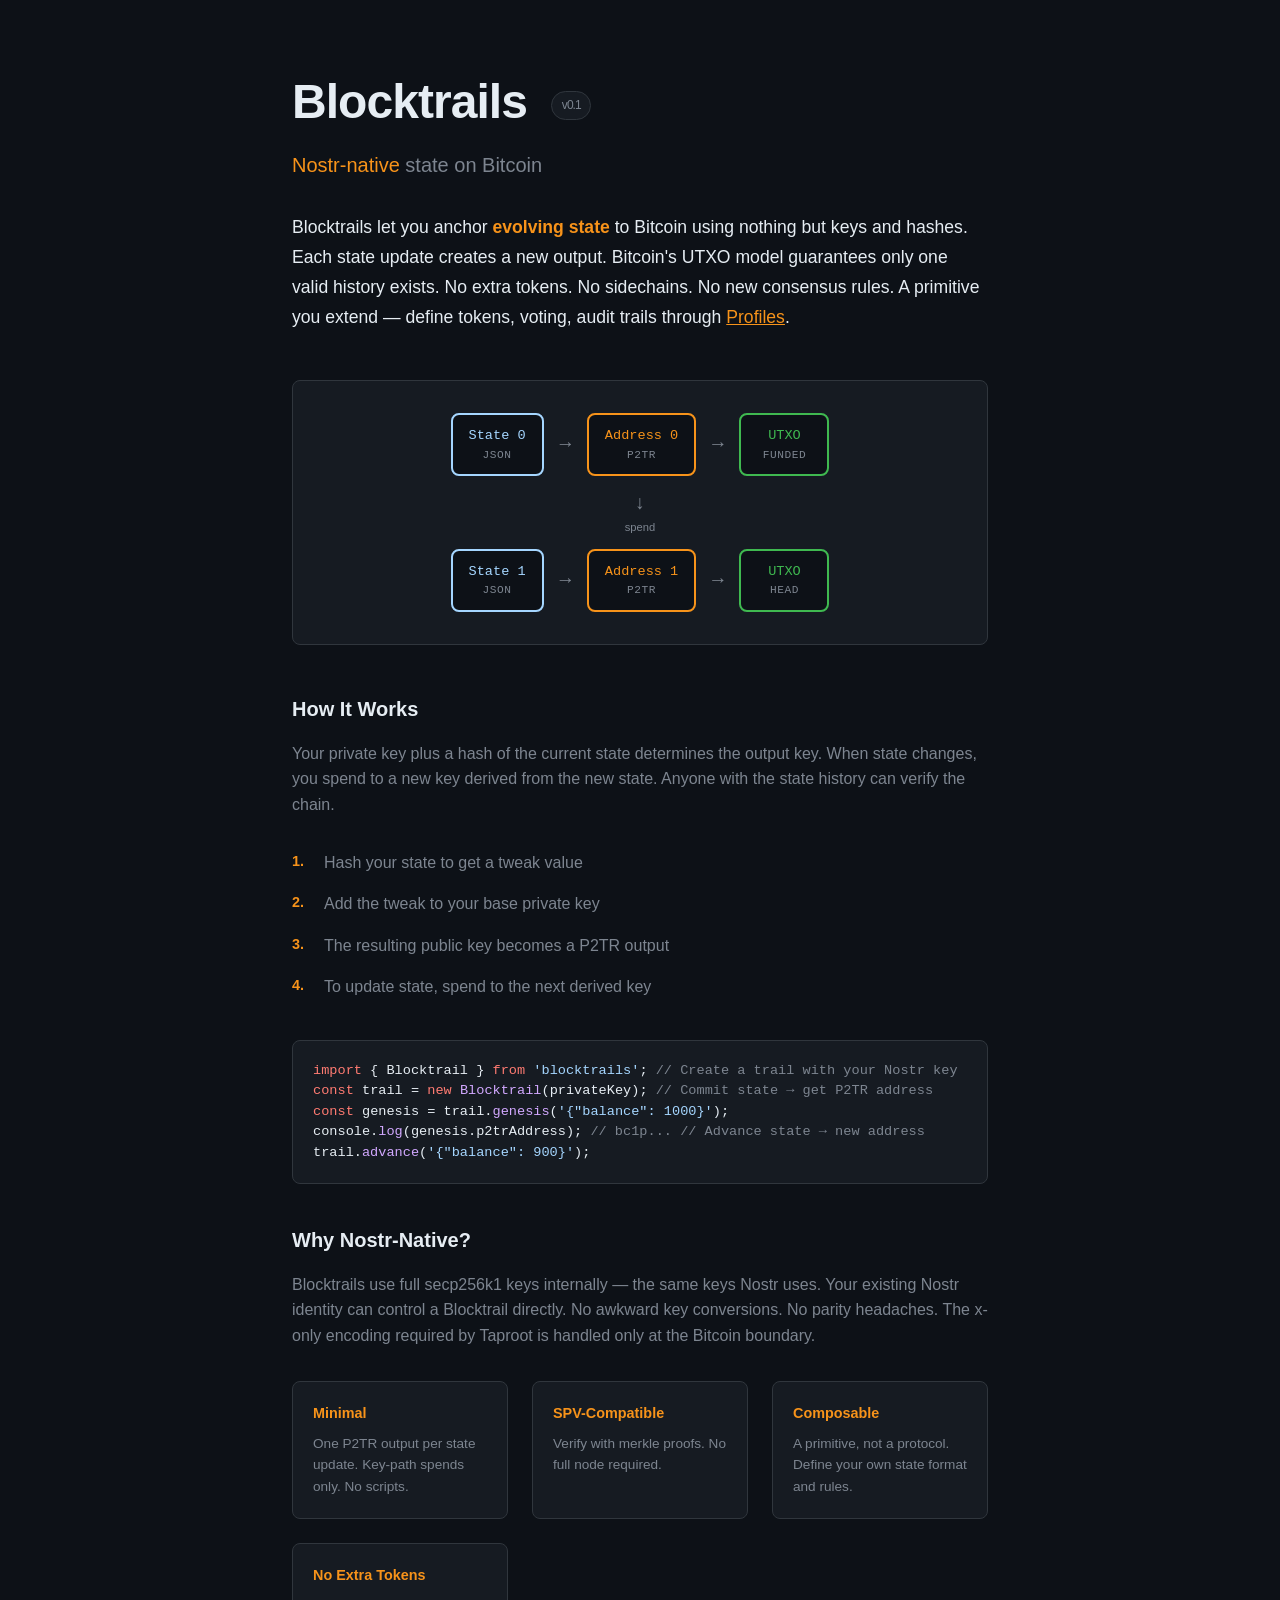
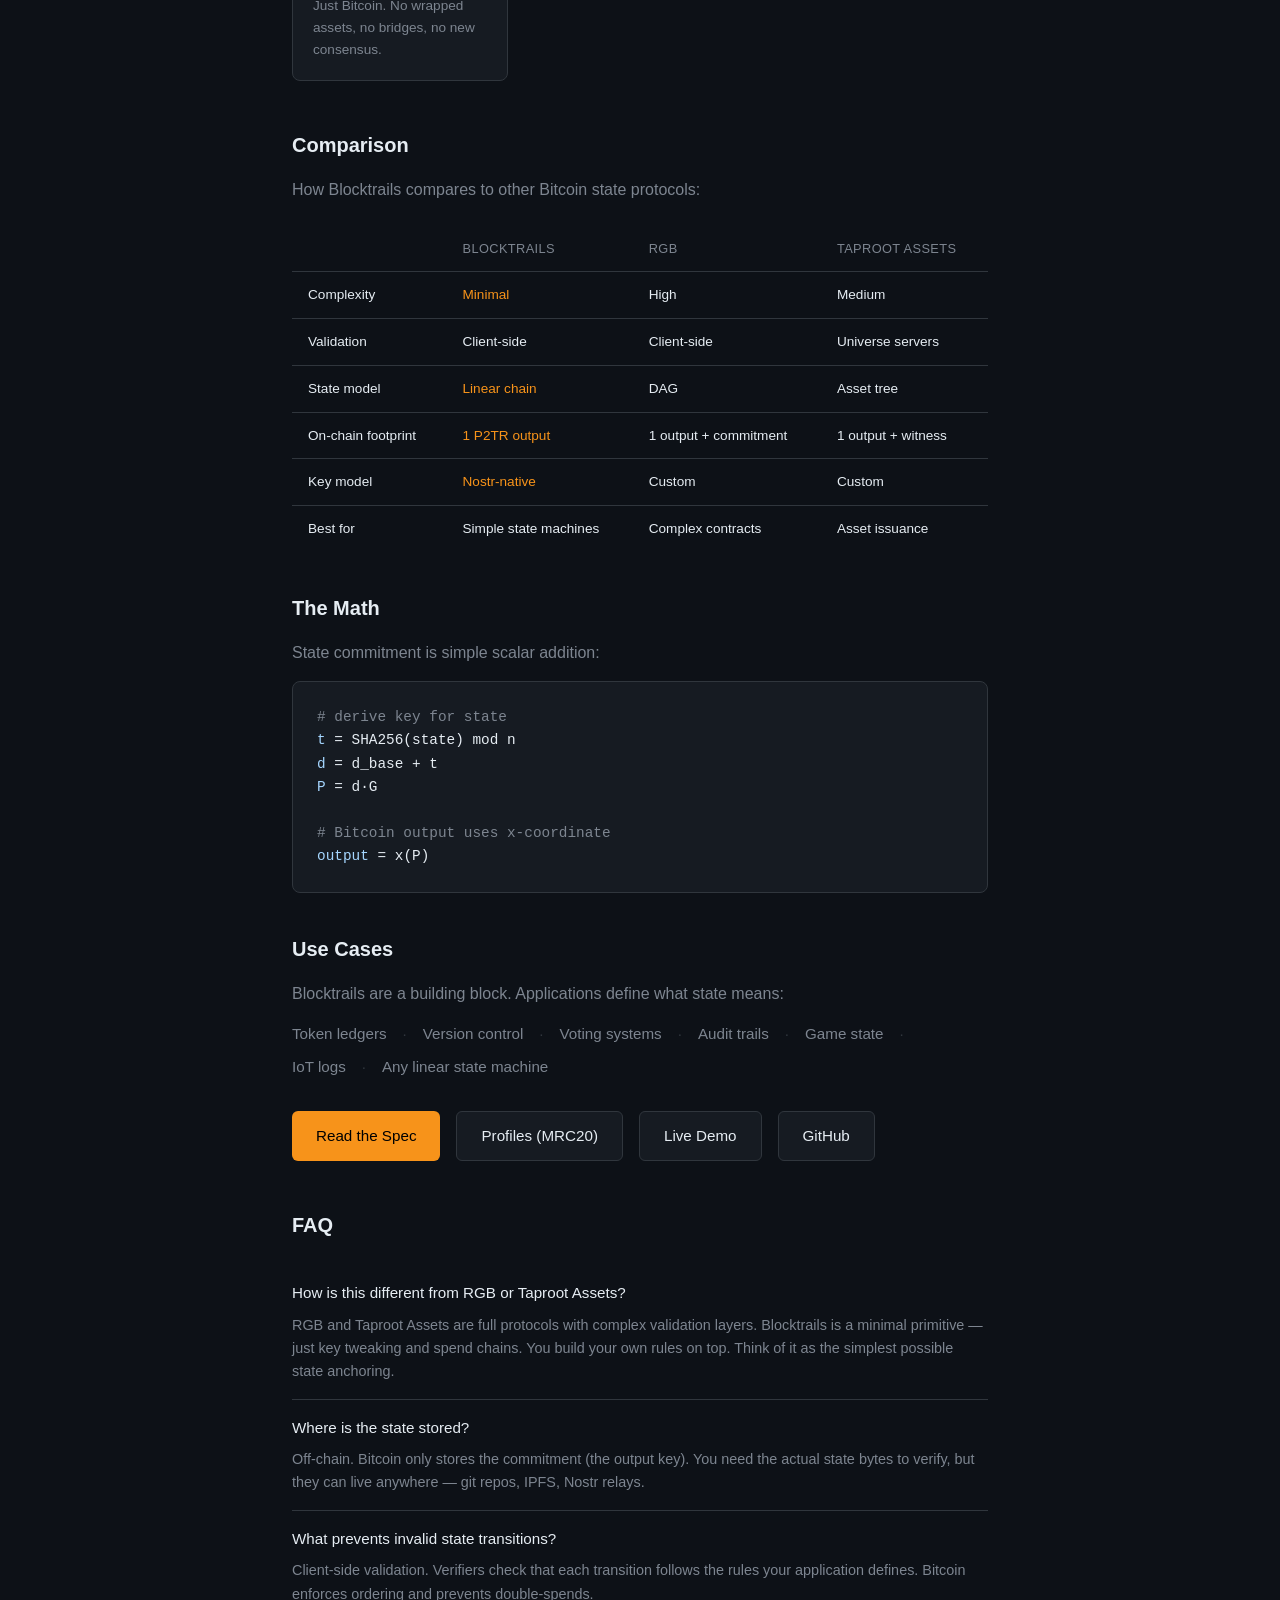
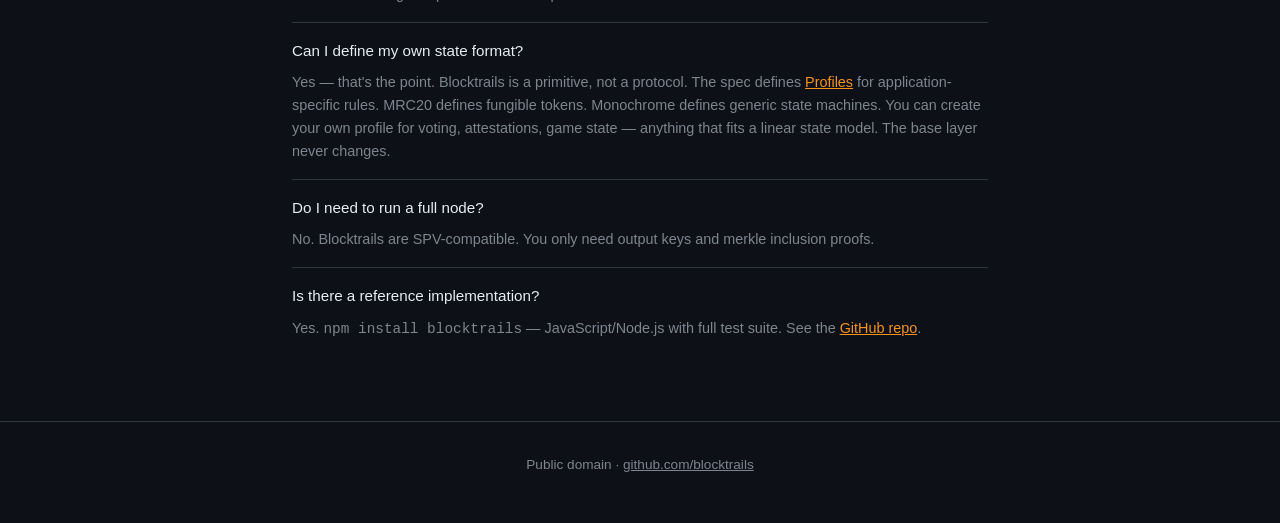
==== index.html @ e7ca2d4a "Add logo image and expand og:title - Add blocktrails.jpeg for social sharing - Expand og:title and t" ====
<!DOCTYPE html>
<html lang="en">
<head>
  <meta charset="UTF-8">
  <meta name="viewport" content="width=device-width, initial-scale=1.0">
  <title>Blocktrails</title>
  <meta name="description" content="Nostr-native output-key commitment chaining on Bitcoin">

  <!-- Open Graph -->
  <meta property="og:title" content="Blocktrails — Nostr-native state anchoring on Bitcoin">
  <meta property="og:description" content="Anchor evolving state to Bitcoin using nothing but keys and hashes. A minimal primitive for tokens, audit trails, and any linear state machine.">
  <meta property="og:type" content="website">
  <meta property="og:url" content="https://blocktrails.org">
  <meta property="og:image" content="https://blocktrails.org/blocktrails.jpeg">

  <!-- Twitter Card -->
  <meta name="twitter:card" content="summary_large_image">
  <meta name="twitter:title" content="Blocktrails — Nostr-native state anchoring on Bitcoin">
  <meta name="twitter:description" content="Nostr-native state anchoring on Bitcoin. A primitive you extend — define tokens, voting, attestations through Profiles.">
  <meta name="twitter:image" content="https://blocktrails.org/blocktrails.jpeg">

  <style>
    :root {
      --bg: #0d1117;
      --fg: #e6edf3;
      --muted: #7d8590;
      --accent: #f7931a;
      --code-bg: #161b22;
      --border: #30363d;
    }
    * { box-sizing: border-box; margin: 0; padding: 0; }
    html, body {
      overflow-x: hidden;
    }
    body {
      font-family: -apple-system, BlinkMacSystemFont, 'Segoe UI', Helvetica, Arial, sans-serif;
      background: var(--bg);
      color: var(--fg);
      line-height: 1.6;
      min-height: 100vh;
      display: flex;
      flex-direction: column;
    }
    main {
      max-width: 760px;
      margin: 0 auto;
      padding: 4rem 2rem;
      flex: 1;
      width: 100%;
    }
    h1 {
      font-size: 3rem;
      font-weight: 600;
      margin-bottom: 0.5rem;
      letter-spacing: -0.02em;
    }
    .tagline {
      font-size: 1.25rem;
      color: var(--muted);
      margin-bottom: 2rem;
    }
    .tagline span {
      color: var(--accent);
    }
    .intro {
      font-size: 1.1rem;
      color: var(--fg);
      margin-bottom: 3rem;
      line-height: 1.7;
    }
    .intro strong {
      color: var(--accent);
    }
    .diagram {
      background: var(--code-bg);
      border: 1px solid var(--border);
      border-radius: 8px;
      padding: 1.5rem;
      font-family: 'SF Mono', Monaco, 'Cascadia Code', monospace;
      font-size: 0.95rem;
      margin-bottom: 3rem;
      overflow-x: auto;
      color: var(--muted);
    }
    .diagram .state { color: #a5d6ff; }
    .diagram .key { color: #f7931a; }
    .diagram .arrow { color: #7d8590; }
    h2 {
      font-size: 1.25rem;
      font-weight: 600;
      margin-bottom: 1rem;
      margin-top: 2.5rem;
      color: var(--fg);
    }
    h2:first-of-type {
      margin-top: 0;
    }
    p {
      color: var(--muted);
      margin-bottom: 1rem;
    }
    p.spaced {
      margin-bottom: 2rem;
    }
    .features {
      display: grid;
      grid-template-columns: repeat(auto-fit, minmax(200px, 1fr));
      gap: 1.5rem;
      margin-bottom: 3rem;
      margin-top: 1.5rem;
    }
    .feature {
      background: var(--code-bg);
      border: 1px solid var(--border);
      border-radius: 8px;
      padding: 1.25rem;
    }
    .feature h3 {
      font-size: 0.9rem;
      font-weight: 600;
      margin-bottom: 0.5rem;
      color: var(--accent);
    }
    .feature p {
      font-size: 0.85rem;
      color: var(--muted);
      margin-bottom: 0;
    }
    .cta {
      display: flex;
      gap: 1rem;
      flex-wrap: wrap;
      margin-bottom: 3rem;
      margin-top: 2rem;
    }
    .cta a {
      display: inline-flex;
      align-items: center;
      gap: 0.5rem;
      padding: 0.75rem 1.5rem;
      border-radius: 6px;
      font-weight: 500;
      text-decoration: none;
      font-size: 0.95rem;
      transition: opacity 0.15s;
    }
    .cta a:hover { opacity: 0.85; }
    .cta .primary {
      background: var(--accent);
      color: #000;
    }
    .cta .secondary {
      background: var(--code-bg);
      border: 1px solid var(--border);
      color: var(--fg);
    }
    .equation {
      background: var(--code-bg);
      border: 1px solid var(--border);
      border-radius: 8px;
      padding: 1.5rem;
      font-family: 'SF Mono', Monaco, monospace;
      font-size: 0.9rem;
      margin-bottom: 1.5rem;
      margin-top: 1rem;
    }
    .equation .comment { color: var(--muted); }
    .equation .var { color: #a5d6ff; }
    .equation .op { color: var(--fg); }
    .how-list {
      list-style: none;
      margin: 1.5rem 0 2rem 0;
    }
    .how-list li {
      color: var(--muted);
      padding: 0.5rem 0;
      padding-left: 2rem;
      position: relative;
    }
    .how-list li::before {
      content: attr(data-step);
      position: absolute;
      left: 0;
      color: var(--accent);
      font-weight: 600;
      font-size: 0.9rem;
    }
    .usecases {
      display: flex;
      flex-wrap: wrap;
      gap: 0.5rem 1rem;
      margin: 1rem 0 2rem 0;
    }
    .usecases span {
      color: var(--muted);
      font-size: 0.95rem;
    }
    .usecases span::after {
      content: "·";
      margin-left: 1rem;
      color: var(--border);
    }
    .usecases span:last-child::after {
      content: "";
    }
    .faq {
      margin-top: 1.5rem;
    }
    .faq-item {
      border-bottom: 1px solid var(--border);
      padding: 1rem 0;
    }
    .faq-item:last-child {
      border-bottom: none;
    }
    .faq-item h3 {
      font-size: 0.95rem;
      font-weight: 500;
      color: var(--fg);
      margin-bottom: 0.5rem;
    }
    .faq-item p {
      font-size: 0.9rem;
      margin-bottom: 0;
    }
    .version-badge {
      display: inline-block;
      background: var(--code-bg);
      border: 1px solid var(--border);
      color: var(--muted);
      font-size: 0.75rem;
      padding: 0.25rem 0.6rem;
      border-radius: 999px;
      margin-left: 0.75rem;
      vertical-align: middle;
      font-weight: 500;
    }
    .code-block {
      background: var(--code-bg);
      border: 1px solid var(--border);
      border-radius: 8px;
      padding: 1.25rem;
      font-family: 'SF Mono', Monaco, 'Cascadia Code', monospace;
      font-size: 0.85rem;
      margin: 1.5rem 0 2rem 0;
      overflow-x: auto;
      line-height: 1.5;
    }
    .code-block .kw { color: #ff7b72; }
    .code-block .fn { color: #d2a8ff; }
    .code-block .str { color: #a5d6ff; }
    .code-block .cmt { color: var(--muted); }
    .code-block .var { color: var(--fg); }
    .visual-diagram {
      background: var(--code-bg);
      border: 1px solid var(--border);
      border-radius: 8px;
      padding: 2rem 1.5rem;
      margin-bottom: 3rem;
      overflow-x: auto;
    }
    .diagram-row {
      display: flex;
      align-items: center;
      justify-content: center;
      gap: 0.5rem;
      flex-wrap: wrap;
      margin-bottom: 0.75rem;
    }
    .diagram-row:last-child { margin-bottom: 0; }
    .d-box {
      background: var(--bg);
      border: 2px solid var(--border);
      border-radius: 8px;
      padding: 0.6rem 1rem;
      font-family: monospace;
      font-size: 0.85rem;
      text-align: center;
      min-width: 90px;
    }
    .d-box.state { border-color: #a5d6ff; color: #a5d6ff; }
    .d-box.key { border-color: var(--accent); color: var(--accent); }
    .d-box.utxo { border-color: #3fb950; color: #3fb950; }
    .d-arrow {
      color: var(--muted);
      font-size: 1.2rem;
      padding: 0 0.25rem;
    }
    .d-label {
      font-size: 0.7rem;
      color: var(--muted);
      text-transform: uppercase;
      letter-spacing: 0.05em;
    }
    .comparison {
      margin: 1.5rem 0 2rem 0;
    }
    .comparison table {
      width: 100%;
      border-collapse: collapse;
      font-size: 0.85rem;
    }
    .comparison th, .comparison td {
      padding: 0.75rem 1rem;
      text-align: left;
      border-bottom: 1px solid var(--border);
    }
    .comparison th {
      color: var(--muted);
      font-weight: 500;
      font-size: 0.8rem;
      text-transform: uppercase;
      letter-spacing: 0.03em;
    }
    .comparison td { color: var(--fg); }
    .comparison tr:last-child td { border-bottom: none; }
    .comparison .highlight { color: var(--accent); font-weight: 500; }
    footer {
      text-align: center;
      padding: 2rem;
      color: var(--muted);
      font-size: 0.85rem;
      border-top: 1px solid var(--border);
    }
    footer a { color: var(--muted); }

    /* Mobile responsive */
    @media (max-width: 600px) {
      main {
        padding: 2rem 1rem;
      }
      h1 {
        font-size: 2rem;
      }
      .version-badge {
        display: block;
        margin: 0.5rem 0 0 0;
        width: fit-content;
      }
      .tagline {
        font-size: 1.1rem;
      }
      .intro {
        font-size: 1rem;
      }
      .visual-diagram {
        padding: 1.25rem 1rem;
      }
      .diagram-row {
        gap: 0.35rem;
        flex-wrap: nowrap;
        justify-content: flex-start;
      }
      .diagram-row:nth-child(2) {
        justify-content: center;
      }
      .visual-diagram {
        overflow-x: auto;
        padding: 1.25rem 1rem;
      }
      .d-box {
        min-width: 65px;
        padding: 0.4rem 0.5rem;
        font-size: 0.7rem;
        flex-shrink: 0;
      }
      .d-arrow {
        font-size: 1rem;
        padding: 0 0.15rem;
      }
      .d-label {
        font-size: 0.6rem;
      }
      .code-block {
        padding: 1rem;
        font-size: 0.75rem;
      }
      .features {
        grid-template-columns: 1fr;
        gap: 1rem;
      }
      .comparison {
        overflow-x: auto;
        margin: 1.5rem 0 2rem 0;
      }
      .comparison table {
        font-size: 0.75rem;
        min-width: 420px;
      }
      .comparison th, .comparison td {
        padding: 0.6rem 0.5rem;
      }
      .cta {
        flex-direction: column;
      }
      .cta a {
        justify-content: center;
        width: 100%;
      }
      .equation {
        font-size: 0.8rem;
        padding: 1rem;
      }
      .how-list li {
        font-size: 0.9rem;
      }
      .faq-item h3 {
        font-size: 0.9rem;
      }
      .faq-item p {
        font-size: 0.85rem;
      }
    }
  </style>
</head>
<body>
  <main>
    <h1>Blocktrails <span class="version-badge">v0.1</span></h1>
    <p class="tagline"><span>Nostr-native</span> state on Bitcoin</p>

    <p class="intro">
      Blocktrails let you anchor <strong>evolving state</strong> to Bitcoin using nothing but keys and hashes.
      Each state update creates a new output. Bitcoin's UTXO model guarantees only one valid history exists.
      No extra tokens. No sidechains. No new consensus rules.
      A primitive you extend — define tokens, voting, audit trails through <a href="https://blocktrails.org/spec/profiles.html" style="color: var(--accent);">Profiles</a>.
    </p>

    <div class="visual-diagram">
      <div class="diagram-row">
        <div class="d-box state">State 0<div class="d-label">JSON</div></div>
        <span class="d-arrow">→</span>
        <div class="d-box key">Address 0<div class="d-label">P2TR</div></div>
        <span class="d-arrow">→</span>
        <div class="d-box utxo">UTXO<div class="d-label">funded</div></div>
      </div>
      <div class="diagram-row" style="flex-direction: column; gap: 0;">
        <span class="d-arrow">↓</span>
        <span style="color: var(--muted); font-size: 0.7rem;">spend</span>
      </div>
      <div class="diagram-row">
        <div class="d-box state">State 1<div class="d-label">JSON</div></div>
        <span class="d-arrow">→</span>
        <div class="d-box key">Address 1<div class="d-label">P2TR</div></div>
        <span class="d-arrow">→</span>
        <div class="d-box utxo">UTXO<div class="d-label">head</div></div>
      </div>
    </div>

    <h2>How It Works</h2>
    <p>
      Your private key plus a hash of the current state determines the output key.
      When state changes, you spend to a new key derived from the new state.
      Anyone with the state history can verify the chain.
    </p>
    <ol class="how-list">
      <li data-step="1.">Hash your state to get a tweak value</li>
      <li data-step="2.">Add the tweak to your base private key</li>
      <li data-step="3.">The resulting public key becomes a P2TR output</li>
      <li data-step="4.">To update state, spend to the next derived key</li>
    </ol>

    <div class="code-block">
<span class="kw">import</span> { <span class="var">Blocktrail</span> } <span class="kw">from</span> <span class="str">'blocktrails'</span>;

<span class="cmt">// Create a trail with your Nostr key</span>
<span class="kw">const</span> <span class="var">trail</span> = <span class="kw">new</span> <span class="fn">Blocktrail</span>(privateKey);

<span class="cmt">// Commit state → get P2TR address</span>
<span class="kw">const</span> <span class="var">genesis</span> = trail.<span class="fn">genesis</span>(<span class="str">'{"balance": 1000}'</span>);
console.<span class="fn">log</span>(genesis.p2trAddress); <span class="cmt">// bc1p...</span>

<span class="cmt">// Advance state → new address</span>
trail.<span class="fn">advance</span>(<span class="str">'{"balance": 900}'</span>);
    </div>

    <h2>Why Nostr-Native?</h2>
    <p class="spaced">
      Blocktrails use full secp256k1 keys internally — the same keys Nostr uses.
      Your existing Nostr identity can control a Blocktrail directly.
      No awkward key conversions. No parity headaches.
      The x-only encoding required by Taproot is handled only at the Bitcoin boundary.
    </p>

    <div class="features">
      <div class="feature">
        <h3>Minimal</h3>
        <p>One P2TR output per state update. Key-path spends only. No scripts.</p>
      </div>
      <div class="feature">
        <h3>SPV-Compatible</h3>
        <p>Verify with merkle proofs. No full node required.</p>
      </div>
      <div class="feature">
        <h3>Composable</h3>
        <p>A primitive, not a protocol. Define your own state format and rules.</p>
      </div>
      <div class="feature">
        <h3>No Extra Tokens</h3>
        <p>Just Bitcoin. No wrapped assets, no bridges, no new consensus.</p>
      </div>
    </div>

    <h2>Comparison</h2>
    <p>How Blocktrails compares to other Bitcoin state protocols:</p>
    <div class="comparison">
      <table>
        <tr>
          <th></th>
          <th>Blocktrails</th>
          <th>RGB</th>
          <th>Taproot Assets</th>
        </tr>
        <tr>
          <td>Complexity</td>
          <td class="highlight">Minimal</td>
          <td>High</td>
          <td>Medium</td>
        </tr>
        <tr>
          <td>Validation</td>
          <td>Client-side</td>
          <td>Client-side</td>
          <td>Universe servers</td>
        </tr>
        <tr>
          <td>State model</td>
          <td class="highlight">Linear chain</td>
          <td>DAG</td>
          <td>Asset tree</td>
        </tr>
        <tr>
          <td>On-chain footprint</td>
          <td class="highlight">1 P2TR output</td>
          <td>1 output + commitment</td>
          <td>1 output + witness</td>
        </tr>
        <tr>
          <td>Key model</td>
          <td class="highlight">Nostr-native</td>
          <td>Custom</td>
          <td>Custom</td>
        </tr>
        <tr>
          <td>Best for</td>
          <td>Simple state machines</td>
          <td>Complex contracts</td>
          <td>Asset issuance</td>
        </tr>
      </table>
    </div>

    <h2>The Math</h2>
    <p>State commitment is simple scalar addition:</p>
    <div class="equation">
      <span class="comment"># derive key for state</span><br>
      <span class="var">t</span> <span class="op">= SHA256(state) mod n</span><br>
      <span class="var">d</span> <span class="op">= d_base + t</span><br>
      <span class="var">P</span> <span class="op">= d·G</span><br><br>
      <span class="comment"># Bitcoin output uses x-coordinate</span><br>
      <span class="var">output</span> <span class="op">= x(P)</span>
    </div>

    <h2>Use Cases</h2>
    <p>Blocktrails are a building block. Applications define what state means:</p>
    <div class="usecases">
      <span>Token ledgers</span>
      <span>Version control</span>
      <span>Voting systems</span>
      <span>Audit trails</span>
      <span>Game state</span>
      <span>IoT logs</span>
      <span>Any linear state machine</span>
    </div>

    <div class="cta">
      <a href="https://blocktrails.org/spec/" class="primary">Read the Spec</a>
      <a href="https://blocktrails.org/spec/profiles.html" class="secondary">Profiles (MRC20)</a>
      <a href="https://blocktrails.org/demo/" class="secondary">Live Demo</a>
      <a href="https://github.com/blocktrails" class="secondary">GitHub</a>
    </div>

    <h2>FAQ</h2>
    <div class="faq">
      <div class="faq-item">
        <h3>How is this different from RGB or Taproot Assets?</h3>
        <p>RGB and Taproot Assets are full protocols with complex validation layers. Blocktrails is a minimal primitive — just key tweaking and spend chains. You build your own rules on top. Think of it as the simplest possible state anchoring.</p>
      </div>
      <div class="faq-item">
        <h3>Where is the state stored?</h3>
        <p>Off-chain. Bitcoin only stores the commitment (the output key). You need the actual state bytes to verify, but they can live anywhere — git repos, IPFS, Nostr relays.</p>
      </div>
      <div class="faq-item">
        <h3>What prevents invalid state transitions?</h3>
        <p>Client-side validation. Verifiers check that each transition follows the rules your application defines. Bitcoin enforces ordering and prevents double-spends.</p>
      </div>
      <div class="faq-item">
        <h3>Can I define my own state format?</h3>
        <p>Yes — that's the point. Blocktrails is a primitive, not a protocol. The spec defines <a href="https://blocktrails.org/spec/profiles.html" style="color: var(--accent);">Profiles</a> for application-specific rules. MRC20 defines fungible tokens. Monochrome defines generic state machines. You can create your own profile for voting, attestations, game state — anything that fits a linear state model. The base layer never changes.</p>
      </div>
      <div class="faq-item">
        <h3>Do I need to run a full node?</h3>
        <p>No. Blocktrails are SPV-compatible. You only need output keys and merkle inclusion proofs.</p>
      </div>
      <div class="faq-item">
        <h3>Is there a reference implementation?</h3>
        <p>Yes. <code>npm install blocktrails</code> — JavaScript/Node.js with full test suite. See the <a href="https://github.com/blocktrails/blocktrails" style="color: var(--accent);">GitHub repo</a>.</p>
      </div>
    </div>

  </main>

  <footer>
    <p>Public domain · <a href="https://github.com/blocktrails">github.com/blocktrails</a></p>
  </footer>
</body>
</html>
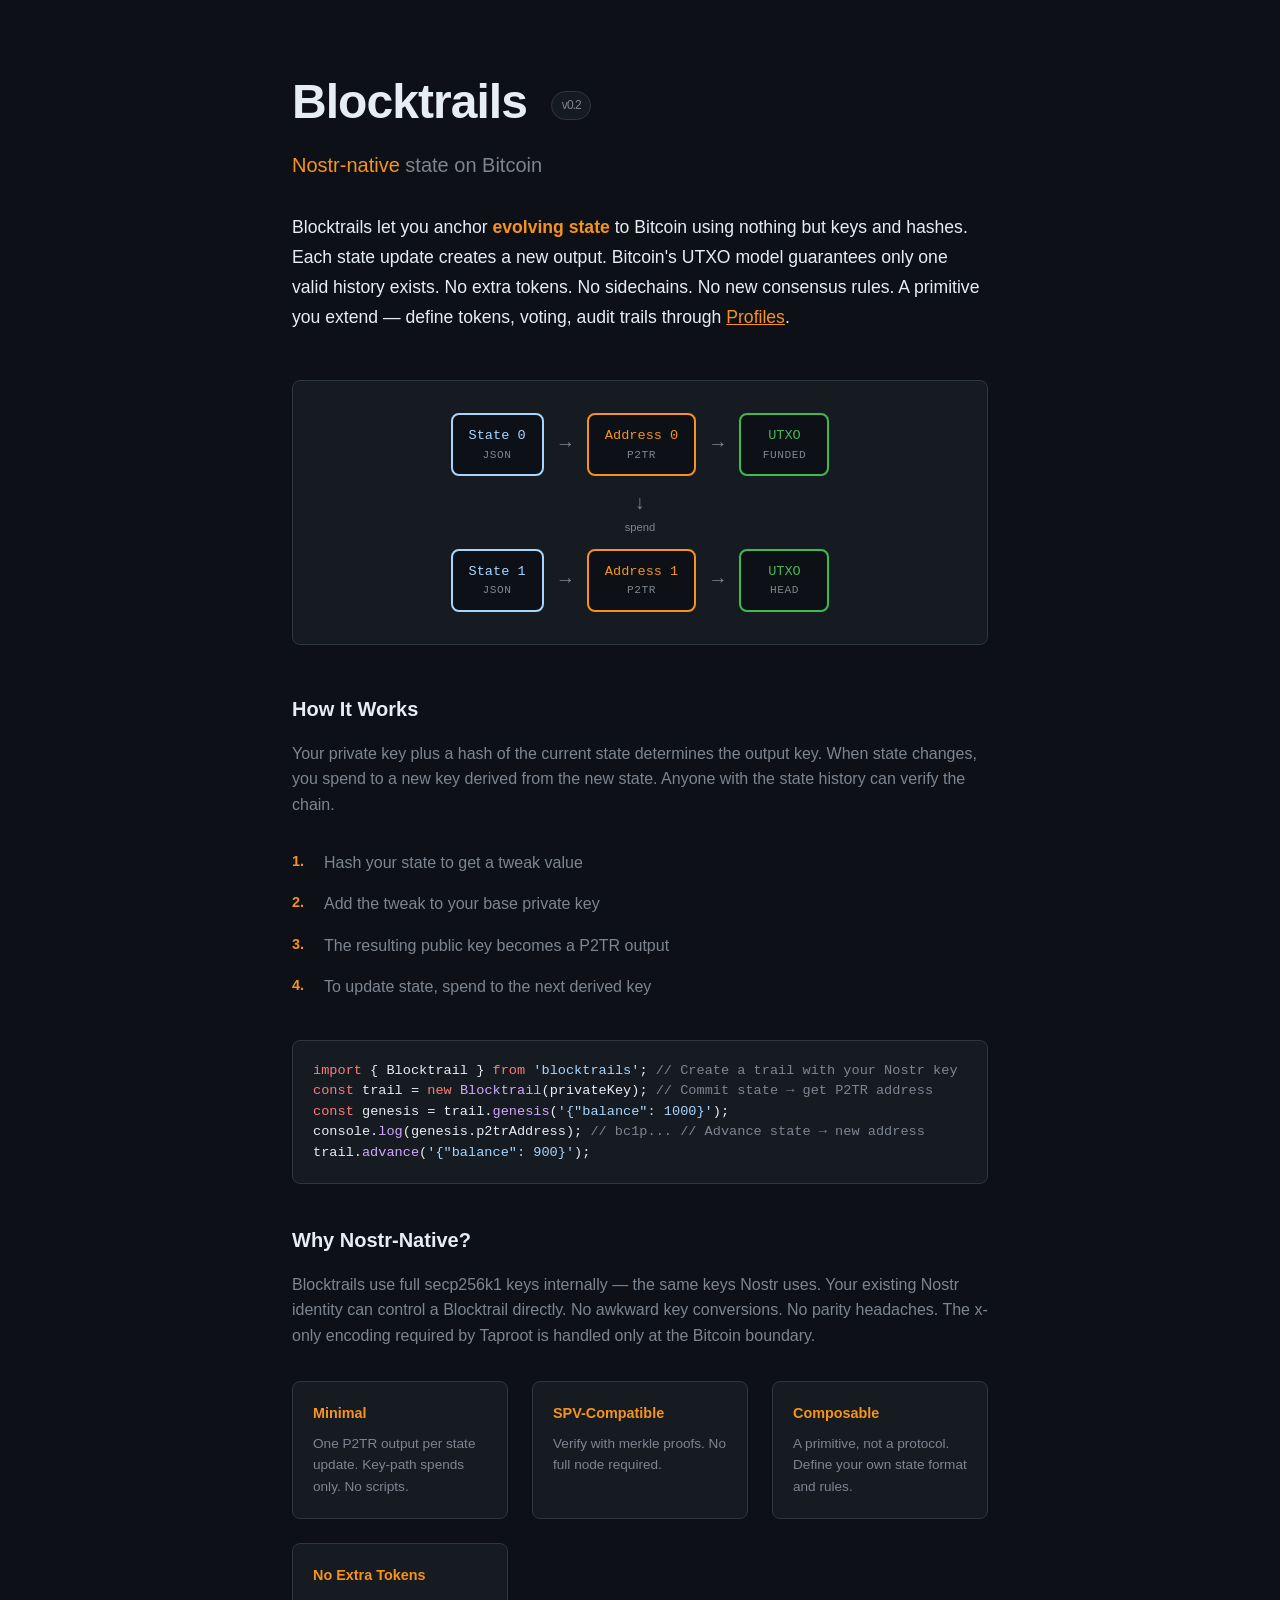
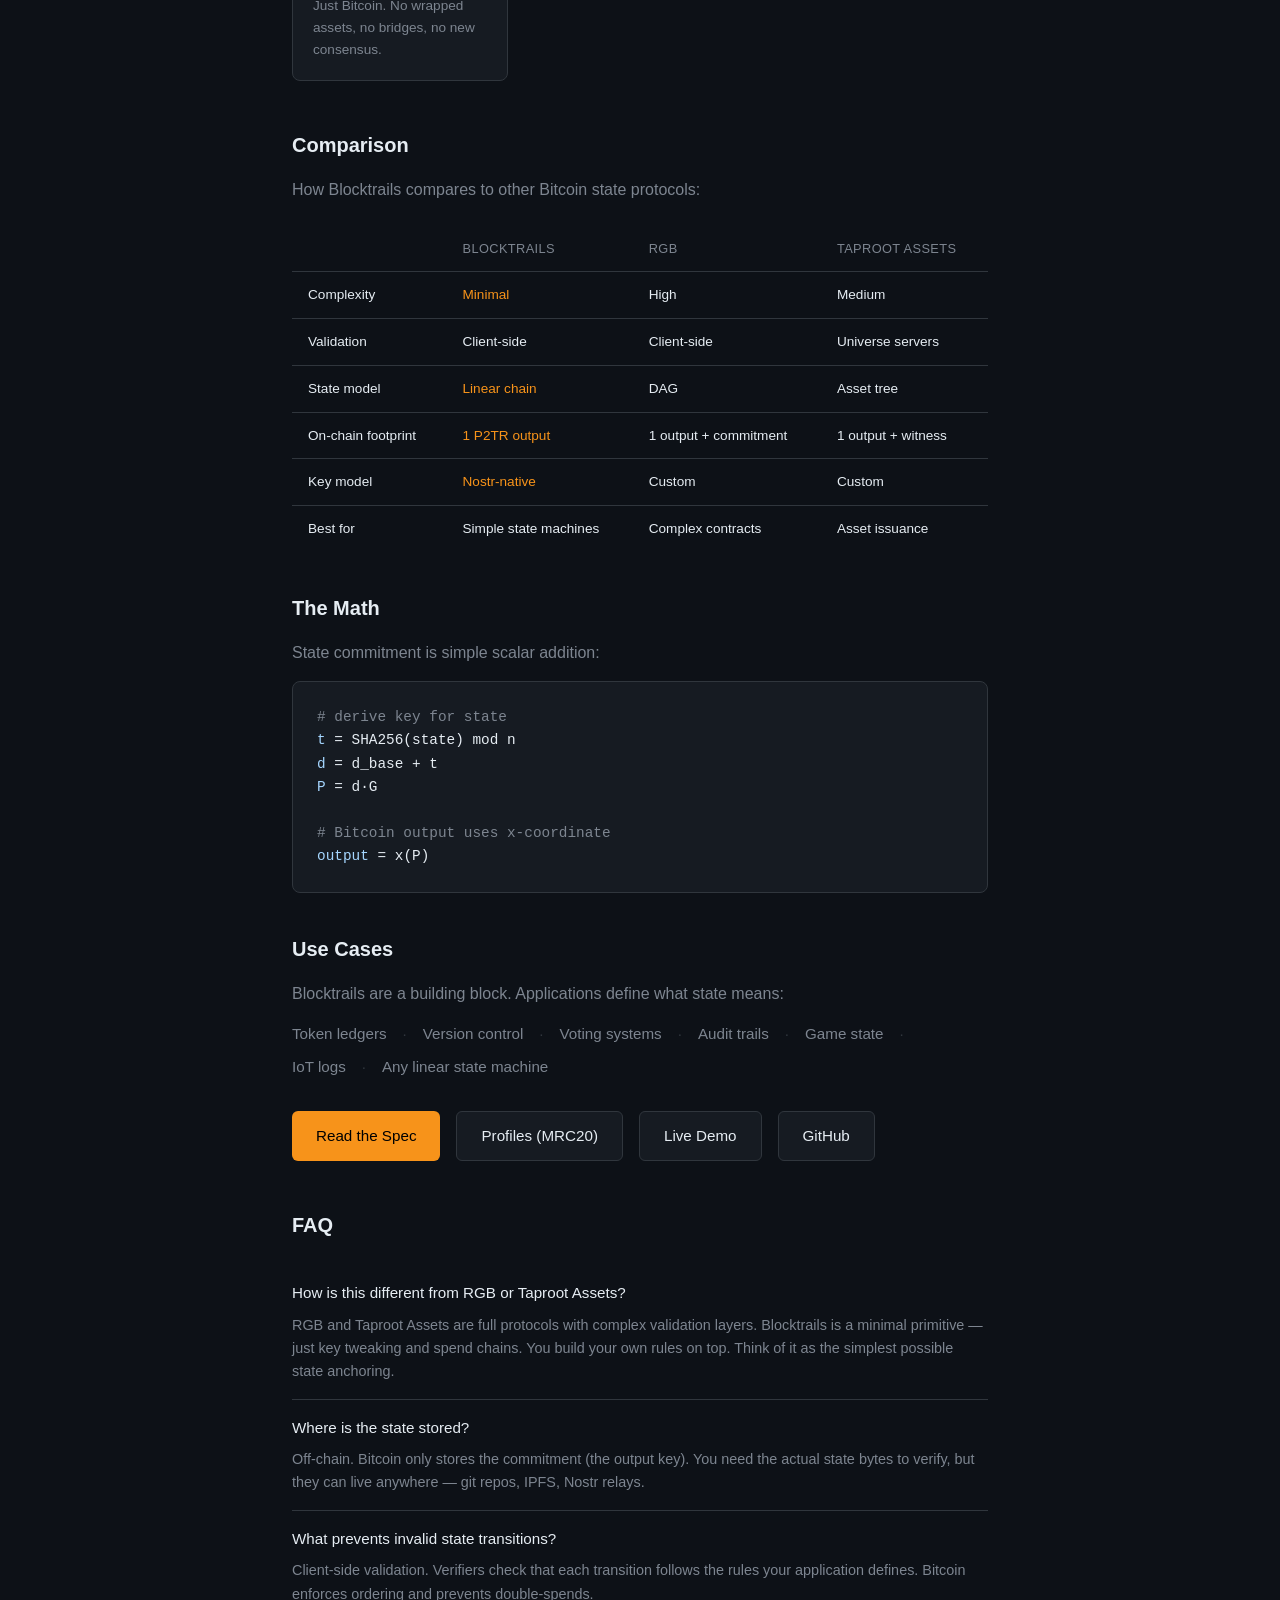
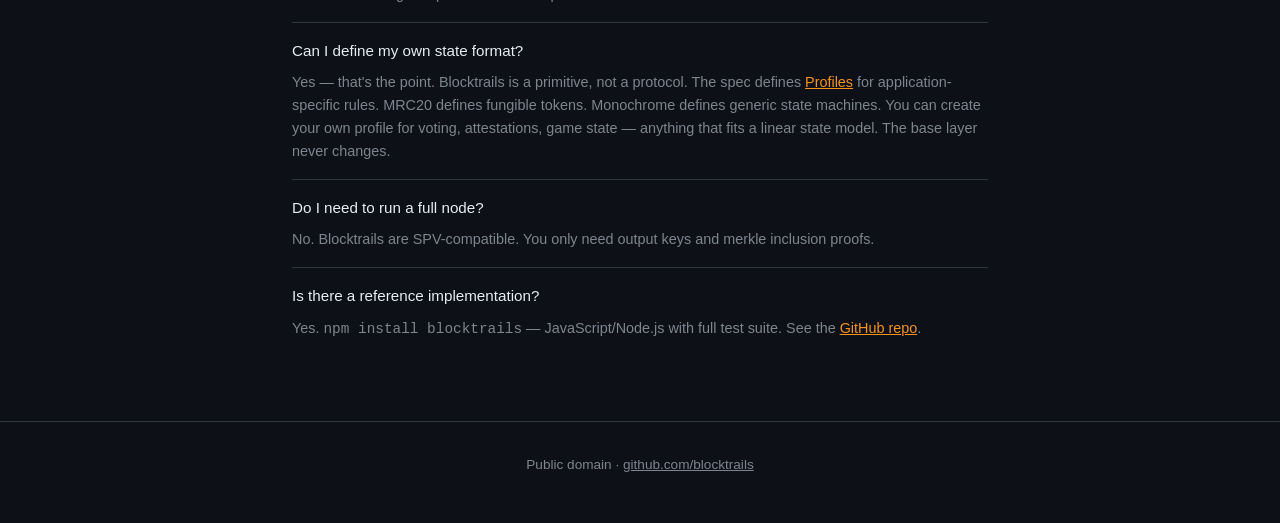
==== commit d34d9634: "Update version badge to v0.2" ====
--- a/index.html
+++ b/index.html
@@ -415,7 +415,7 @@
 </head>
 <body>
   <main>
-    <h1>Blocktrails <span class="version-badge">v0.1</span></h1>
+    <h1>Blocktrails <span class="version-badge">v0.2</span></h1>
     <p class="tagline"><span>Nostr-native</span> state on Bitcoin</p>
 
     <p class="intro">
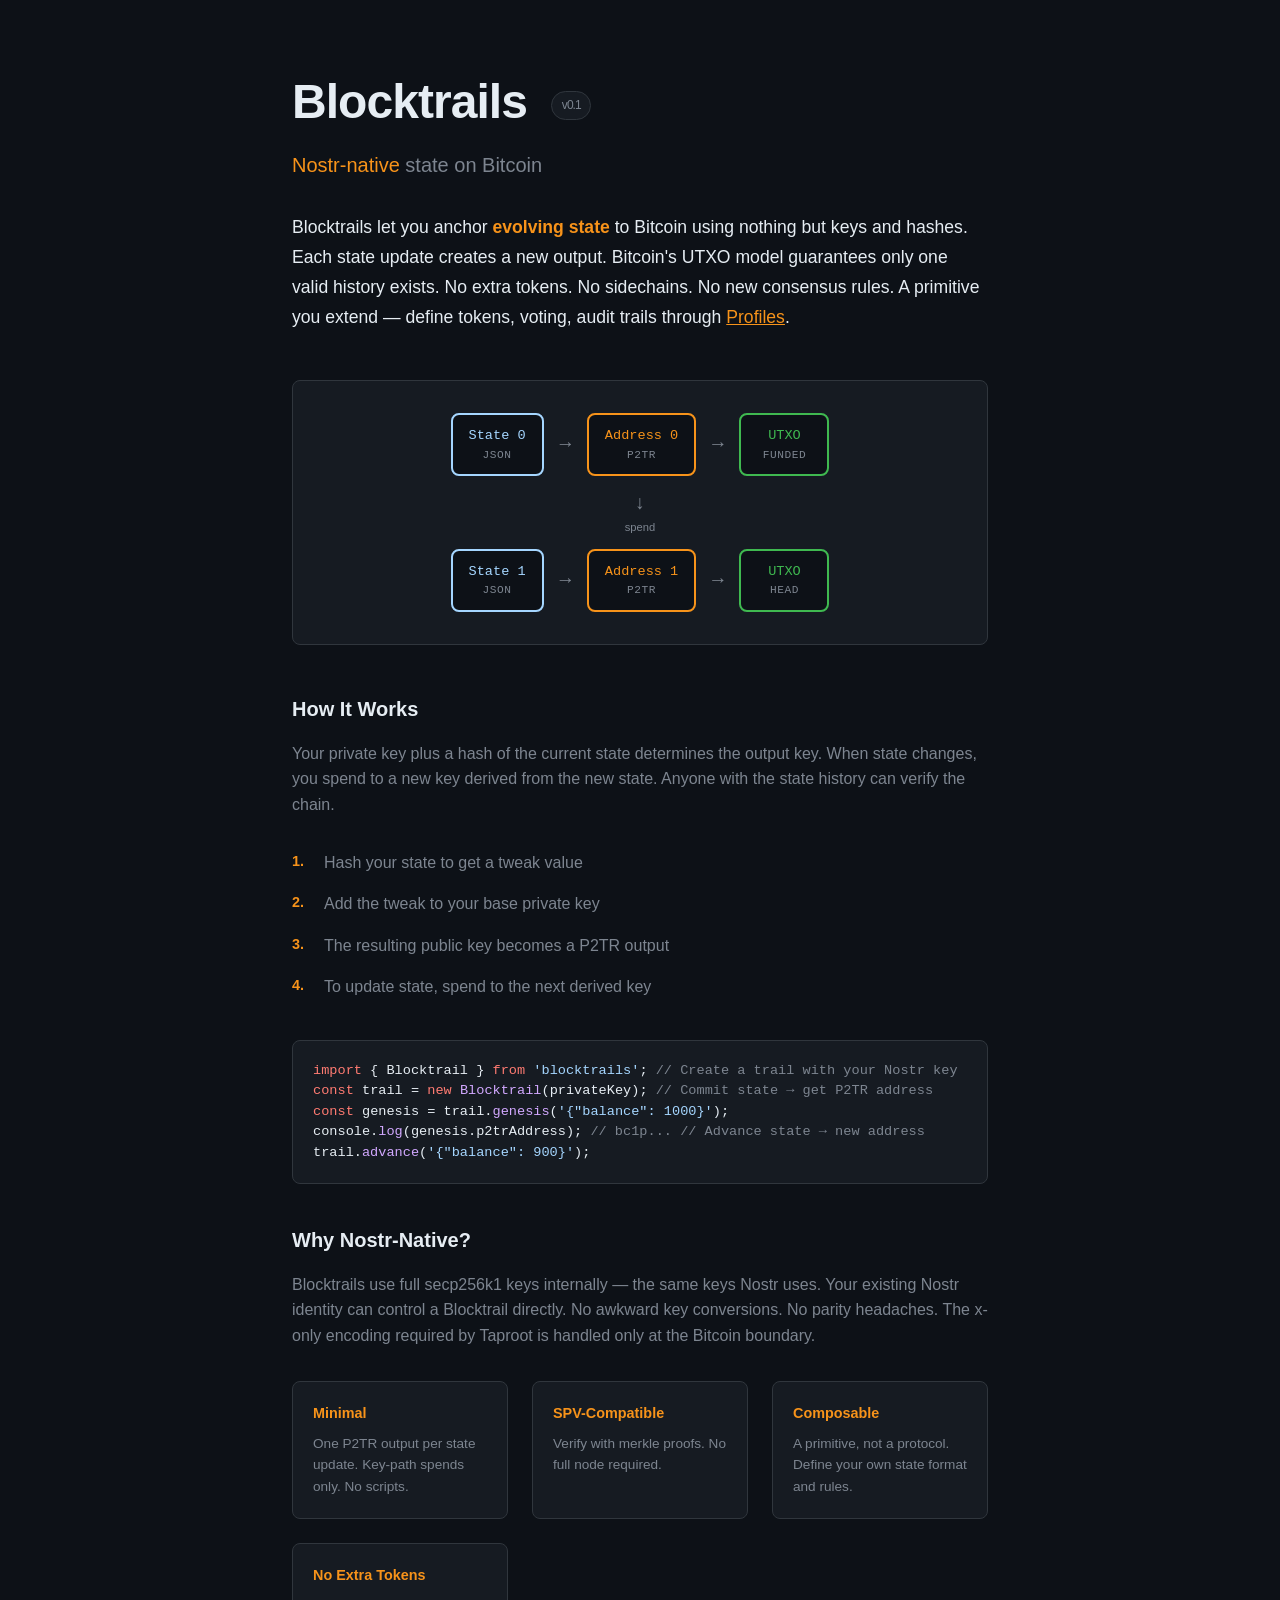
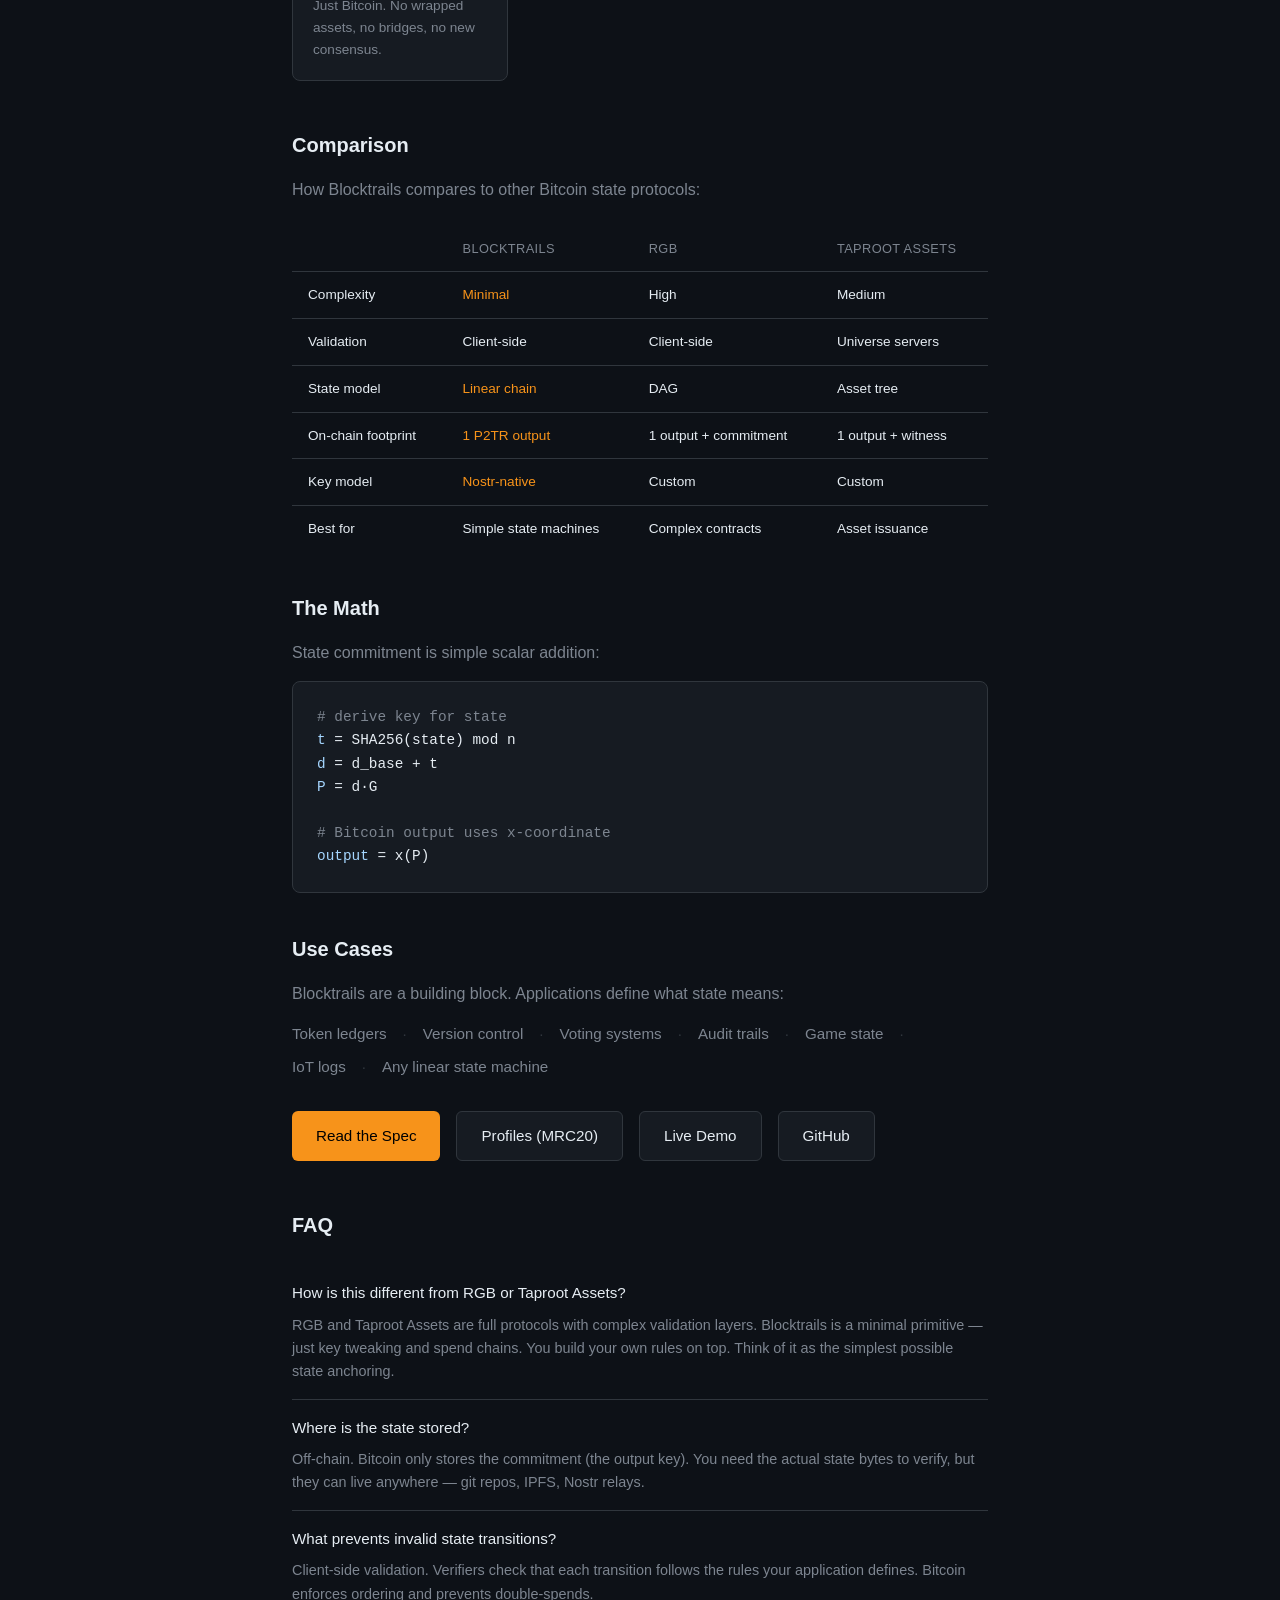
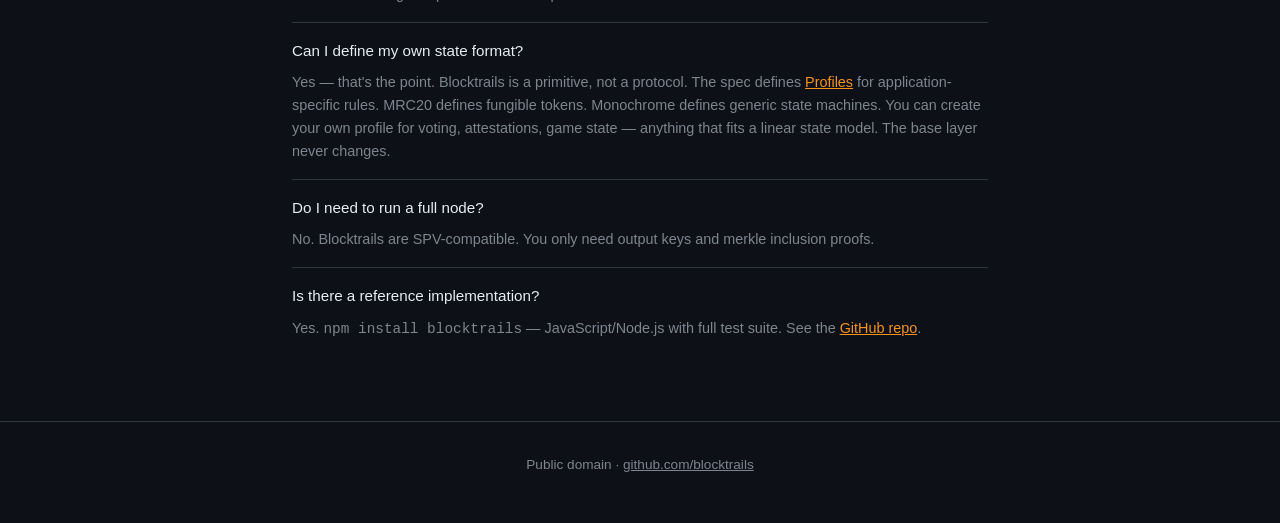
==== commit 8f3e2995: "Keep version at v0.1 until npm release" ====
--- a/index.html
+++ b/index.html
@@ -415,7 +415,7 @@
 </head>
 <body>
   <main>
-    <h1>Blocktrails <span class="version-badge">v0.2</span></h1>
+    <h1>Blocktrails <span class="version-badge">v0.1</span></h1>
     <p class="tagline"><span>Nostr-native</span> state on Bitcoin</p>
 
     <p class="intro">
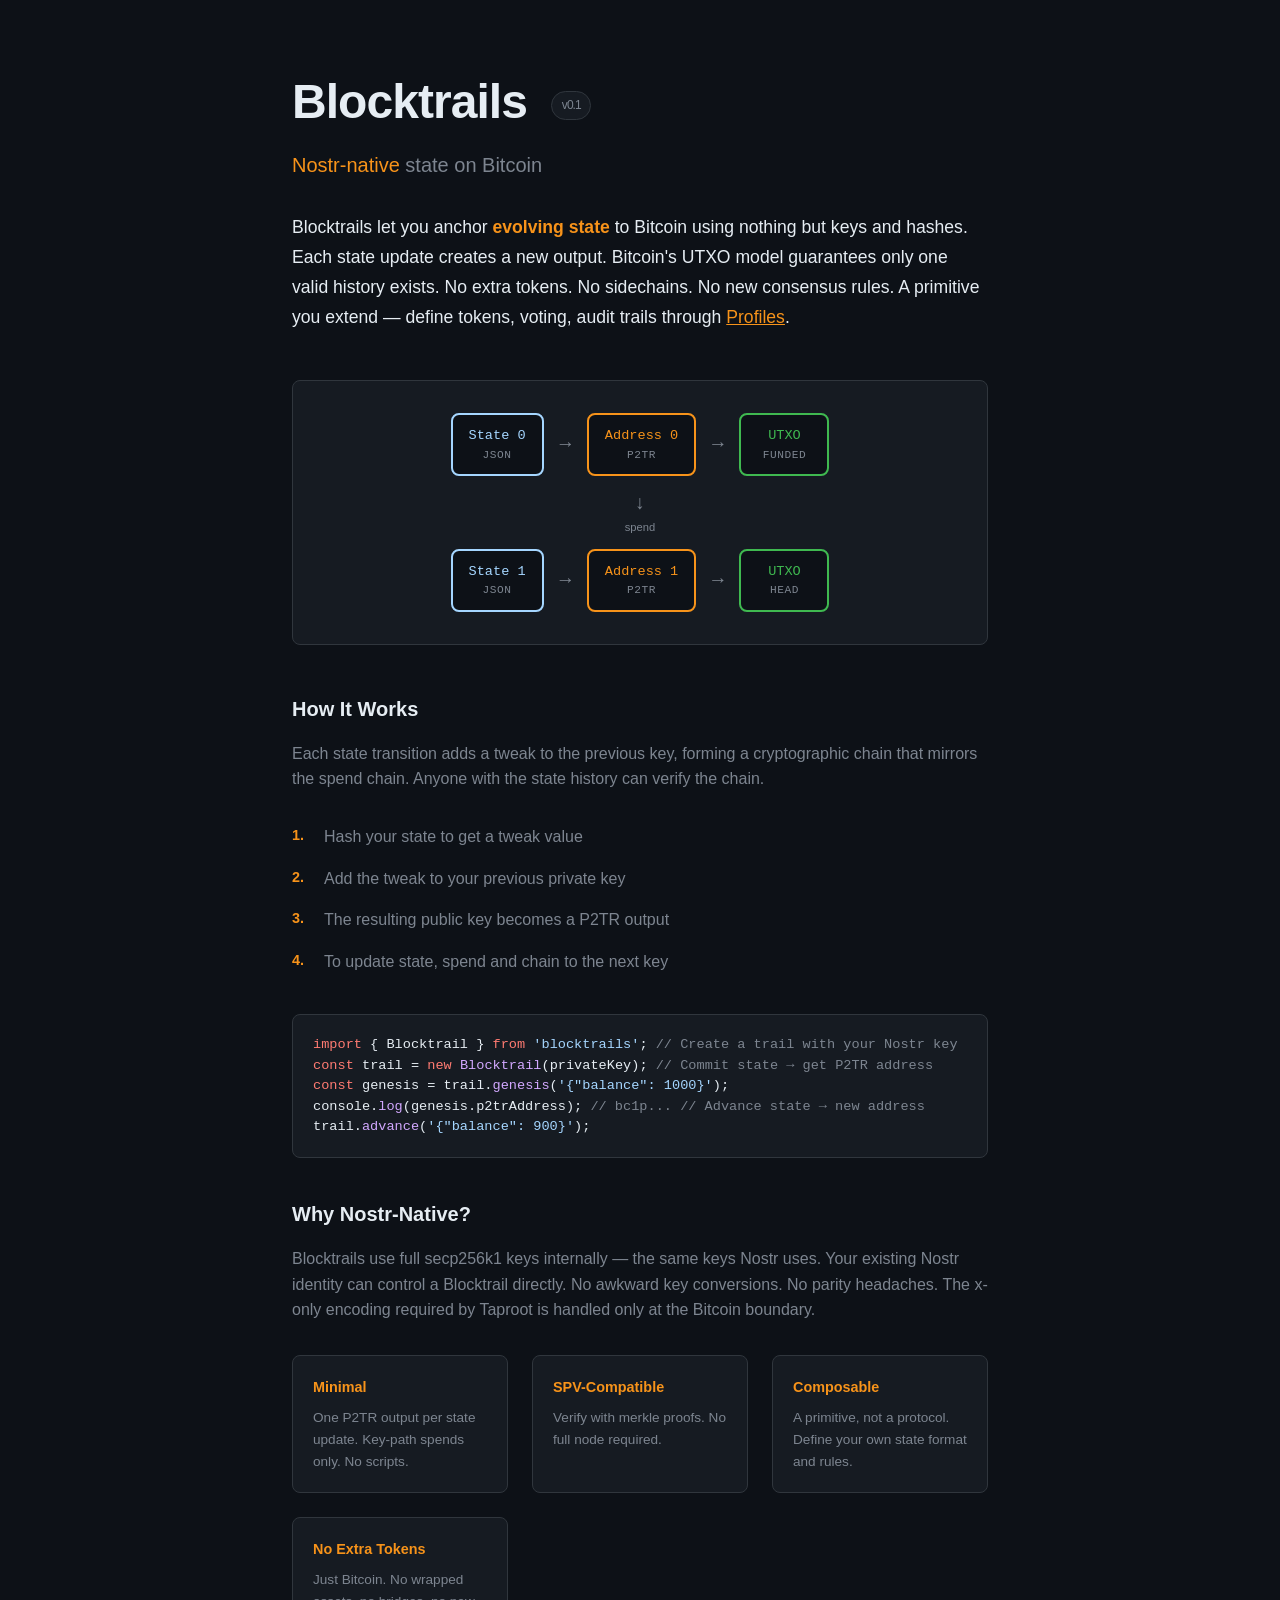
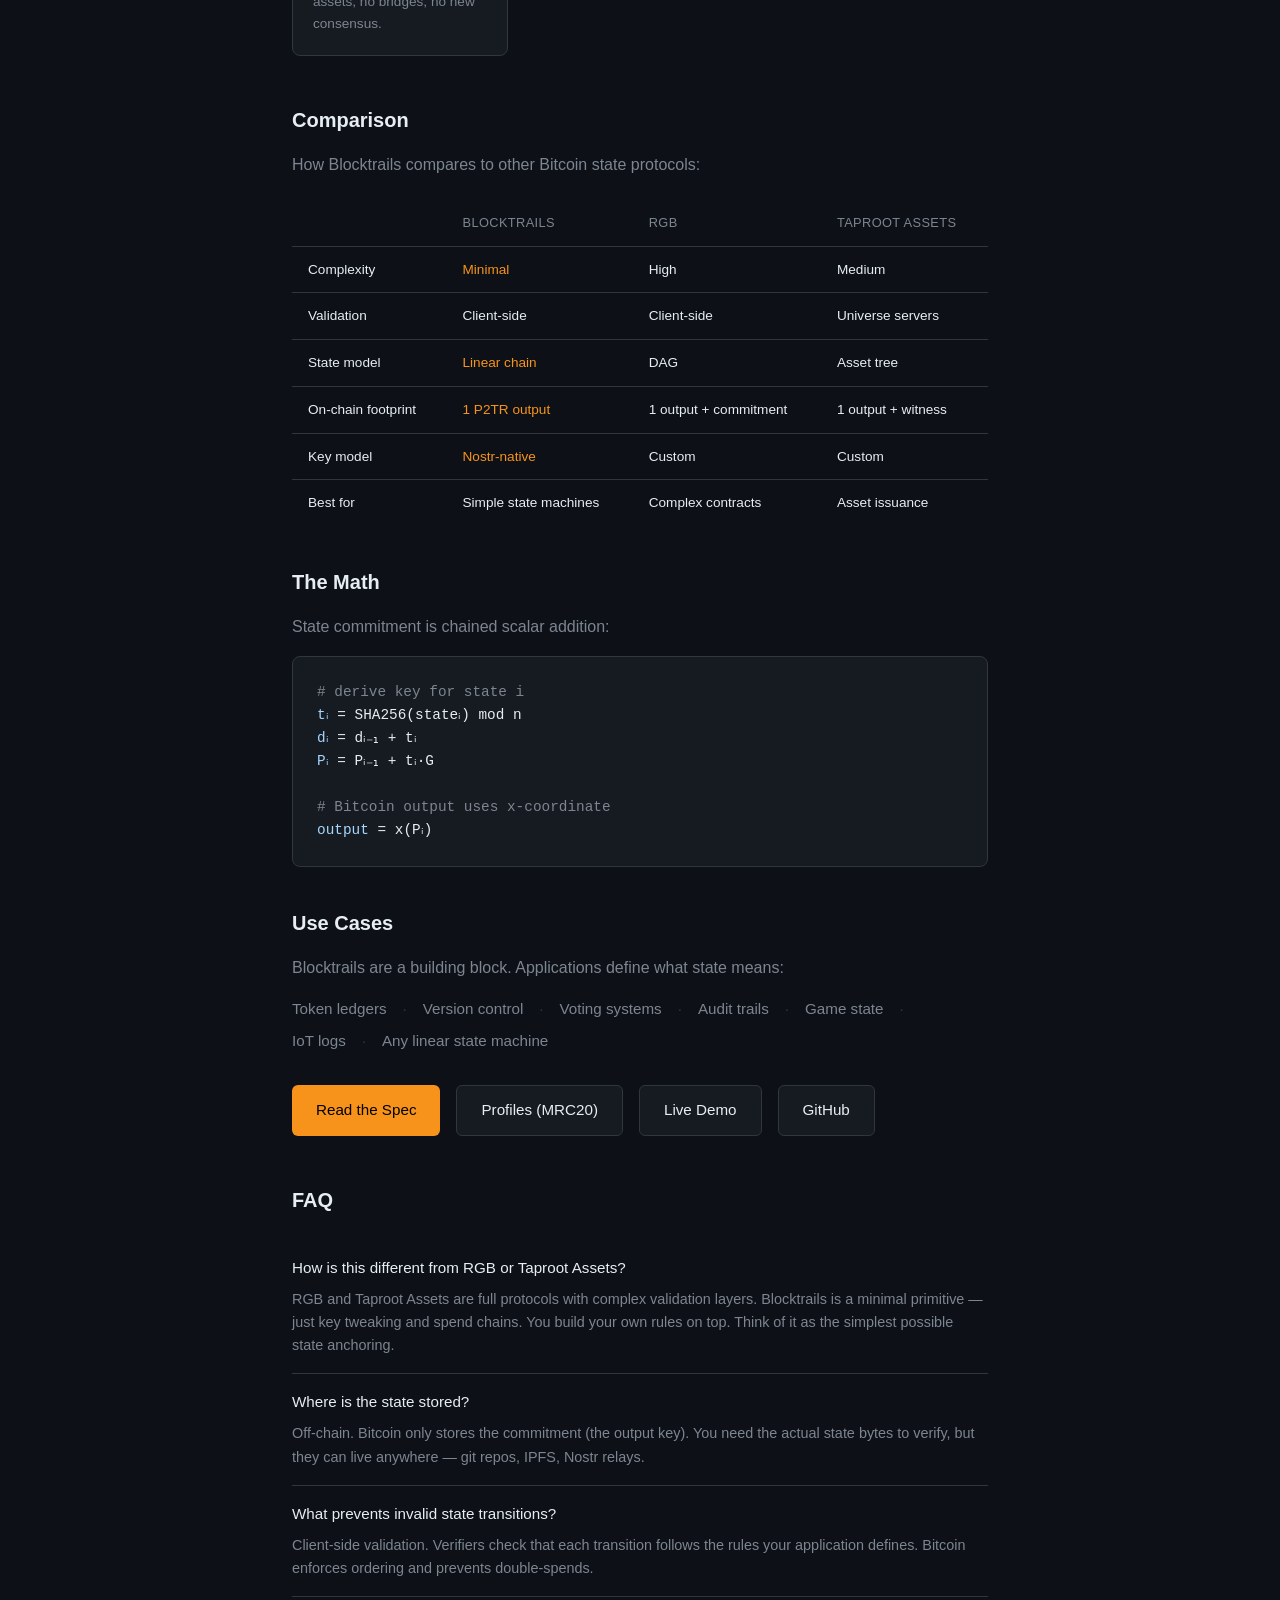
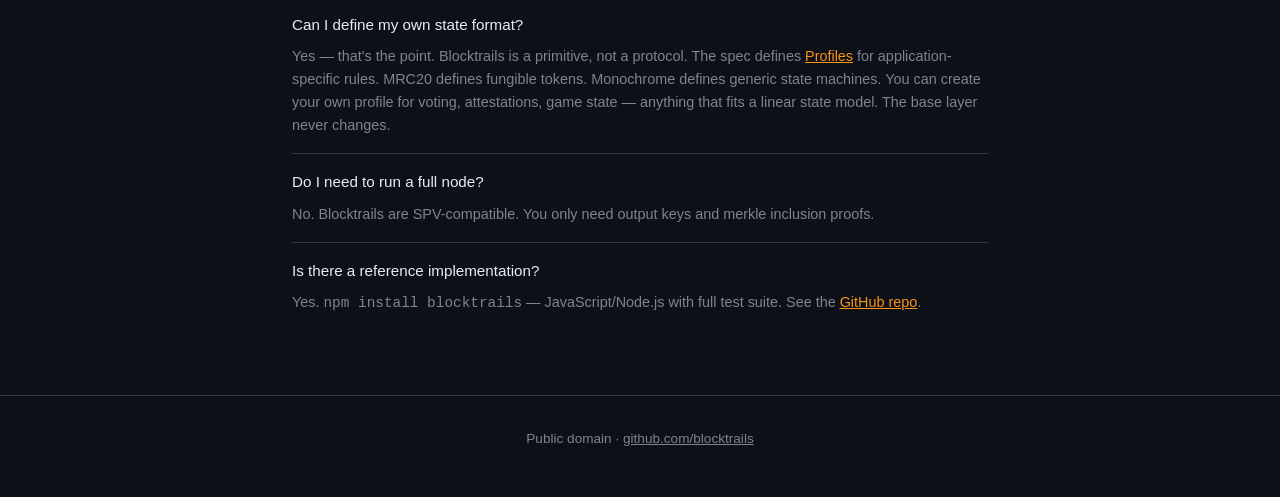
==== commit 9282fd8d: "Align landing page with chained derivation model - Update "How it works" to describe chaining from p" ====
--- a/index.html
+++ b/index.html
@@ -448,15 +448,14 @@
 
     <h2>How It Works</h2>
     <p>
-      Your private key plus a hash of the current state determines the output key.
-      When state changes, you spend to a new key derived from the new state.
+      Each state transition adds a tweak to the previous key, forming a cryptographic chain that mirrors the spend chain.
       Anyone with the state history can verify the chain.
     </p>
     <ol class="how-list">
       <li data-step="1.">Hash your state to get a tweak value</li>
-      <li data-step="2.">Add the tweak to your base private key</li>
+      <li data-step="2.">Add the tweak to your previous private key</li>
       <li data-step="3.">The resulting public key becomes a P2TR output</li>
-      <li data-step="4.">To update state, spend to the next derived key</li>
+      <li data-step="4.">To update state, spend and chain to the next key</li>
     </ol>
 
     <div class="code-block">
@@ -550,14 +549,14 @@
     </div>
 
     <h2>The Math</h2>
-    <p>State commitment is simple scalar addition:</p>
+    <p>State commitment is chained scalar addition:</p>
     <div class="equation">
-      <span class="comment"># derive key for state</span><br>
-      <span class="var">t</span> <span class="op">= SHA256(state) mod n</span><br>
-      <span class="var">d</span> <span class="op">= d_base + t</span><br>
-      <span class="var">P</span> <span class="op">= d·G</span><br><br>
+      <span class="comment"># derive key for state i</span><br>
+      <span class="var">tᵢ</span> <span class="op">= SHA256(stateᵢ) mod n</span><br>
+      <span class="var">dᵢ</span> <span class="op">= dᵢ₋₁ + tᵢ</span><br>
+      <span class="var">Pᵢ</span> <span class="op">= Pᵢ₋₁ + tᵢ·G</span><br><br>
       <span class="comment"># Bitcoin output uses x-coordinate</span><br>
-      <span class="var">output</span> <span class="op">= x(P)</span>
+      <span class="var">output</span> <span class="op">= x(Pᵢ)</span>
     </div>
 
     <h2>Use Cases</h2>
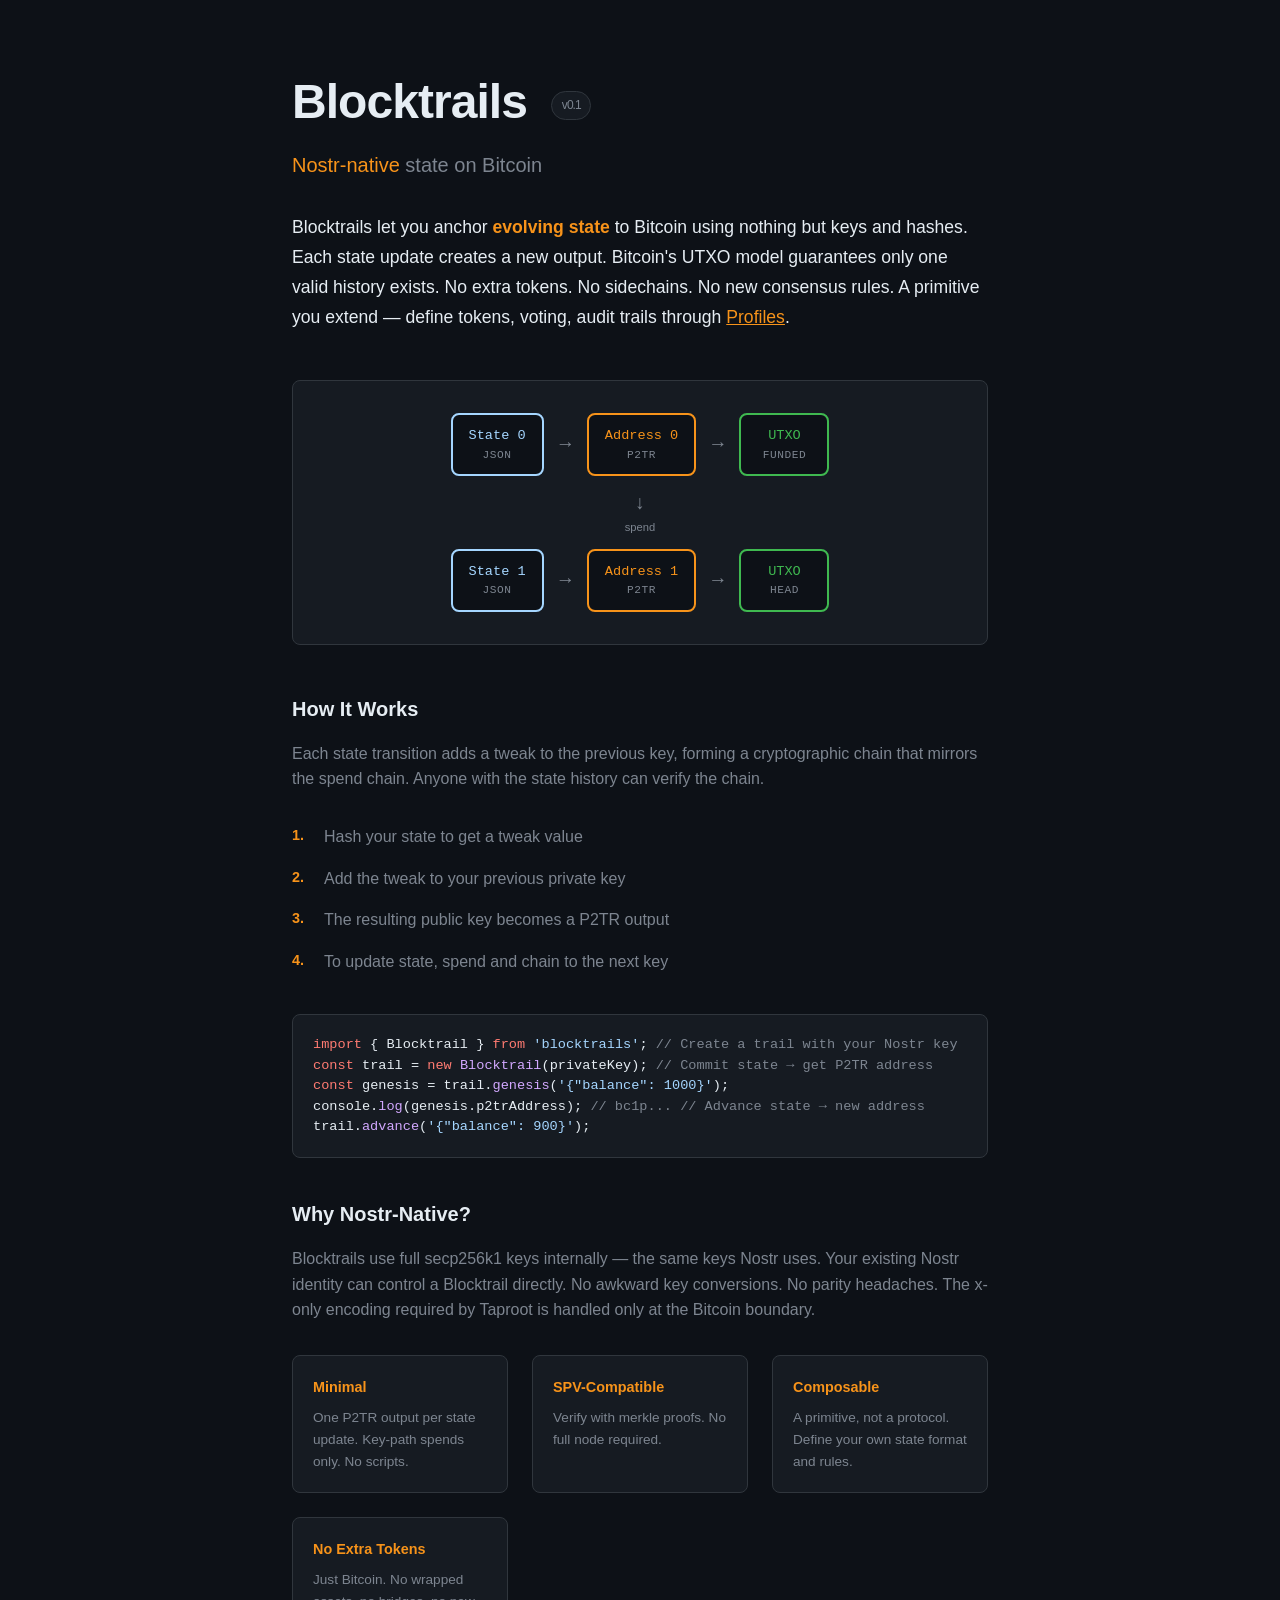
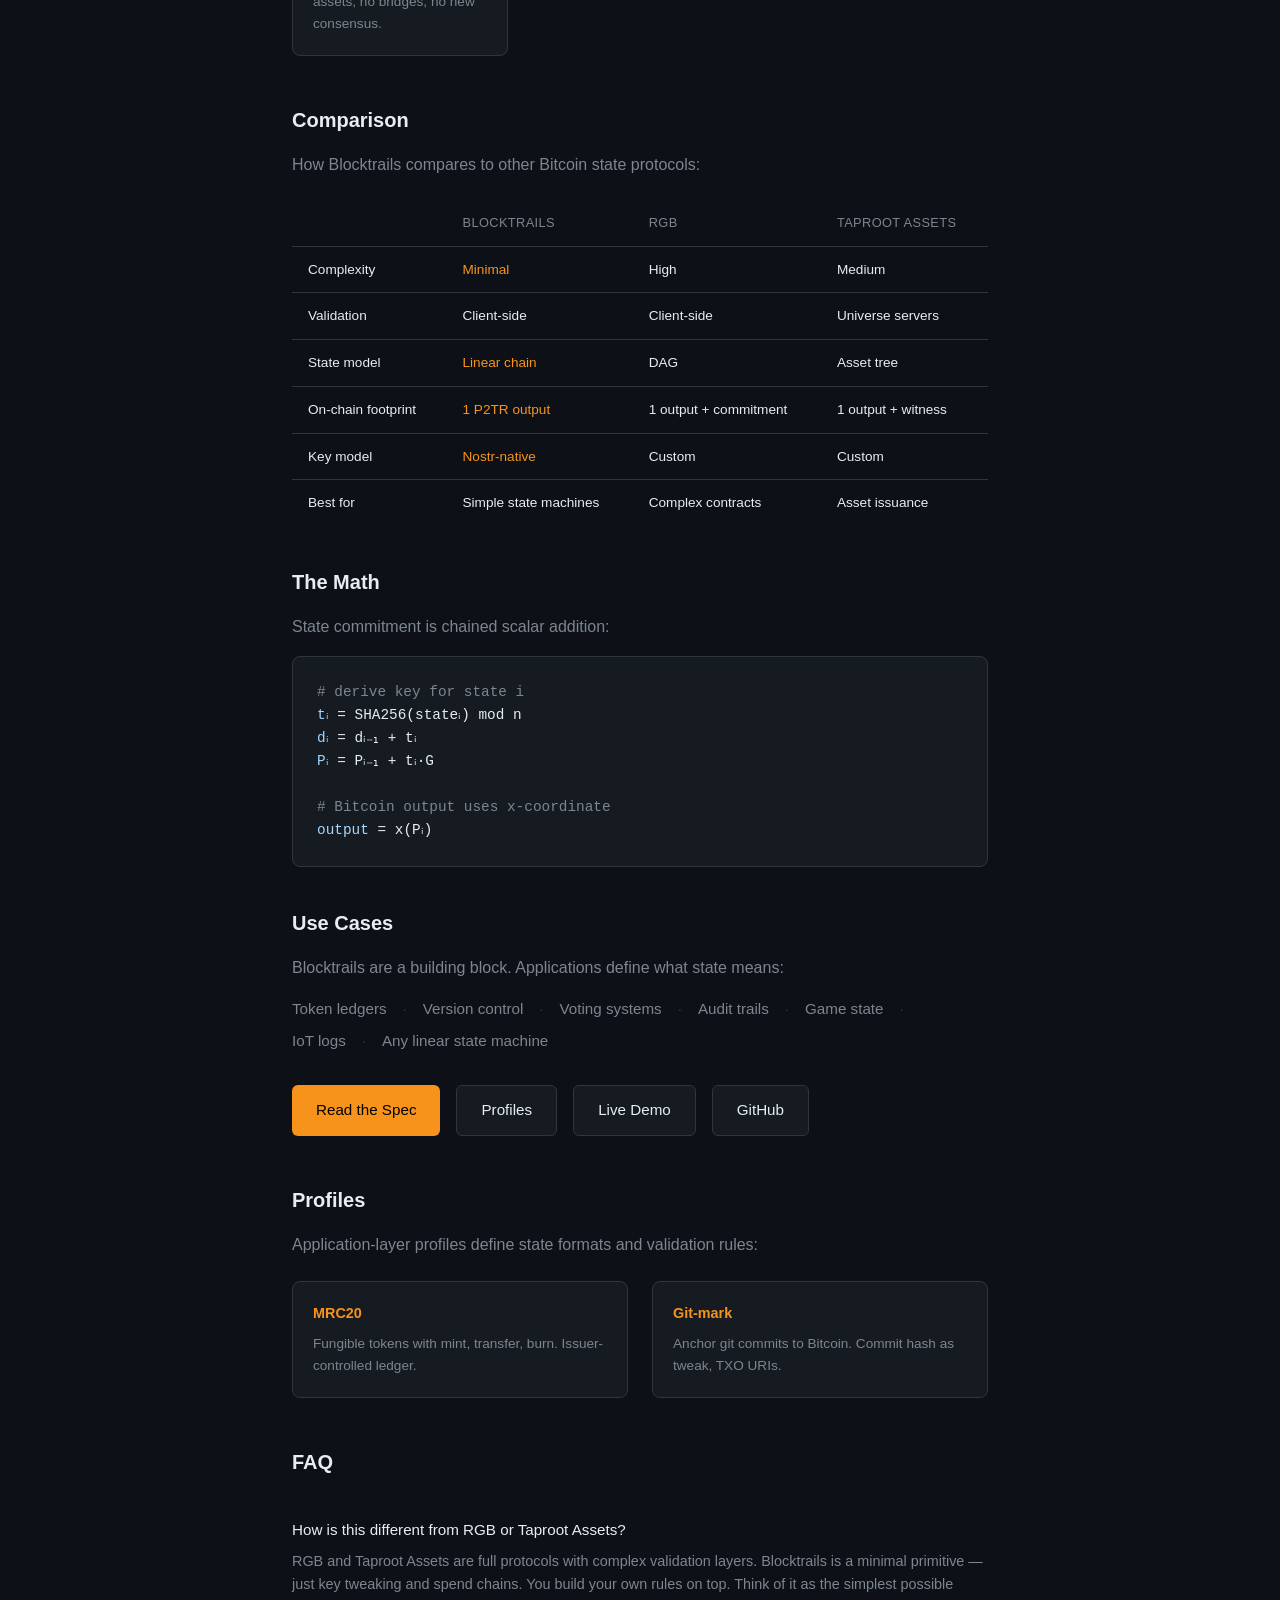
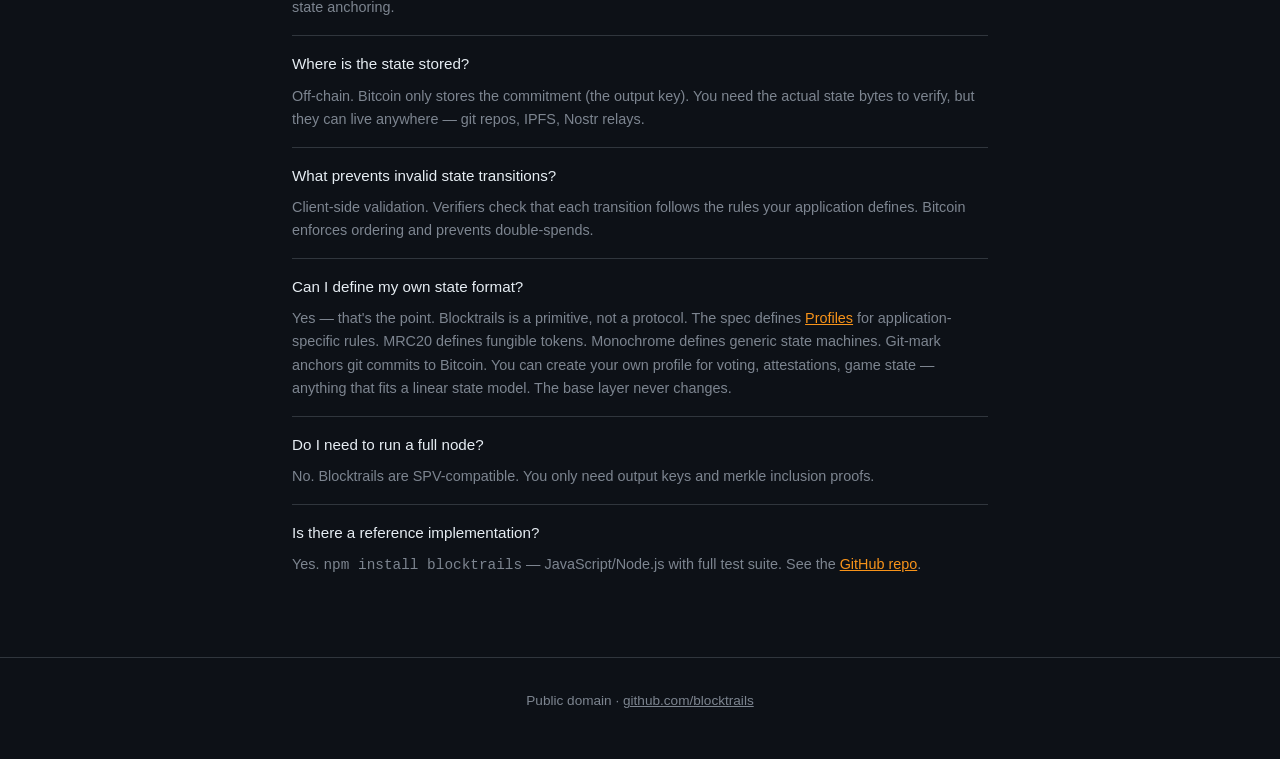
==== commit a2619ddc: "Add git-mark profile, update profiles section" ====
--- a/index.html
+++ b/index.html
@@ -573,9 +573,22 @@
 
     <div class="cta">
       <a href="https://blocktrails.org/spec/" class="primary">Read the Spec</a>
-      <a href="https://blocktrails.org/spec/profiles.html" class="secondary">Profiles (MRC20)</a>
+      <a href="https://blocktrails.org/spec/profiles.html" class="secondary">Profiles</a>
       <a href="https://blocktrails.org/demo/" class="secondary">Live Demo</a>
       <a href="https://github.com/blocktrails" class="secondary">GitHub</a>
+    </div>
+
+    <h2>Profiles</h2>
+    <p>Application-layer profiles define state formats and validation rules:</p>
+    <div class="features">
+      <div class="feature">
+        <h3><a href="https://blocktrails.github.io/monochrome/" style="color: var(--accent); text-decoration: none;">MRC20</a></h3>
+        <p>Fungible tokens with mint, transfer, burn. Issuer-controlled ledger.</p>
+      </div>
+      <div class="feature">
+        <h3><a href="https://blocktrails.github.io/git-mark/" style="color: var(--accent); text-decoration: none;">Git-mark</a></h3>
+        <p>Anchor git commits to Bitcoin. Commit hash as tweak, TXO URIs.</p>
+      </div>
     </div>
 
     <h2>FAQ</h2>
@@ -594,7 +607,7 @@
       </div>
       <div class="faq-item">
         <h3>Can I define my own state format?</h3>
-        <p>Yes — that's the point. Blocktrails is a primitive, not a protocol. The spec defines <a href="https://blocktrails.org/spec/profiles.html" style="color: var(--accent);">Profiles</a> for application-specific rules. MRC20 defines fungible tokens. Monochrome defines generic state machines. You can create your own profile for voting, attestations, game state — anything that fits a linear state model. The base layer never changes.</p>
+        <p>Yes — that's the point. Blocktrails is a primitive, not a protocol. The spec defines <a href="https://blocktrails.org/spec/profiles.html" style="color: var(--accent);">Profiles</a> for application-specific rules. MRC20 defines fungible tokens. Monochrome defines generic state machines. Git-mark anchors git commits to Bitcoin. You can create your own profile for voting, attestations, game state — anything that fits a linear state model. The base layer never changes.</p>
       </div>
       <div class="faq-item">
         <h3>Do I need to run a full node?</h3>
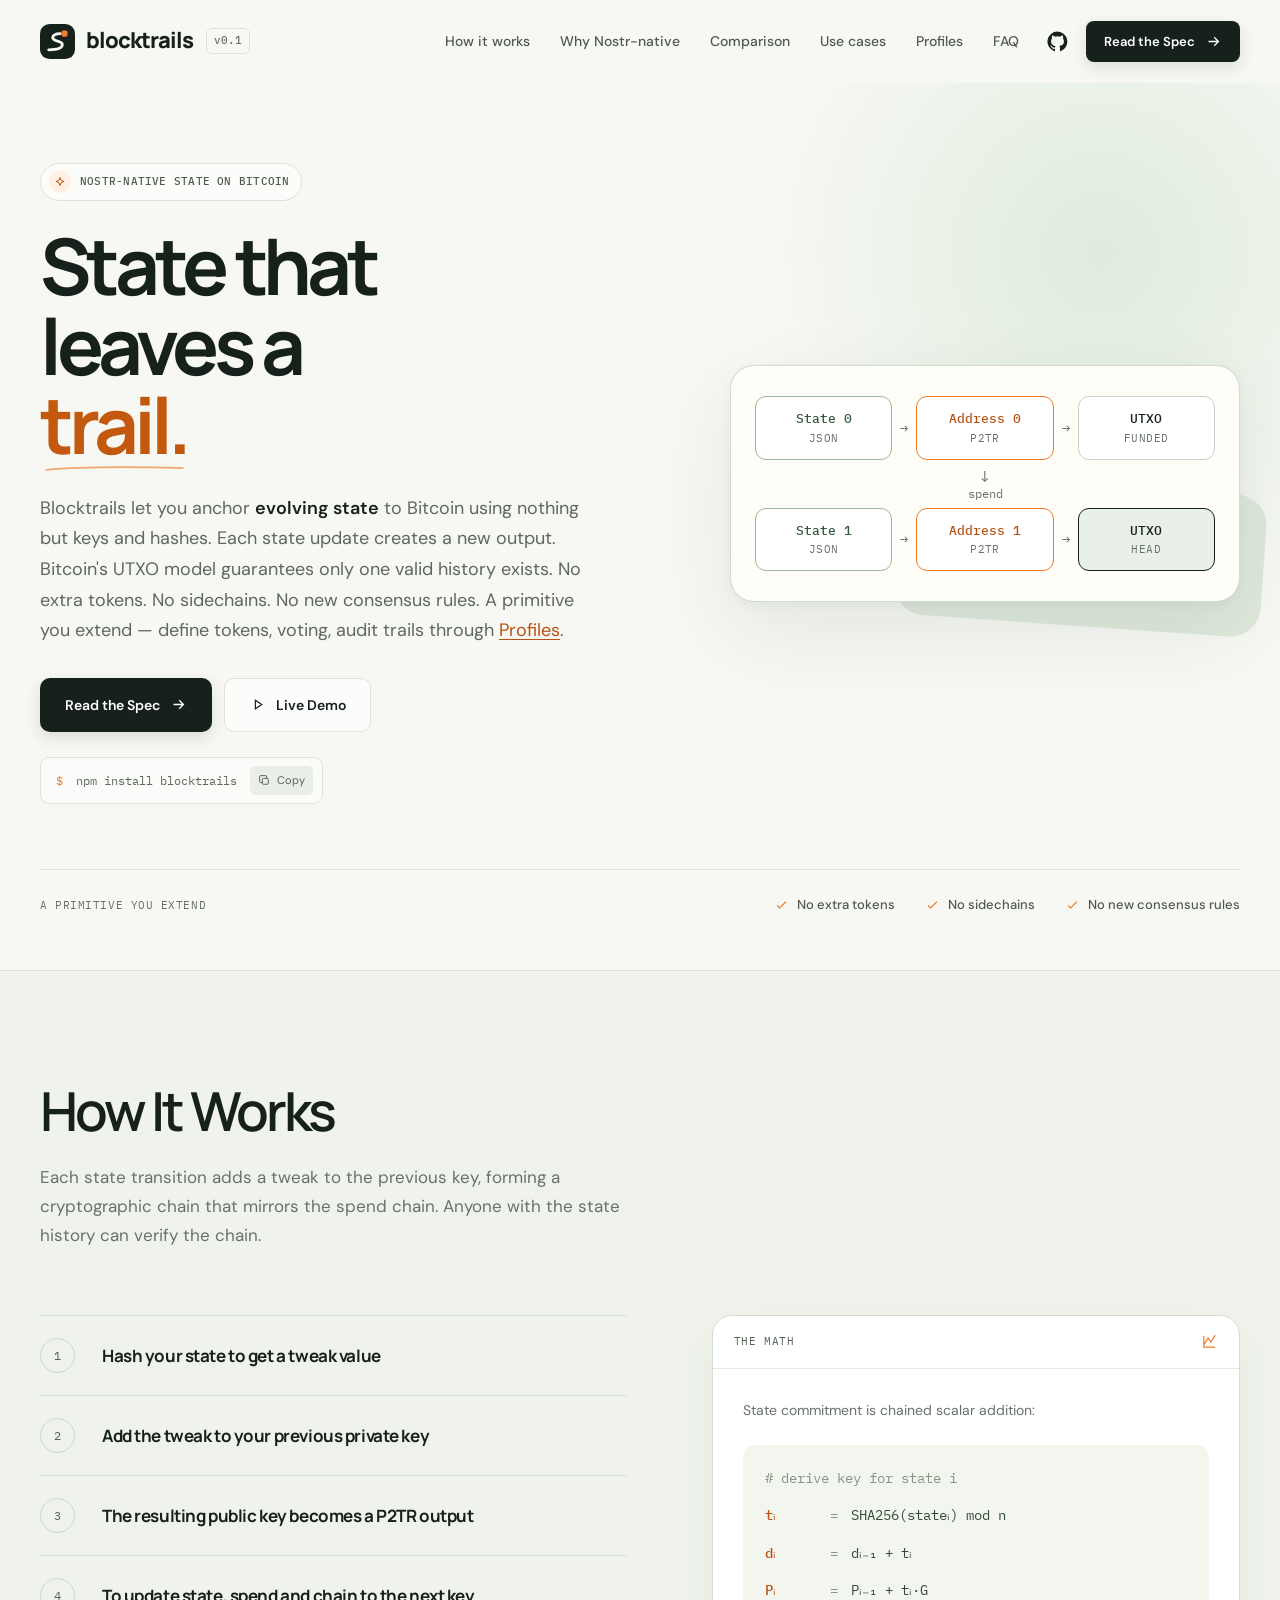
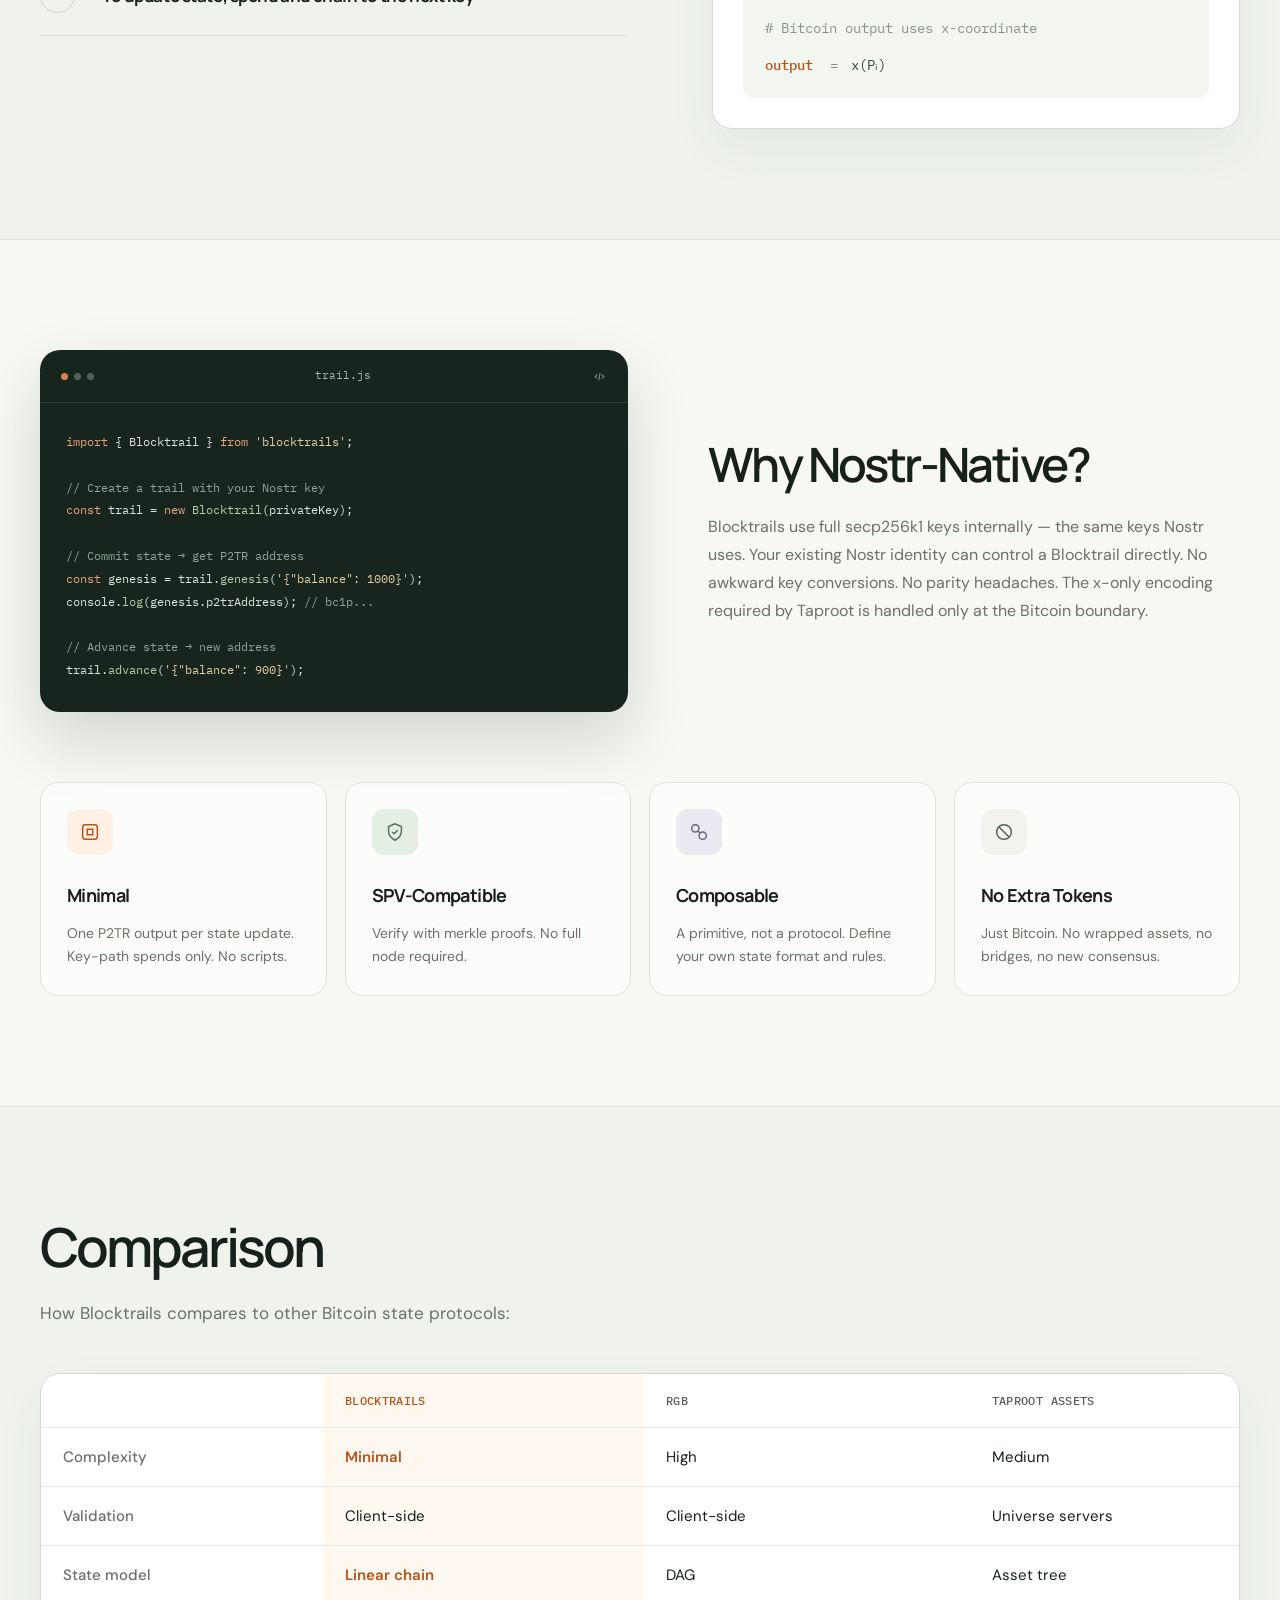
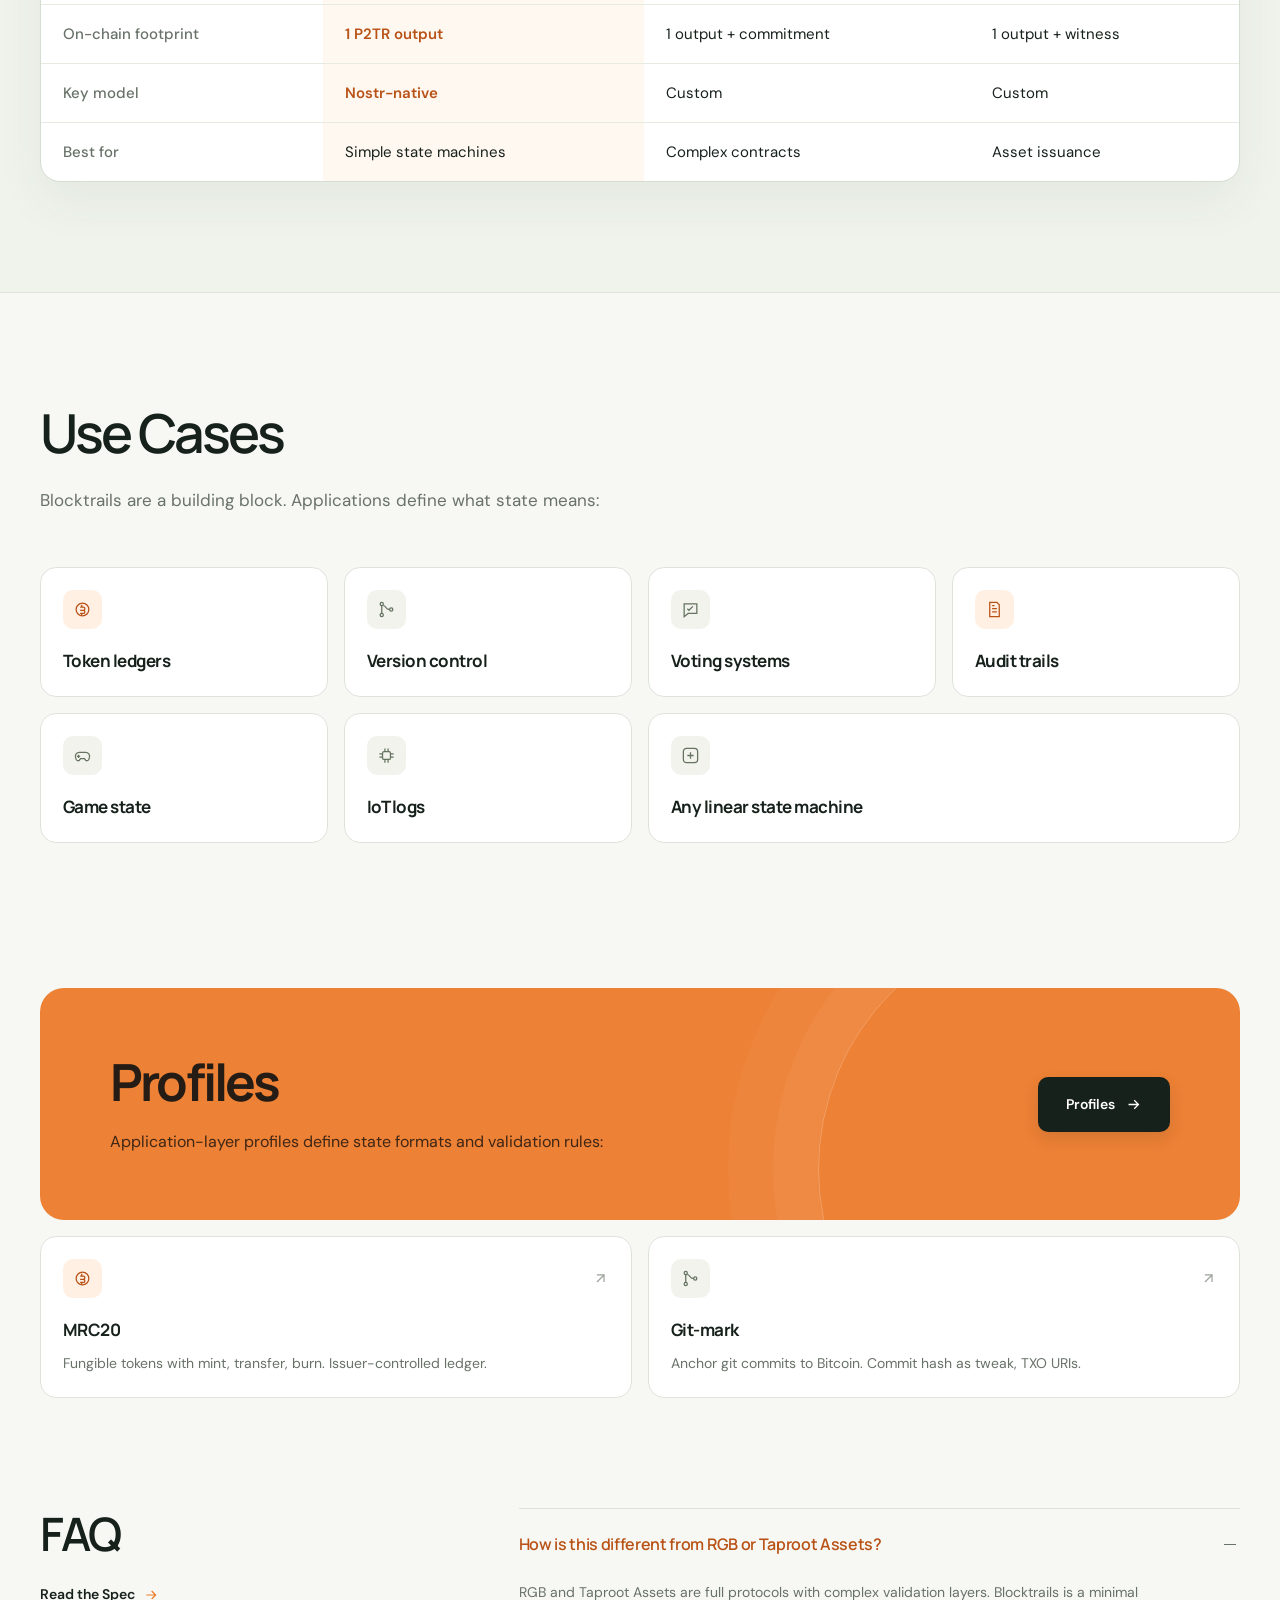
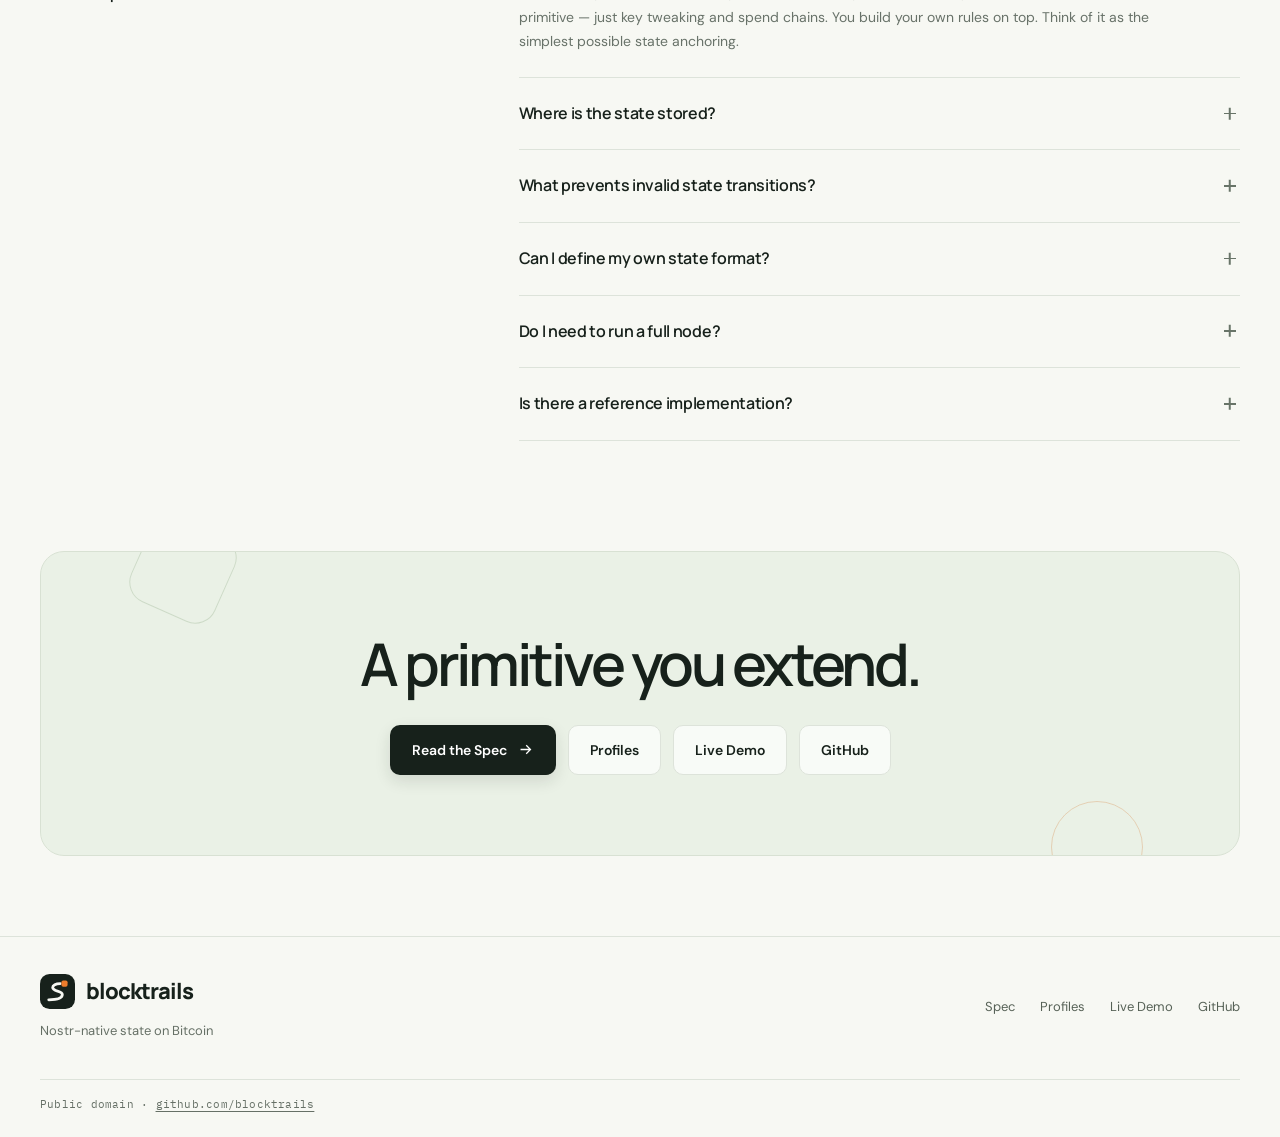
==== commit bc39c695: "Revamp landing page: new design, original content, share image Restyle the page with the new design " ====
--- a/index.html
+++ b/index.html
@@ -3,463 +3,744 @@
 <head>
   <meta charset="UTF-8">
   <meta name="viewport" content="width=device-width, initial-scale=1.0">
-  <title>Blocktrails</title>
+  <title>Blocktrails — Nostr-native state on Bitcoin</title>
   <meta name="description" content="Nostr-native output-key commitment chaining on Bitcoin">
-
-  <!-- Open Graph -->
+  <meta name="theme-color" content="#f7f8f3">
+  <link rel="canonical" href="https://blocktrails.org/">
+  <link rel="icon" href="favicon.svg" type="image/svg+xml">
+
   <meta property="og:title" content="Blocktrails — Nostr-native state anchoring on Bitcoin">
   <meta property="og:description" content="Anchor evolving state to Bitcoin using nothing but keys and hashes. A minimal primitive for tokens, audit trails, and any linear state machine.">
   <meta property="og:type" content="website">
-  <meta property="og:url" content="https://blocktrails.org">
-  <meta property="og:image" content="https://blocktrails.org/blocktrails.jpeg">
-
-  <!-- Twitter Card -->
+  <meta property="og:url" content="https://blocktrails.org/">
+  <meta property="og:site_name" content="Blocktrails">
+  <meta property="og:locale" content="en_US">
+  <meta property="og:image" content="https://blocktrails.org/blocktrails-og.png">
+  <meta property="og:image:type" content="image/png">
+  <meta property="og:image:width" content="1200">
+  <meta property="og:image:height" content="630">
+  <meta property="og:image:alt" content="Blocktrails: Nostr-native state on Bitcoin">
+
   <meta name="twitter:card" content="summary_large_image">
   <meta name="twitter:title" content="Blocktrails — Nostr-native state anchoring on Bitcoin">
   <meta name="twitter:description" content="Nostr-native state anchoring on Bitcoin. A primitive you extend — define tokens, voting, attestations through Profiles.">
-  <meta name="twitter:image" content="https://blocktrails.org/blocktrails.jpeg">
+  <meta name="twitter:image" content="https://blocktrails.org/blocktrails-og.png">
+  <meta name="twitter:image:alt" content="Blocktrails: Nostr-native state on Bitcoin">
+
+  <link rel="preconnect" href="https://fonts.googleapis.com">
+  <link rel="preconnect" href="https://fonts.gstatic.com" crossorigin>
+  <link href="https://fonts.googleapis.com/css2?family=DM+Sans:wght@400;500;600;700&family=IBM+Plex+Mono:wght@400;500;600&family=Manrope:wght@500;600;700;800&display=swap" rel="stylesheet">
 
   <style>
     :root {
-      --bg: #0d1117;
-      --fg: #e6edf3;
-      --muted: #7d8590;
-      --accent: #f7931a;
-      --code-bg: #161b22;
-      --border: #30363d;
-    }
+      --bg: #f7f8f3;
+      --surface: #ffffff;
+      --surface-warm: #fffdf8;
+      --ink: #17211b;
+      --muted: #687269;
+      --soft: #667066;
+      --accent: #ed7c2c;
+      --accent-dark: #b95216;
+      --accent-soft: #fff0e3;
+      --mint: #e8f0e8;
+      --mint-deep: #cfe0d2;
+      --line: #dde3da;
+      --dark: #18251e;
+      --display: 'Manrope', -apple-system, BlinkMacSystemFont, 'Segoe UI', sans-serif;
+      --body: 'DM Sans', -apple-system, BlinkMacSystemFont, 'Segoe UI', sans-serif;
+      --mono: 'IBM Plex Mono', 'SFMono-Regular', Consolas, monospace;
+      --shadow: 0 30px 80px rgba(36, 51, 40, 0.09), 0 3px 12px rgba(36, 51, 40, 0.04);
+    }
+
     * { box-sizing: border-box; margin: 0; padding: 0; }
-    html, body {
+    html { scroll-behavior: smooth; scroll-padding-top: 100px; }
+    body {
       overflow-x: hidden;
-    }
-    body {
-      font-family: -apple-system, BlinkMacSystemFont, 'Segoe UI', Helvetica, Arial, sans-serif;
       background: var(--bg);
-      color: var(--fg);
+      color: var(--ink);
+      font-family: var(--body);
       line-height: 1.6;
-      min-height: 100vh;
-      display: flex;
-      flex-direction: column;
-    }
-    main {
-      max-width: 760px;
-      margin: 0 auto;
-      padding: 4rem 2rem;
-      flex: 1;
-      width: 100%;
-    }
-    h1 {
-      font-size: 3rem;
+      -webkit-font-smoothing: antialiased;
+    }
+    body.menu-open { overflow: hidden; }
+    a { color: inherit; }
+    button, input { font: inherit; }
+    button, a { -webkit-tap-highlight-color: transparent; }
+    button { color: inherit; }
+    svg { display: block; }
+    ::selection { background: #fbd4b6; color: var(--ink); }
+    :focus-visible { outline: 3px solid rgba(237, 124, 44, 0.4); outline-offset: 4px; }
+
+    .skip-link {
+      position: fixed;
+      top: 12px;
+      left: 12px;
+      z-index: 1000;
+      padding: 10px 16px;
+      border-radius: 8px;
+      background: var(--ink);
+      color: white;
+      text-decoration: none;
+      transform: translateY(-150%);
+    }
+    .skip-link:focus { transform: translateY(0); }
+    .container { width: min(1200px, calc(100% - 48px)); margin-inline: auto; }
+    .mono { font-family: var(--mono); }
+    .accent { color: var(--accent); }
+
+    .site-header {
+      position: sticky;
+      top: 0;
+      z-index: 100;
+      border-bottom: 1px solid transparent;
+      background: rgba(247, 248, 243, 0.88);
+      backdrop-filter: blur(18px);
+      transition: border-color 180ms ease, box-shadow 180ms ease;
+    }
+    .site-header.scrolled { border-color: var(--line); box-shadow: 0 4px 20px rgba(23, 33, 27, 0.03); }
+    .navbar { height: 82px; display: flex; align-items: center; justify-content: space-between; gap: 28px; }
+    .brand { display: inline-flex; align-items: center; gap: 11px; text-decoration: none; flex-shrink: 0; }
+    .brand-mark { width: 35px; height: 35px; }
+    .brand-name { font-family: var(--display); font-size: 22px; font-weight: 800; letter-spacing: -0.045em; }
+    .version {
+      margin-left: 2px;
+      padding: 3px 7px;
+      border: 1px solid var(--line);
+      border-radius: 6px;
+      color: var(--muted);
+      font-family: var(--mono);
+      font-size: 11px;
+      font-weight: 500;
+      letter-spacing: 0;
+    }
+    .nav-links { display: flex; align-items: center; gap: 30px; margin-left: auto; }
+    .nav-links a {
+      position: relative;
+      white-space: nowrap;
+      color: #4f5a51;
+      font-size: 14px;
+      font-weight: 500;
+      text-decoration: none;
+    }
+    .nav-links a::after {
+      content: '';
+      position: absolute;
+      right: 0;
+      bottom: -6px;
+      left: 0;
+      height: 1px;
+      background: var(--accent);
+      transform: scaleX(0);
+      transform-origin: right;
+      transition: transform 180ms ease;
+    }
+    .nav-links a:hover { color: var(--ink); }
+    .nav-links a:hover::after { transform: scaleX(1); transform-origin: left; }
+    .nav-actions { display: flex; align-items: center; gap: 18px; }
+    .github-link { display: inline-flex; color: var(--ink); }
+    .github-link svg { width: 21px; height: 21px; }
+    .button {
+      display: inline-flex;
+      min-height: 50px;
+      align-items: center;
+      justify-content: center;
+      gap: 10px;
+      padding: 0 21px;
+      border: 1px solid transparent;
+      border-radius: 10px;
+      font-size: 14px;
       font-weight: 600;
-      margin-bottom: 0.5rem;
-      letter-spacing: -0.02em;
-    }
-    .tagline {
-      font-size: 1.25rem;
-      color: var(--muted);
-      margin-bottom: 2rem;
-    }
-    .tagline span {
-      color: var(--accent);
-    }
-    .intro {
-      font-size: 1.1rem;
-      color: var(--fg);
-      margin-bottom: 3rem;
-      line-height: 1.7;
-    }
-    .intro strong {
-      color: var(--accent);
-    }
-    .diagram {
-      background: var(--code-bg);
-      border: 1px solid var(--border);
-      border-radius: 8px;
-      padding: 1.5rem;
-      font-family: 'SF Mono', Monaco, 'Cascadia Code', monospace;
-      font-size: 0.95rem;
-      margin-bottom: 3rem;
-      overflow-x: auto;
-      color: var(--muted);
-    }
-    .diagram .state { color: #a5d6ff; }
-    .diagram .key { color: #f7931a; }
-    .diagram .arrow { color: #7d8590; }
-    h2 {
-      font-size: 1.25rem;
-      font-weight: 600;
-      margin-bottom: 1rem;
-      margin-top: 2.5rem;
-      color: var(--fg);
-    }
-    h2:first-of-type {
-      margin-top: 0;
-    }
-    p {
-      color: var(--muted);
-      margin-bottom: 1rem;
-    }
-    p.spaced {
-      margin-bottom: 2rem;
-    }
-    .features {
-      display: grid;
-      grid-template-columns: repeat(auto-fit, minmax(200px, 1fr));
-      gap: 1.5rem;
-      margin-bottom: 3rem;
-      margin-top: 1.5rem;
-    }
-    .feature {
-      background: var(--code-bg);
-      border: 1px solid var(--border);
-      border-radius: 8px;
-      padding: 1.25rem;
-    }
-    .feature h3 {
-      font-size: 0.9rem;
-      font-weight: 600;
-      margin-bottom: 0.5rem;
-      color: var(--accent);
-    }
-    .feature p {
-      font-size: 0.85rem;
-      color: var(--muted);
-      margin-bottom: 0;
-    }
-    .cta {
-      display: flex;
-      gap: 1rem;
-      flex-wrap: wrap;
-      margin-bottom: 3rem;
-      margin-top: 2rem;
-    }
-    .cta a {
+      line-height: 1;
+      text-decoration: none;
+      cursor: pointer;
+      transition: transform 180ms ease, background 180ms ease, border-color 180ms ease, box-shadow 180ms ease;
+    }
+    .button:hover { transform: translateY(-2px); }
+    .button svg { width: 17px; height: 17px; flex-shrink: 0; }
+    .button-dark { background: var(--ink); color: white; box-shadow: 0 6px 16px rgba(23, 33, 27, 0.12); }
+    .button-dark:hover { background: #293a30; box-shadow: 0 9px 22px rgba(23, 33, 27, 0.16); }
+    .button-light { border-color: var(--line); background: rgba(255, 255, 255, 0.7); color: var(--ink); }
+    .button-light:hover { border-color: #bdc8bc; background: white; }
+    .button-small { min-height: 41px; padding-inline: 17px; border-radius: 8px; font-size: 13px; }
+    .menu-toggle {
+      display: none;
+      width: 42px;
+      height: 42px;
+      align-items: center;
+      justify-content: center;
+      border: 1px solid var(--line);
+      border-radius: 9px;
+      background: white;
+      cursor: pointer;
+    }
+    .menu-toggle svg { width: 21px; height: 21px; }
+    .mobile-menu { display: none; }
+
+    .hero { position: relative; overflow: clip; padding: 80px 0 54px; }
+    .hero::before {
+      content: '';
+      position: absolute;
+      top: -180px;
+      right: -170px;
+      width: 700px;
+      height: 700px;
+      border-radius: 50%;
+      background: radial-gradient(circle, rgba(210, 229, 209, 0.65) 0%, rgba(247, 248, 243, 0) 69%);
+      pointer-events: none;
+    }
+    .hero-grid { position: relative; display: grid; grid-template-columns: 1.08fr 0.92fr; align-items: center; gap: 70px; }
+    .eyebrow {
       display: inline-flex;
       align-items: center;
-      gap: 0.5rem;
-      padding: 0.75rem 1.5rem;
-      border-radius: 6px;
+      gap: 9px;
+      margin-bottom: 25px;
+      padding: 7px 12px 7px 8px;
+      border: 1px solid #dbe3d7;
+      border-radius: 999px;
+      background: rgba(255, 255, 255, 0.65);
+      color: #4f5d51;
+      font-family: var(--mono);
+      font-size: 11px;
       font-weight: 500;
-      text-decoration: none;
-      font-size: 0.95rem;
-      transition: opacity 0.15s;
-    }
-    .cta a:hover { opacity: 0.85; }
-    .cta .primary {
-      background: var(--accent);
-      color: #000;
-    }
-    .cta .secondary {
-      background: var(--code-bg);
-      border: 1px solid var(--border);
-      color: var(--fg);
-    }
-    .equation {
-      background: var(--code-bg);
-      border: 1px solid var(--border);
-      border-radius: 8px;
-      padding: 1.5rem;
-      font-family: 'SF Mono', Monaco, monospace;
-      font-size: 0.9rem;
-      margin-bottom: 1.5rem;
-      margin-top: 1rem;
-    }
-    .equation .comment { color: var(--muted); }
-    .equation .var { color: #a5d6ff; }
-    .equation .op { color: var(--fg); }
-    .how-list {
-      list-style: none;
-      margin: 1.5rem 0 2rem 0;
-    }
-    .how-list li {
-      color: var(--muted);
-      padding: 0.5rem 0;
-      padding-left: 2rem;
-      position: relative;
-    }
-    .how-list li::before {
-      content: attr(data-step);
+      letter-spacing: 0.02em;
+      text-transform: uppercase;
+    }
+    .eyebrow-icon {
+      display: grid;
+      width: 22px;
+      height: 22px;
+      place-items: center;
+      border-radius: 50%;
+      background: var(--accent-soft);
+      color: var(--accent-dark);
+    }
+    .eyebrow-icon svg { width: 12px; height: 12px; }
+    h1, h2, h3 { font-family: var(--display); }
+    h1 {
+      max-width: 650px;
+      font-size: clamp(58px, 6.1vw, 86px);
+      font-weight: 700;
+      letter-spacing: -0.065em;
+      line-height: 1.02;
+    }
+    h1 .headline-line { display: block; }
+    .headline-accent { position: relative; width: fit-content; color: #c2590f; }
+    .headline-accent::after {
+      content: '';
       position: absolute;
-      left: 0;
-      color: var(--accent);
-      font-weight: 600;
-      font-size: 0.9rem;
-    }
-    .usecases {
-      display: flex;
-      flex-wrap: wrap;
-      gap: 0.5rem 1rem;
-      margin: 1rem 0 2rem 0;
-    }
-    .usecases span {
-      color: var(--muted);
-      font-size: 0.95rem;
-    }
-    .usecases span::after {
-      content: "·";
-      margin-left: 1rem;
-      color: var(--border);
-    }
-    .usecases span:last-child::after {
-      content: "";
-    }
-    .faq {
-      margin-top: 1.5rem;
-    }
-    .faq-item {
-      border-bottom: 1px solid var(--border);
-      padding: 1rem 0;
-    }
-    .faq-item:last-child {
-      border-bottom: none;
-    }
-    .faq-item h3 {
-      font-size: 0.95rem;
-      font-weight: 500;
-      color: var(--fg);
-      margin-bottom: 0.5rem;
-    }
-    .faq-item p {
-      font-size: 0.9rem;
-      margin-bottom: 0;
-    }
-    .version-badge {
-      display: inline-block;
-      background: var(--code-bg);
-      border: 1px solid var(--border);
-      color: var(--muted);
-      font-size: 0.75rem;
-      padding: 0.25rem 0.6rem;
-      border-radius: 999px;
-      margin-left: 0.75rem;
-      vertical-align: middle;
-      font-weight: 500;
-    }
-    .code-block {
-      background: var(--code-bg);
-      border: 1px solid var(--border);
-      border-radius: 8px;
-      padding: 1.25rem;
-      font-family: 'SF Mono', Monaco, 'Cascadia Code', monospace;
-      font-size: 0.85rem;
-      margin: 1.5rem 0 2rem 0;
-      overflow-x: auto;
-      line-height: 1.5;
-    }
-    .code-block .kw { color: #ff7b72; }
-    .code-block .fn { color: #d2a8ff; }
-    .code-block .str { color: #a5d6ff; }
-    .code-block .cmt { color: var(--muted); }
-    .code-block .var { color: var(--fg); }
-    .visual-diagram {
-      background: var(--code-bg);
-      border: 1px solid var(--border);
-      border-radius: 8px;
-      padding: 2rem 1.5rem;
-      margin-bottom: 3rem;
-      overflow-x: auto;
-    }
-    .diagram-row {
-      display: flex;
+      right: 3px;
+      bottom: -8px;
+      left: 5px;
+      height: 9px;
+      background: url("data:image/svg+xml,%3Csvg xmlns='http://www.w3.org/2000/svg' viewBox='0 0 240 12'%3E%3Cpath d='M2 8.5C65 2.5 155 3 238 5.5' fill='none' stroke='%23ed7c2c' stroke-width='3' stroke-linecap='round'/%3E%3C/svg%3E") center / 100% 100% no-repeat;
+      opacity: 0.65;
+    }
+    .hero-copy { max-width: 550px; margin-top: 28px; color: #5d685f; font-size: 18px; line-height: 1.7; }
+    .hero-copy strong { color: var(--ink); font-weight: 600; }
+    .hero-ctas { display: flex; flex-wrap: wrap; gap: 12px; margin-top: 32px; }
+    .hero-ctas .button { min-height: 54px; padding-inline: 24px; }
+    .install-command {
+      display: inline-flex;
+      align-items: center;
+      gap: 13px;
+      margin-top: 25px;
+      padding: 8px 9px 8px 15px;
+      border: 1px solid var(--line);
+      border-radius: 9px;
+      background: rgba(255, 255, 255, 0.45);
+      color: #5c675e;
+      font-family: var(--mono);
+      font-size: 12px;
+    }
+    .install-command .prompt { color: var(--accent); }
+    .copy-button {
+      display: inline-flex;
+      min-width: 61px;
       align-items: center;
       justify-content: center;
-      gap: 0.5rem;
-      flex-wrap: wrap;
-      margin-bottom: 0.75rem;
-    }
-    .diagram-row:last-child { margin-bottom: 0; }
-    .d-box {
-      background: var(--bg);
-      border: 2px solid var(--border);
-      border-radius: 8px;
-      padding: 0.6rem 1rem;
-      font-family: monospace;
-      font-size: 0.85rem;
-      text-align: center;
-      min-width: 90px;
-    }
-    .d-box.state { border-color: #a5d6ff; color: #a5d6ff; }
-    .d-box.key { border-color: var(--accent); color: var(--accent); }
-    .d-box.utxo { border-color: #3fb950; color: #3fb950; }
-    .d-arrow {
-      color: var(--muted);
-      font-size: 1.2rem;
-      padding: 0 0.25rem;
-    }
-    .d-label {
-      font-size: 0.7rem;
-      color: var(--muted);
-      text-transform: uppercase;
-      letter-spacing: 0.05em;
-    }
-    .comparison {
-      margin: 1.5rem 0 2rem 0;
-    }
-    .comparison table {
-      width: 100%;
-      border-collapse: collapse;
-      font-size: 0.85rem;
-    }
-    .comparison th, .comparison td {
-      padding: 0.75rem 1rem;
-      text-align: left;
-      border-bottom: 1px solid var(--border);
-    }
-    .comparison th {
-      color: var(--muted);
-      font-weight: 500;
-      font-size: 0.8rem;
-      text-transform: uppercase;
-      letter-spacing: 0.03em;
-    }
-    .comparison td { color: var(--fg); }
-    .comparison tr:last-child td { border-bottom: none; }
-    .comparison .highlight { color: var(--accent); font-weight: 500; }
-    footer {
-      text-align: center;
-      padding: 2rem;
-      color: var(--muted);
-      font-size: 0.85rem;
-      border-top: 1px solid var(--border);
-    }
-    footer a { color: var(--muted); }
-
-    /* Mobile responsive */
+      gap: 6px;
+      padding: 6px 8px;
+      border: 0;
+      border-radius: 5px;
+      background: #e9eee6;
+      color: #59645b;
+      font-family: var(--body);
+      font-size: 11px;
+      cursor: pointer;
+      transition: background 160ms ease;
+    }
+    .copy-button:hover { background: #dde6da; }
+    .copy-button svg { width: 13px; height: 13px; }
+
+    .visual-wrap { position: relative; width: 100%; max-width: 510px; justify-self: end; }
+    .visual-wrap::before {
+      content: '';
+      position: absolute;
+      right: -24px;
+      bottom: -24px;
+      width: 72%;
+      height: 60%;
+      border-radius: 30px;
+      background: #dfe9dc;
+      transform: rotate(4deg);
+      z-index: -1;
+    }
+    .explorer {
+      position: relative;
+      overflow: hidden;
+      border: 1px solid rgba(206, 215, 203, 0.9);
+      border-radius: 24px;
+      background: var(--surface-warm);
+      box-shadow: var(--shadow);
+    }
+
+    .hero-principles { position: relative; display: flex; flex-wrap: wrap; align-items: center; gap: 18px 30px; margin-top: 65px; padding-top: 25px; border-top: 1px solid var(--line); }
+    .principles-label { margin-right: auto; color: var(--soft); font-family: var(--mono); font-size: 11px; letter-spacing: 0.05em; text-transform: uppercase; }
+    .principle { display: inline-flex; align-items: center; gap: 8px; color: #4f5a51; font-size: 13px; font-weight: 500; }
+    .principle svg { width: 15px; height: 15px; color: var(--accent); }
+
+
+    .section { padding: 110px 0; }
+    .section-title { max-width: 710px; font-size: clamp(38px, 4.2vw, 57px); font-weight: 600; letter-spacing: -0.055em; line-height: 1.12; }
+    .section-intro { max-width: 600px; margin-top: 22px; color: var(--muted); font-size: 17px; line-height: 1.7; }
+    .text-link { display: inline-flex; align-items: center; gap: 8px; color: var(--ink); font-size: 14px; font-weight: 600; text-decoration: none; }
+    .text-link svg { width: 16px; height: 16px; color: var(--accent); transition: transform 160ms ease; }
+    .text-link:hover { color: var(--accent-dark); }
+    .text-link:hover svg { transform: translateX(3px); }
+
+    .feature-grid { display: grid; grid-template-columns: repeat(4, 1fr); gap: 18px; margin-top: 55px; }
+    .feature-card { position: relative; padding: 26px; overflow: hidden; border: 1px solid var(--line); border-radius: 18px; background: rgba(255, 255, 255, 0.58); transition: transform 200ms ease, box-shadow 200ms ease, border-color 200ms ease; }
+    .feature-card:hover { border-color: #cbd5c7; box-shadow: 0 18px 40px rgba(41, 54, 43, 0.06); transform: translateY(-5px); }
+    .feature-icon { display: grid; width: 46px; height: 46px; place-items: center; margin-bottom: 26px; border-radius: 12px; background: var(--accent-soft); color: var(--accent-dark); }
+    .feature-card:nth-child(2) .feature-icon { background: #e5eee3; color: #55705a; }
+    .feature-card:nth-child(3) .feature-icon { background: #ebe9f1; color: #6c6482; }
+    .feature-icon svg { width: 22px; height: 22px; }
+    .feature-card h3 { margin-bottom: 12px; font-size: 20px; font-weight: 700; letter-spacing: -0.035em; }
+    .feature-card p { color: var(--muted); font-size: 14px; line-height: 1.7; }
+
+    .how-section { border-top: 1px solid var(--line); border-bottom: 1px solid var(--line); background: #eff3ec; }
+    .how-grid { display: grid; grid-template-columns: 1fr 0.9fr; align-items: start; gap: 85px; margin-top: 65px; }
+    .steps { border-top: 1px solid #d4ddd1; }
+    .step { display: grid; grid-template-columns: 42px 1fr; align-items: center; gap: 20px; padding: 22px 0; border-bottom: 1px solid #d4ddd1; }
+    .step-number { display: grid; width: 35px; height: 35px; place-items: center; border: 1px solid #cdd7c9; border-radius: 50%; color: #566156; font-family: var(--mono); font-size: 12px; }
+    .step h3 { font-size: 17px; font-weight: 700; letter-spacing: -0.025em; }
+    .step p { max-width: 440px; color: #6b756a; font-size: 14px; line-height: 1.65; }
+    .math-card { position: sticky; top: 115px; overflow: hidden; border: 1px solid #d4ddd0; border-radius: 20px; background: var(--surface); box-shadow: 0 20px 50px rgba(48, 66, 51, 0.06); }
+    .math-header { display: flex; align-items: center; justify-content: space-between; padding: 17px 21px; border-bottom: 1px solid #e6ebe2; }
+    .math-header span { color: #566156; font-family: var(--mono); font-size: 11px; text-transform: uppercase; letter-spacing: 0.05em; }
+    .math-header svg { width: 17px; height: 17px; color: var(--accent); }
+    .math-body { padding: 30px; }
+    .math-caption { margin-bottom: 24px; color: var(--muted); font-size: 14px; }
+    .formula { display: grid; gap: 15px; padding: 22px; border-radius: 12px; background: #f3f6ef; font-family: var(--mono); font-size: 14px; }
+    .formula-row { display: flex; align-items: center; gap: 13px; }
+    .formula-var { min-width: 52px; color: var(--accent-dark); font-weight: 500; }
+    .formula-op { color: #8a9486; }
+    .formula-value { color: #334a39; }
+
+    .build-grid { display: grid; grid-template-columns: 1.05fr 0.95fr; align-items: center; gap: 80px; }
+    .code-window { overflow: hidden; border-radius: 20px; background: var(--dark); box-shadow: 0 28px 65px rgba(24, 37, 30, 0.16); }
+    .code-header { display: flex; align-items: center; justify-content: space-between; padding: 17px 21px; border-bottom: 1px solid #304036; }
+    .window-dots { display: flex; gap: 6px; }
+    .window-dots span { width: 7px; height: 7px; border-radius: 50%; background: #506056; }
+    .window-dots span:first-child { background: #d5854f; }
+    .code-filename { color: #a9b5ab; font-family: var(--mono); font-size: 11px; }
+    .code-header svg { width: 15px; height: 15px; color: #7e9082; }
+    .code-window pre { overflow-x: auto; padding: 28px 26px 30px; color: #dce6dd; font-family: var(--mono); font-size: 12px; line-height: 1.9; }
+    .code-window .kw { color: #e9a477; }
+    .code-window .fn { color: #b5cfa5; }
+    .code-window .str { color: #e6cea0; }
+    .code-window .cmt { color: #8fa397; }
+    .code-window .var { color: #dce6dd; }
+    .build-copy .section-title { font-size: clamp(36px, 3.7vw, 51px); }
+    .build-copy > p { margin-top: 22px; color: var(--muted); font-size: 16px; line-height: 1.75; }
+
+    .usecase-grid { display: grid; grid-template-columns: repeat(4, 1fr); gap: 16px; margin-top: 52px; }
+    .usecase-card { position: relative; padding: 22px; border: 1px solid var(--line); border-radius: 16px; background: var(--surface); text-decoration: none; transition: transform 180ms ease, box-shadow 180ms ease; }
+    a.usecase-card:hover { box-shadow: 0 18px 35px rgba(35, 49, 38, 0.07); transform: translateY(-4px); }
+    .usecase-top { display: flex; align-items: center; justify-content: space-between; margin-bottom: 18px; }
+    .usecase-icon { display: grid; width: 39px; height: 39px; place-items: center; border-radius: 10px; background: #f2f3ed; color: #657360; }
+    .usecase-card:nth-child(1) .usecase-icon, .usecase-card:nth-child(4) .usecase-icon { background: var(--accent-soft); color: var(--accent-dark); }
+    .usecase-icon svg { width: 19px; height: 19px; }
+    .usecase-arrow { color: #9ca49a; }
+    .usecase-arrow svg { width: 17px; height: 17px; }
+    .usecase-card h3 { font-size: 17px; font-weight: 700; letter-spacing: -0.03em; }
+    .usecase-card p { margin-top: 8px; color: var(--muted); font-size: 14px; line-height: 1.65; }
+
+    .profile-section { padding-top: 35px; padding-bottom: 110px; }
+    .profile-callout { position: relative; display: grid; grid-template-columns: 1.15fr 0.85fr; align-items: center; gap: 60px; overflow: hidden; padding: 65px 70px; border-radius: 24px; background: #ed8135; color: #251c15; }
+    .profile-callout::after {
+      content: '';
+      position: absolute;
+      right: -80px;
+      bottom: -200px;
+      width: 500px;
+      height: 500px;
+      border: 1px solid rgba(255, 255, 255, 0.24);
+      border-radius: 50%;
+      box-shadow: 0 0 0 45px rgba(255, 255, 255, 0.04), 0 0 0 90px rgba(255, 255, 255, 0.035);
+      pointer-events: none;
+    }
+    .profile-callout h2 { max-width: 560px; font-size: clamp(36px, 4vw, 52px); font-weight: 700; letter-spacing: -0.055em; line-height: 1.12; }
+    .profile-callout p { max-width: 520px; margin-top: 18px; color: #3f2615; font-size: 16px; line-height: 1.7; }
+    .profile-action { position: relative; z-index: 1; justify-self: end; text-align: center; }
+    .profile-action .button { min-height: 55px; padding-inline: 27px; }
+
+    .faq-section { padding-top: 0; }
+    .faq-layout { display: grid; grid-template-columns: 0.7fr 1.3fr; align-items: start; gap: 90px; }
+    .faq-layout .section-title { font-size: clamp(36px, 3.6vw, 49px); }
+    .faq-list { border-top: 1px solid var(--line); }
+    .faq-item { border-bottom: 1px solid var(--line); }
+    .faq-item summary { display: flex; align-items: center; justify-content: space-between; gap: 25px; padding: 23px 0; font-family: var(--display); font-size: 16px; font-weight: 600; letter-spacing: -0.02em; list-style: none; cursor: pointer; }
+    .faq-item summary::-webkit-details-marker { display: none; }
+    .faq-plus { position: relative; width: 20px; height: 20px; flex-shrink: 0; }
+    .faq-plus::before, .faq-plus::after { content: ''; position: absolute; top: 9px; left: 4px; width: 12px; height: 1.5px; background: #687468; transition: transform 180ms ease; }
+    .faq-plus::after { transform: rotate(90deg); }
+    .faq-item[open] .faq-plus::after { transform: rotate(0); }
+    .faq-item[open] summary { color: var(--accent-dark); }
+    .faq-answer { padding: 0 45px 23px 0; color: var(--muted); font-size: 14px; line-height: 1.75; }
+    .faq-answer a { color: var(--accent-dark); text-underline-offset: 3px; }
+    .faq-answer code { font-family: var(--mono); font-size: 12px; }
+
+    .final-cta { padding: 0 0 80px; }
+    .final-inner { position: relative; padding: 80px 30px; overflow: hidden; border: 1px solid #d8e1d3; border-radius: 24px; background: #eaf1e6; text-align: center; }
+    .final-inner::before, .final-inner::after { content: ''; position: absolute; width: 90px; height: 90px; opacity: 0.55; }
+    .final-inner::before { top: -28px; left: 8%; border: 1px solid #b7c9b0; border-radius: 22px; transform: rotate(24deg); }
+    .final-inner::after { right: 8%; bottom: -38px; border: 1px solid #dfb389; border-radius: 50%; }
+    .final-inner h2 { margin-bottom: 28px; font-size: clamp(38px, 4.6vw, 60px); font-weight: 600; letter-spacing: -0.06em; line-height: 1.1; }
+    .final-buttons { display: flex; flex-wrap: wrap; justify-content: center; gap: 12px; }
+
+    .site-footer { border-top: 1px solid var(--line); }
+    .footer-main { display: flex; align-items: center; justify-content: space-between; gap: 30px; padding: 37px 0; }
+    .footer-tagline { margin-top: 5px; color: var(--soft); font-size: 13px; }
+    .footer-links { display: flex; flex-wrap: wrap; align-items: center; gap: 25px; }
+    .footer-links a { color: #566156; font-size: 13px; text-decoration: none; }
+    .footer-links a:hover { color: var(--accent-dark); }
+    .footer-bottom { padding: 16px 0 23px; border-top: 1px solid var(--line); color: var(--soft); font-family: var(--mono); font-size: 11px; letter-spacing: 0.02em; }
+    .footer-bottom a { text-underline-offset: 3px; }
+
+    .hero-copy a { color: var(--accent-dark); text-underline-offset: 3px; }
+    .chain { display: grid; gap: 6px; padding: 30px 24px; }
+    .chain-row { display: grid; grid-template-columns: 1fr auto 1fr auto 1fr; align-items: center; gap: 8px; }
+    .chain-box { padding: 13px 4px; border: 1.5px solid; border-radius: 11px; background: white; font-family: var(--mono); font-size: 13px; font-weight: 500; line-height: 1.35; text-align: center; }
+    .chain-box small { display: block; margin-top: 3px; color: var(--muted); font-size: 11px; font-weight: 400; letter-spacing: 0.04em; text-transform: uppercase; }
+    .chain-state { border-color: #9db7a3; color: #2f5a3c; }
+    .chain-key { border-color: var(--accent); color: var(--accent-dark); }
+    .chain-utxo { border-color: #c9d2c5; color: var(--ink); }
+    .chain-head { border-color: var(--ink); background: var(--mint); color: var(--ink); }
+    .chain-arrow { color: var(--muted); font-family: var(--mono); font-size: 14px; }
+    .chain-spend { display: grid; justify-items: center; color: var(--muted); font-family: var(--mono); font-size: 12px; line-height: 1.3; }
+    .chain-spend span:first-child { font-size: 16px; }
+
+    .build-copy .text-link { margin-top: 24px; }
+    .why-features { margin-top: 70px; }
+    .feature-card:nth-child(4) .feature-icon { background: #f2f3ed; color: #566156; }
+    .feature-card h3 { font-size: 18px; }
+
+    .comparison-card { margin-top: 45px; overflow-x: auto; border: 1px solid #d4ddd0; border-radius: 20px; background: var(--surface); box-shadow: 0 20px 50px rgba(48, 66, 51, 0.06); }
+    .comparison-card table { width: 100%; min-width: 640px; border-collapse: collapse; font-size: 15px; }
+    .comparison-card th, .comparison-card td { padding: 17px 22px; border-bottom: 1px solid #e6ebe2; text-align: left; }
+    .comparison-card tbody tr:last-child th, .comparison-card tbody tr:last-child td { border-bottom: 0; }
+    .comparison-card thead th { color: #566156; font-family: var(--mono); font-size: 12px; font-weight: 500; letter-spacing: 0.03em; text-transform: uppercase; }
+    .comparison-card tbody th { color: var(--muted); font-weight: 500; }
+    .comparison-card td { color: var(--ink); }
+    .comparison-card .ours { background: #fff8f1; }
+    .comparison-card thead .ours { color: var(--accent-dark); }
+    .comparison-card .highlight { color: var(--accent-dark); font-weight: 600; }
+
+    .usecase-card.span-2 { grid-column: span 2; }
+    .profile-grid { grid-template-columns: repeat(2, 1fr); margin-top: 16px; }
+    .usecase-pad { margin-top: 0; }
+    .faq-aside .text-link { margin-top: 24px; }
+    .faq-answer code { padding: 1px 4px; border-radius: 4px; background: #eceee7; }
+
+
+    @media (max-width: 1160px) {
+      .nav-links, .nav-actions .github-link, .nav-actions .button { display: none; }
+      .menu-toggle { display: inline-flex; }
+      .mobile-menu {
+        position: fixed;
+        top: 81px;
+        right: 0;
+        left: 0;
+        z-index: 99;
+        padding: 20px 24px 28px;
+        border-bottom: 1px solid var(--line);
+        background: rgba(247, 248, 243, 0.98);
+        box-shadow: 0 20px 30px rgba(24, 37, 30, 0.08);
+      }
+      .mobile-menu.open { display: grid; gap: 4px; }
+      .mobile-menu a { padding: 12px 4px; font-size: 16px; font-weight: 500; text-decoration: none; }
+      .mobile-menu .button { margin-top: 12px; color: white; }
+    }
+
+    @media (max-width: 1080px) {
+      .nav-links { gap: 20px; }
+      .hero-grid { gap: 35px; }
+      .feature-grid { grid-template-columns: repeat(2, 1fr); }
+      .usecase-grid { grid-template-columns: repeat(3, 1fr); }
+      h1 { font-size: clamp(54px, 6.5vw, 72px); }
+      .hero-copy { font-size: 16px; }
+      .how-grid { gap: 45px; }
+      .build-grid { gap: 45px; }
+      .profile-callout { padding: 55px 50px; }
+    }
+
+    @media (max-width: 900px) {
+      .hero { padding-top: 65px; }
+      .hero-grid { grid-template-columns: 1fr; gap: 75px; }
+      .hero-content { max-width: 690px; }
+      h1 { max-width: 680px; font-size: clamp(64px, 10vw, 84px); }
+      .hero-copy { max-width: 600px; font-size: 18px; }
+      .visual-wrap { max-width: 580px; justify-self: center; }
+      .hero-principles { margin-top: 75px; }
+      .principles-label { width: 100%; }
+      .section { padding: 85px 0; }
+      .feature-grid { gap: 12px; }
+      .comparison-card table { font-size: 13px; }
+      .feature-card { padding: 24px; }
+      .how-grid { grid-template-columns: 1fr; gap: 40px; }
+      .math-card { position: static; }
+      .build-grid { grid-template-columns: 1fr; gap: 50px; }
+      .code-window { order: 2; }
+      .build-copy { order: 1; }
+      .build-copy > p { max-width: 650px; }
+      .usecase-grid { grid-template-columns: repeat(2, 1fr); }
+      .profile-grid { grid-template-columns: repeat(2, 1fr); }
+      .profile-callout { grid-template-columns: 1fr; gap: 35px; }
+      .profile-action { justify-self: start; text-align: left; }
+      .faq-layout { grid-template-columns: 1fr; gap: 45px; }
+    }
+
     @media (max-width: 600px) {
-      main {
-        padding: 2rem 1rem;
-      }
-      h1 {
-        font-size: 2rem;
-      }
-      .version-badge {
-        display: block;
-        margin: 0.5rem 0 0 0;
-        width: fit-content;
-      }
-      .tagline {
-        font-size: 1.1rem;
-      }
-      .intro {
-        font-size: 1rem;
-      }
-      .visual-diagram {
-        padding: 1.25rem 1rem;
-      }
-      .diagram-row {
-        gap: 0.35rem;
-        flex-wrap: nowrap;
-        justify-content: flex-start;
-      }
-      .diagram-row:nth-child(2) {
-        justify-content: center;
-      }
-      .visual-diagram {
-        overflow-x: auto;
-        padding: 1.25rem 1rem;
-      }
-      .d-box {
-        min-width: 65px;
-        padding: 0.4rem 0.5rem;
-        font-size: 0.7rem;
-        flex-shrink: 0;
-      }
-      .d-arrow {
-        font-size: 1rem;
-        padding: 0 0.15rem;
-      }
-      .d-label {
-        font-size: 0.6rem;
-      }
-      .code-block {
-        padding: 1rem;
-        font-size: 0.75rem;
-      }
-      .features {
-        grid-template-columns: 1fr;
-        gap: 1rem;
-      }
-      .comparison {
-        overflow-x: auto;
-        margin: 1.5rem 0 2rem 0;
-      }
-      .comparison table {
-        font-size: 0.75rem;
-        min-width: 420px;
-      }
-      .comparison th, .comparison td {
-        padding: 0.6rem 0.5rem;
-      }
-      .cta {
-        flex-direction: column;
-      }
-      .cta a {
-        justify-content: center;
-        width: 100%;
-      }
-      .equation {
-        font-size: 0.8rem;
-        padding: 1rem;
-      }
-      .how-list li {
-        font-size: 0.9rem;
-      }
-      .faq-item h3 {
-        font-size: 0.9rem;
-      }
-      .faq-item p {
-        font-size: 0.85rem;
-      }
+      .container { width: min(1200px, calc(100% - 36px)); }
+      .navbar { height: 72px; }
+      .brand-name { font-size: 20px; }
+      .brand-mark { width: 31px; height: 31px; }
+      .version { display: none; }
+      .mobile-menu { top: 71px; }
+      .hero { padding: 45px 0 35px; }
+      .eyebrow { margin-bottom: 22px; }
+      h1 { font-size: clamp(49px, 14.5vw, 68px); letter-spacing: -0.06em; }
+      .hero-copy { margin-top: 25px; font-size: 16px; line-height: 1.65; }
+      .hero-ctas { display: grid; grid-template-columns: 1fr; margin-top: 27px; }
+      .hero-ctas .button { width: 100%; }
+      .install-command { max-width: 100%; gap: 8px; }
+      .copy-button { min-width: 52px; }
+      .hero-grid { gap: 65px; }
+      .visual-wrap::before { right: -10px; bottom: -14px; }
+      .explorer { border-radius: 19px; }
+      .hero-principles { gap: 16px 22px; margin-top: 55px; }
+      .principle { font-size: 11px; }
+      .section { padding: 72px 0; }
+      .section-title { font-size: clamp(35px, 10vw, 45px); }
+      .section-intro { font-size: 15px; }
+      .feature-grid { grid-template-columns: 1fr; margin-top: 38px; }
+      
+      
+      .how-grid { margin-top: 42px; }
+      .step { grid-template-columns: 35px 1fr; gap: 14px; }
+      .math-body { padding: 20px; }
+      .formula { gap: 12px; padding: 17px 13px; font-size: 11px; }
+      .formula-row { gap: 8px; }
+      .formula-var { min-width: 44px; }
+      .code-window pre { padding: 22px 18px; font-size: 11px; }
+      .usecase-grid { margin-top: 38px; gap: 10px; }
+      .profile-grid { grid-template-columns: 1fr; }
+      .usecase-card { padding: 18px; }
+      .profile-section { padding-top: 10px; padding-bottom: 80px; }
+      .profile-callout { gap: 28px; padding: 38px 25px; border-radius: 19px; }
+      .profile-callout h2 { font-size: 36px; }
+      .faq-item summary { padding: 20px 0; font-size: 15px; }
+      .faq-answer { padding-right: 10px; }
+      .final-cta { padding-bottom: 55px; }
+      .final-inner { padding: 55px 20px; border-radius: 19px; }
+      .final-buttons { display: grid; }
+      .footer-main { align-items: flex-start; flex-direction: column; }
+      .footer-links { gap: 17px 22px; }
+      .footer-bottom { align-items: flex-start; flex-direction: column; gap: 8px; }
+    }
+
+    @media (max-width: 600px) {
+      .chain { padding: 22px 12px; }
+      .chain-row { gap: 4px; }
+      .chain-box { padding: 11px 2px; font-size: 12px; }
+      .why-features { margin-top: 50px; }
+    }
+
+    @media (prefers-reduced-motion: reduce) {
+      html { scroll-behavior: auto; }
+      *, *::before, *::after { transition-duration: 0.01ms !important; }
     }
   </style>
 </head>
 <body>
-  <main>
-    <h1>Blocktrails <span class="version-badge">v0.1</span></h1>
-    <p class="tagline"><span>Nostr-native</span> state on Bitcoin</p>
-
-    <p class="intro">
-      Blocktrails let you anchor <strong>evolving state</strong> to Bitcoin using nothing but keys and hashes.
-      Each state update creates a new output. Bitcoin's UTXO model guarantees only one valid history exists.
-      No extra tokens. No sidechains. No new consensus rules.
-      A primitive you extend — define tokens, voting, audit trails through <a href="https://blocktrails.org/spec/profiles.html" style="color: var(--accent);">Profiles</a>.
-    </p>
-
-    <div class="visual-diagram">
-      <div class="diagram-row">
-        <div class="d-box state">State 0<div class="d-label">JSON</div></div>
-        <span class="d-arrow">→</span>
-        <div class="d-box key">Address 0<div class="d-label">P2TR</div></div>
-        <span class="d-arrow">→</span>
-        <div class="d-box utxo">UTXO<div class="d-label">funded</div></div>
-      </div>
-      <div class="diagram-row" style="flex-direction: column; gap: 0;">
-        <span class="d-arrow">↓</span>
-        <span style="color: var(--muted); font-size: 0.7rem;">spend</span>
-      </div>
-      <div class="diagram-row">
-        <div class="d-box state">State 1<div class="d-label">JSON</div></div>
-        <span class="d-arrow">→</span>
-        <div class="d-box key">Address 1<div class="d-label">P2TR</div></div>
-        <span class="d-arrow">→</span>
-        <div class="d-box utxo">UTXO<div class="d-label">head</div></div>
+  <a class="skip-link" href="#main">Skip to content</a>
+
+  <header class="site-header" id="site-header">
+    <div class="container navbar">
+      <a class="brand" href="#" aria-label="Blocktrails home">
+        <svg class="brand-mark" viewBox="0 0 40 40" fill="none" aria-hidden="true">
+          <rect width="40" height="40" rx="11" fill="#17211B"/>
+          <path d="M10 29.5C15.5 29.5 25.5 28.5 25.5 23.5C25.5 18.5 14.5 20.5 14.5 15.5C14.5 12.8 18 11 23 11" stroke="#F7F8F3" stroke-width="3.2" stroke-linecap="round"/>
+          <rect x="24.5" y="7.5" width="7" height="7" rx="2" fill="#ED7C2C"/>
+        </svg>
+        <span class="brand-name">blocktrails</span>
+        <span class="version">v0.1</span>
+      </a>
+
+      <nav class="nav-links" aria-label="Main navigation">
+        <a href="#how-it-works">How it works</a>
+        <a href="#why">Why Nostr-native</a>
+        <a href="#comparison">Comparison</a>
+        <a href="#use-cases">Use cases</a>
+        <a href="#profiles">Profiles</a>
+        <a href="#faq">FAQ</a>
+      </nav>
+
+      <div class="nav-actions">
+        <a class="github-link" href="https://github.com/blocktrails" aria-label="Blocktrails on GitHub">
+          <svg viewBox="0 0 24 24" fill="currentColor" aria-hidden="true"><path d="M12 .7a11.5 11.5 0 0 0-3.64 22.4c.58.1.79-.25.79-.56v-2.23c-3.22.7-3.9-1.37-3.9-1.37-.52-1.34-1.28-1.7-1.28-1.7-1.05-.71.08-.7.08-.7 1.16.08 1.77 1.19 1.77 1.19 1.03 1.77 2.7 1.26 3.36.96.1-.75.4-1.26.73-1.55-2.57-.29-5.27-1.28-5.27-5.72 0-1.26.45-2.3 1.19-3.11-.12-.29-.52-1.47.11-3.06 0 0 .97-.31 3.17 1.19a10.98 10.98 0 0 1 5.78 0c2.2-1.5 3.17-1.19 3.17-1.19.63 1.59.23 2.77.11 3.06.74.81 1.19 1.85 1.19 3.11 0 4.45-2.71 5.42-5.29 5.71.42.36.79 1.06.79 2.14v3.17c0 .31.21.67.8.56A11.5 11.5 0 0 0 12 .7Z"/></svg>
+        </a>
+        <a class="button button-dark button-small" href="https://blocktrails.org/spec/">
+          Read the Spec
+          <svg viewBox="0 0 24 24" fill="none" stroke="currentColor" stroke-width="1.8" aria-hidden="true"><path d="M5 12h14M13 6l6 6-6 6"/></svg>
+        </a>
+        <button class="menu-toggle" type="button" aria-label="Open navigation" aria-expanded="false" aria-controls="mobile-menu">
+          <svg class="menu-icon" viewBox="0 0 24 24" fill="none" stroke="currentColor" stroke-width="1.8" aria-hidden="true"><path d="M4 7h16M4 12h16M4 17h16"/></svg>
+        </button>
       </div>
     </div>
-
-    <h2>How It Works</h2>
-    <p>
-      Each state transition adds a tweak to the previous key, forming a cryptographic chain that mirrors the spend chain.
-      Anyone with the state history can verify the chain.
-    </p>
-    <ol class="how-list">
-      <li data-step="1.">Hash your state to get a tweak value</li>
-      <li data-step="2.">Add the tweak to your previous private key</li>
-      <li data-step="3.">The resulting public key becomes a P2TR output</li>
-      <li data-step="4.">To update state, spend and chain to the next key</li>
-    </ol>
-
-    <div class="code-block">
-<span class="kw">import</span> { <span class="var">Blocktrail</span> } <span class="kw">from</span> <span class="str">'blocktrails'</span>;
+    <nav class="mobile-menu" id="mobile-menu" aria-label="Mobile navigation">
+      <a href="#how-it-works">How it works</a>
+      <a href="#why">Why Nostr-native</a>
+      <a href="#comparison">Comparison</a>
+      <a href="#use-cases">Use cases</a>
+      <a href="#profiles">Profiles</a>
+      <a href="#faq">FAQ</a>
+      <a href="https://blocktrails.org/demo/">Live Demo</a>
+      <a href="https://github.com/blocktrails">GitHub</a>
+      <a class="button button-dark" href="https://blocktrails.org/spec/">Read the Spec</a>
+    </nav>
+  </header>
+
+  <main id="main">
+    <section class="hero">
+      <div class="container">
+        <div class="hero-grid">
+          <div class="hero-content">
+            <div class="eyebrow">
+              <span class="eyebrow-icon">
+                <svg viewBox="0 0 24 24" fill="none" stroke="currentColor" stroke-width="2" aria-hidden="true"><path d="m12 3 2.200 5.800L20 11l-5.800 2.200L12 19l-2.200-5.800L4 11l5.800-2.200L12 3Z"/></svg>
+              </span>
+              Nostr-native state on Bitcoin
+            </div>
+            <h1>
+              <span class="headline-line">State that</span>
+              <span class="headline-line">leaves a</span>
+              <span class="headline-line headline-accent">trail.</span>
+            </h1>
+            <p class="hero-copy">
+              Blocktrails let you anchor <strong>evolving state</strong> to Bitcoin using nothing but keys and hashes.
+              Each state update creates a new output. Bitcoin's UTXO model guarantees only one valid history exists.
+              No extra tokens. No sidechains. No new consensus rules.
+              A primitive you extend — define tokens, voting, audit trails through <a href="https://blocktrails.org/spec/profiles.html">Profiles</a>.
+            </p>
+            <div class="hero-ctas">
+              <a class="button button-dark" href="https://blocktrails.org/spec/">
+                Read the Spec
+                <svg viewBox="0 0 24 24" fill="none" stroke="currentColor" stroke-width="1.8" aria-hidden="true"><path d="M5 12h14M13 6l6 6-6 6"/></svg>
+              </a>
+              <a class="button button-light" href="https://blocktrails.org/demo/">
+                <svg viewBox="0 0 24 24" fill="none" stroke="currentColor" stroke-width="1.7" aria-hidden="true"><path d="m9 6 9 6-9 6V6Z"/></svg>
+                Live Demo
+              </a>
+            </div>
+            <div class="install-command">
+              <span class="prompt">$</span>
+              <span id="install-text">npm install blocktrails</span>
+              <button class="copy-button" id="copy-install" type="button" aria-label="Copy npm install command">
+                <svg viewBox="0 0 24 24" fill="none" stroke="currentColor" stroke-width="1.8" aria-hidden="true"><rect x="8" y="8" width="11" height="11" rx="2"/><path d="M16 8V5a2 2 0 0 0-2-2H5a2 2 0 0 0-2 2v9a2 2 0 0 0 2 2h3"/></svg>
+                <span>Copy</span>
+              </button>
+            </div>
+          </div>
+
+          <div class="visual-wrap">
+            <div class="explorer">
+              <div class="chain" role="img" aria-label="State 0 commits to Address 0, a funded UTXO. Spending it moves to State 1, Address 1, the UTXO at the head of the trail.">
+              <div class="chain-row">
+                <div class="chain-box chain-state">State 0<small>JSON</small></div>
+                <span class="chain-arrow">→</span>
+                <div class="chain-box chain-key">Address 0<small>P2TR</small></div>
+                <span class="chain-arrow">→</span>
+                <div class="chain-box chain-utxo">UTXO<small>funded</small></div>
+              </div>
+              <div class="chain-spend"><span>↓</span><span>spend</span></div>
+              <div class="chain-row">
+                <div class="chain-box chain-state">State 1<small>JSON</small></div>
+                <span class="chain-arrow">→</span>
+                <div class="chain-box chain-key">Address 1<small>P2TR</small></div>
+                <span class="chain-arrow">→</span>
+                <div class="chain-box chain-head">UTXO<small>head</small></div>
+              </div>
+              </div>
+            </div>
+          </div>
+        </div>
+
+        <div class="hero-principles">
+          <span class="principles-label">A primitive you extend</span>
+          <span class="principle"><svg viewBox="0 0 24 24" fill="none" stroke="currentColor" stroke-width="1.8" aria-hidden="true"><path d="m5 12 4 4L19 6"/></svg>No extra tokens</span>
+          <span class="principle"><svg viewBox="0 0 24 24" fill="none" stroke="currentColor" stroke-width="1.8" aria-hidden="true"><path d="m5 12 4 4L19 6"/></svg>No sidechains</span>
+          <span class="principle"><svg viewBox="0 0 24 24" fill="none" stroke="currentColor" stroke-width="1.8" aria-hidden="true"><path d="m5 12 4 4L19 6"/></svg>No new consensus rules</span>
+        </div>
+      </div>
+    </section>
+
+    <section class="section how-section" id="how-it-works">
+      <div class="container">
+        <h2 class="section-title">How It Works</h2>
+        <p class="section-intro">Each state transition adds a tweak to the previous key, forming a cryptographic chain that mirrors the spend chain. Anyone with the state history can verify the chain.</p>
+
+        <div class="how-grid">
+          <ol class="steps">
+            <li class="step"><span class="step-number">1</span><h3>Hash your state to get a tweak value</h3></li>
+            <li class="step"><span class="step-number">2</span><h3>Add the tweak to your previous private key</h3></li>
+            <li class="step"><span class="step-number">3</span><h3>The resulting public key becomes a P2TR output</h3></li>
+            <li class="step"><span class="step-number">4</span><h3>To update state, spend and chain to the next key</h3></li>
+          </ol>
+
+          <aside class="math-card" aria-label="The math">
+            <div class="math-header">
+              <span>The Math</span>
+              <svg viewBox="0 0 24 24" fill="none" stroke="currentColor" stroke-width="1.7" aria-hidden="true"><path d="M4 17 10 7l4 6 6-10M4 4v16h16"/></svg>
+            </div>
+            <div class="math-body">
+              <p class="math-caption">State commitment is chained scalar addition:</p>
+              <div class="formula">
+                <div class="formula-row formula-op"># derive key for state i</div>
+                <div class="formula-row"><span class="formula-var">tᵢ</span><span class="formula-op">=</span><span class="formula-value">SHA256(stateᵢ) mod n</span></div>
+                <div class="formula-row"><span class="formula-var">dᵢ</span><span class="formula-op">=</span><span class="formula-value">dᵢ₋₁ + tᵢ</span></div>
+                <div class="formula-row"><span class="formula-var">Pᵢ</span><span class="formula-op">=</span><span class="formula-value">Pᵢ₋₁ + tᵢ·G</span></div>
+                <div class="formula-row formula-op"># Bitcoin output uses x-coordinate</div>
+                <div class="formula-row"><span class="formula-var">output</span><span class="formula-op">=</span><span class="formula-value">x(Pᵢ)</span></div>
+              </div>
+            </div>
+          </aside>
+        </div>
+      </div>
+    </section>
+
+    <section class="section" id="why">
+      <div class="container">
+        <div class="build-grid">
+          <div class="code-window" aria-label="JavaScript example">
+            <div class="code-header">
+              <div class="window-dots"><span></span><span></span><span></span></div>
+              <span class="code-filename">trail.js</span>
+              <svg viewBox="0 0 24 24" fill="none" stroke="currentColor" stroke-width="1.7" aria-hidden="true"><path d="m8 9-3 3 3 3M16 9l3 3-3 3M13 6l-2 12"/></svg>
+            </div>
+<pre><span class="kw">import</span> { <span class="var">Blocktrail</span> } <span class="kw">from</span> <span class="str">'blocktrails'</span>;
 
 <span class="cmt">// Create a trail with your Nostr key</span>
 <span class="kw">const</span> <span class="var">trail</span> = <span class="kw">new</span> <span class="fn">Blocktrail</span>(privateKey);
@@ -469,160 +750,282 @@
 console.<span class="fn">log</span>(genesis.p2trAddress); <span class="cmt">// bc1p...</span>
 
 <span class="cmt">// Advance state → new address</span>
-trail.<span class="fn">advance</span>(<span class="str">'{"balance": 900}'</span>);
-    </div>
-
-    <h2>Why Nostr-Native?</h2>
-    <p class="spaced">
-      Blocktrails use full secp256k1 keys internally — the same keys Nostr uses.
-      Your existing Nostr identity can control a Blocktrail directly.
-      No awkward key conversions. No parity headaches.
-      The x-only encoding required by Taproot is handled only at the Bitcoin boundary.
-    </p>
-
-    <div class="features">
-      <div class="feature">
-        <h3>Minimal</h3>
-        <p>One P2TR output per state update. Key-path spends only. No scripts.</p>
+trail.<span class="fn">advance</span>(<span class="str">'{"balance": 900}'</span>);</pre>
+          </div>
+          <div class="build-copy">
+            <h2 class="section-title">Why Nostr-Native?</h2>
+            <p>Blocktrails use full secp256k1 keys internally — the same keys Nostr uses. Your existing Nostr identity can control a Blocktrail directly. No awkward key conversions. No parity headaches. The x-only encoding required by Taproot is handled only at the Bitcoin boundary.</p>
+          </div>
+        </div>
+
+        <div class="feature-grid why-features">
+          <article class="feature-card">
+            <div class="feature-icon"><svg viewBox="0 0 24 24" fill="none" stroke="currentColor" stroke-width="1.6" aria-hidden="true"><rect x="4" y="4" width="16" height="16" rx="3"/><path d="M9 9h6v6H9z"/></svg></div>
+            <h3>Minimal</h3>
+            <p>One P2TR output per state update. Key-path spends only. No scripts.</p>
+          </article>
+          <article class="feature-card">
+            <div class="feature-icon"><svg viewBox="0 0 24 24" fill="none" stroke="currentColor" stroke-width="1.6" aria-hidden="true"><path d="M12 3 5 6v5c0 4.5 3 8 7 10 4-2 7-5.500 7-10V6l-7-3Z"/><path d="m9 12 2 2 4-4"/></svg></div>
+            <h3>SPV-Compatible</h3>
+            <p>Verify with merkle proofs. No full node required.</p>
+          </article>
+          <article class="feature-card">
+            <div class="feature-icon"><svg viewBox="0 0 24 24" fill="none" stroke="currentColor" stroke-width="1.6" aria-hidden="true"><circle cx="8" cy="8" r="4"/><circle cx="16" cy="16" r="4"/><path d="m11 11 2 2"/></svg></div>
+            <h3>Composable</h3>
+            <p>A primitive, not a protocol. Define your own state format and rules.</p>
+          </article>
+          <article class="feature-card">
+            <div class="feature-icon"><svg viewBox="0 0 24 24" fill="none" stroke="currentColor" stroke-width="1.6" aria-hidden="true"><circle cx="12" cy="12" r="8"/><path d="M6.500 6.500 17.500 17.500"/></svg></div>
+            <h3>No Extra Tokens</h3>
+            <p>Just Bitcoin. No wrapped assets, no bridges, no new consensus.</p>
+          </article>
+        </div>
       </div>
-      <div class="feature">
-        <h3>SPV-Compatible</h3>
-        <p>Verify with merkle proofs. No full node required.</p>
+    </section>
+
+    <section class="section how-section" id="comparison">
+      <div class="container">
+        <h2 class="section-title">Comparison</h2>
+        <p class="section-intro">How Blocktrails compares to other Bitcoin state protocols:</p>
+        <div class="comparison-card" tabindex="0" role="region" aria-label="Comparison table">
+          <table>
+            <thead><tr><th scope="col"></th><th scope="col" class="ours">Blocktrails</th><th scope="col">RGB</th><th scope="col">Taproot Assets</th></tr></thead>
+            <tbody>
+              <tr><th scope="row">Complexity</th><td class="ours highlight">Minimal</td><td>High</td><td>Medium</td></tr>
+              <tr><th scope="row">Validation</th><td class="ours">Client-side</td><td>Client-side</td><td>Universe servers</td></tr>
+              <tr><th scope="row">State model</th><td class="ours highlight">Linear chain</td><td>DAG</td><td>Asset tree</td></tr>
+              <tr><th scope="row">On-chain footprint</th><td class="ours highlight">1 P2TR output</td><td>1 output + commitment</td><td>1 output + witness</td></tr>
+              <tr><th scope="row">Key model</th><td class="ours highlight">Nostr-native</td><td>Custom</td><td>Custom</td></tr>
+              <tr><th scope="row">Best for</th><td class="ours">Simple state machines</td><td>Complex contracts</td><td>Asset issuance</td></tr>
+            </tbody>
+          </table>
+        </div>
       </div>
-      <div class="feature">
-        <h3>Composable</h3>
-        <p>A primitive, not a protocol. Define your own state format and rules.</p>
+    </section>
+
+    <section class="section" id="use-cases">
+      <div class="container">
+        <h2 class="section-title">Use Cases</h2>
+        <p class="section-intro">Blocktrails are a building block. Applications define what state means:</p>
+        <div class="usecase-grid">
+          <div class="usecase-card">
+            <div class="usecase-top"><span class="usecase-icon"><svg viewBox="0 0 24 24" fill="none" stroke="currentColor" stroke-width="1.6" aria-hidden="true"><circle cx="12" cy="12" r="8"/><path d="M9 9h4a2 2 0 0 1 0 4H9h4a2 2 0 0 1 0 4H9M11 6v3M11 17v2"/></svg></span></div>
+            <h3>Token ledgers</h3>
+          </div>
+          <div class="usecase-card">
+            <div class="usecase-top"><span class="usecase-icon"><svg viewBox="0 0 24 24" fill="none" stroke="currentColor" stroke-width="1.6" aria-hidden="true"><circle cx="6" cy="5" r="2"/><circle cx="6" cy="19" r="2"/><circle cx="18" cy="12" r="2"/><path d="M6 7v10M8 7c4 0 2 5 8 5"/></svg></span></div>
+            <h3>Version control</h3>
+          </div>
+          <div class="usecase-card">
+            <div class="usecase-top"><span class="usecase-icon"><svg viewBox="0 0 24 24" fill="none" stroke="currentColor" stroke-width="1.6" aria-hidden="true"><path d="M4 5h16v12H9l-5 4V5Z"/><path d="m8 11 2 2 5-5"/></svg></span></div>
+            <h3>Voting systems</h3>
+          </div>
+          <div class="usecase-card">
+            <div class="usecase-top"><span class="usecase-icon"><svg viewBox="0 0 24 24" fill="none" stroke="currentColor" stroke-width="1.6" aria-hidden="true"><path d="M6 3h9l3 3v15H6zM9 11h6M9 15h6M9 7h3"/></svg></span></div>
+            <h3>Audit trails</h3>
+          </div>
+          <div class="usecase-card">
+            <div class="usecase-top"><span class="usecase-icon"><svg viewBox="0 0 24 24" fill="none" stroke="currentColor" stroke-width="1.6" aria-hidden="true"><path d="M8 8h8a5 5 0 0 1 4.8 6.400l-1 3A2.500 2.500 0 0 1 16 18l-1.500-2h-5L8 18a2.500 2.500 0 0 1-3.800-.6l-1-3A5 5 0 0 1 8 8Z"/><path d="M7 11v4M5 13h4M16 12h.01M18 14h.01"/></svg></span></div>
+            <h3>Game state</h3>
+          </div>
+          <div class="usecase-card">
+            <div class="usecase-top"><span class="usecase-icon"><svg viewBox="0 0 24 24" fill="none" stroke="currentColor" stroke-width="1.6" aria-hidden="true"><rect x="7" y="7" width="10" height="10" rx="2"/><path d="M10 3v4M14 3v4M10 17v4M14 17v4M3 10h4M3 14h4M17 10h4M17 14h4"/></svg></span></div>
+            <h3>IoT logs</h3>
+          </div>
+          <div class="usecase-card span-2">
+            <div class="usecase-top"><span class="usecase-icon"><svg viewBox="0 0 24 24" fill="none" stroke="currentColor" stroke-width="1.6" aria-hidden="true"><path d="M12 8v8M8 12h8"/><rect x="3" y="3" width="18" height="18" rx="4"/></svg></span></div>
+            <h3>Any linear state machine</h3>
+          </div>
+        </div>
       </div>
-      <div class="feature">
-        <h3>No Extra Tokens</h3>
-        <p>Just Bitcoin. No wrapped assets, no bridges, no new consensus.</p>
+    </section>
+
+    <section class="section profile-section" id="profiles">
+      <div class="container">
+        <div class="profile-callout">
+          <div>
+            <h2>Profiles</h2>
+            <p>Application-layer profiles define state formats and validation rules:</p>
+          </div>
+          <div class="profile-action">
+            <a class="button button-dark" href="https://blocktrails.org/spec/profiles.html">
+              Profiles
+              <svg viewBox="0 0 24 24" fill="none" stroke="currentColor" stroke-width="1.8" aria-hidden="true"><path d="M5 12h14M13 6l6 6-6 6"/></svg>
+            </a>
+          </div>
+        </div>
+        <div class="usecase-grid profile-grid">
+          <a class="usecase-card" href="https://blocktrails.github.io/monochrome/">
+            <div class="usecase-top"><span class="usecase-icon"><svg viewBox="0 0 24 24" fill="none" stroke="currentColor" stroke-width="1.6" aria-hidden="true"><circle cx="12" cy="12" r="8"/><path d="M9 9h4a2 2 0 0 1 0 4H9h4a2 2 0 0 1 0 4H9M11 6v3M11 17v2"/></svg></span><span class="usecase-arrow"><svg viewBox="0 0 24 24" fill="none" stroke="currentColor" stroke-width="1.7" aria-hidden="true"><path d="M7 17 17 7M7 7h10v10"/></svg></span></div>
+            <h3>MRC20</h3>
+            <p>Fungible tokens with mint, transfer, burn. Issuer-controlled ledger.</p>
+          </a>
+          <a class="usecase-card" href="https://blocktrails.github.io/git-mark/">
+            <div class="usecase-top"><span class="usecase-icon"><svg viewBox="0 0 24 24" fill="none" stroke="currentColor" stroke-width="1.6" aria-hidden="true"><circle cx="6" cy="5" r="2"/><circle cx="6" cy="19" r="2"/><circle cx="18" cy="12" r="2"/><path d="M6 7v10M8 7c4 0 2 5 8 5"/></svg></span><span class="usecase-arrow"><svg viewBox="0 0 24 24" fill="none" stroke="currentColor" stroke-width="1.7" aria-hidden="true"><path d="M7 17 17 7M7 7h10v10"/></svg></span></div>
+            <h3>Git-mark</h3>
+            <p>Anchor git commits to Bitcoin. Commit hash as tweak, TXO URIs.</p>
+          </a>
+        </div>
+      </div>
+    </section>
+
+    <section class="section faq-section" id="faq">
+      <div class="container faq-layout">
+        <div class="faq-aside">
+          <h2 class="section-title">FAQ</h2>
+          <a class="text-link" href="https://blocktrails.org/spec/">
+            Read the Spec
+            <svg viewBox="0 0 24 24" fill="none" stroke="currentColor" stroke-width="1.8" aria-hidden="true"><path d="M5 12h14M13 6l6 6-6 6"/></svg>
+          </a>
+        </div>
+        <div class="faq-list">
+          <details class="faq-item" open>
+            <summary>How is this different from RGB or Taproot Assets?<span class="faq-plus" aria-hidden="true"></span></summary>
+            <div class="faq-answer">RGB and Taproot Assets are full protocols with complex validation layers. Blocktrails is a minimal primitive — just key tweaking and spend chains. You build your own rules on top. Think of it as the simplest possible state anchoring.</div>
+          </details>
+          <details class="faq-item">
+            <summary>Where is the state stored?<span class="faq-plus" aria-hidden="true"></span></summary>
+            <div class="faq-answer">Off-chain. Bitcoin only stores the commitment (the output key). You need the actual state bytes to verify, but they can live anywhere — git repos, IPFS, Nostr relays.</div>
+          </details>
+          <details class="faq-item">
+            <summary>What prevents invalid state transitions?<span class="faq-plus" aria-hidden="true"></span></summary>
+            <div class="faq-answer">Client-side validation. Verifiers check that each transition follows the rules your application defines. Bitcoin enforces ordering and prevents double-spends.</div>
+          </details>
+          <details class="faq-item">
+            <summary>Can I define my own state format?<span class="faq-plus" aria-hidden="true"></span></summary>
+            <div class="faq-answer">Yes — that's the point. Blocktrails is a primitive, not a protocol. The spec defines <a href="https://blocktrails.org/spec/profiles.html">Profiles</a> for application-specific rules. MRC20 defines fungible tokens. Monochrome defines generic state machines. Git-mark anchors git commits to Bitcoin. You can create your own profile for voting, attestations, game state — anything that fits a linear state model. The base layer never changes.</div>
+          </details>
+          <details class="faq-item">
+            <summary>Do I need to run a full node?<span class="faq-plus" aria-hidden="true"></span></summary>
+            <div class="faq-answer">No. Blocktrails are SPV-compatible. You only need output keys and merkle inclusion proofs.</div>
+          </details>
+          <details class="faq-item">
+            <summary>Is there a reference implementation?<span class="faq-plus" aria-hidden="true"></span></summary>
+            <div class="faq-answer">Yes. <code>npm install blocktrails</code> — JavaScript/Node.js with full test suite. See the <a href="https://github.com/blocktrails/blocktrails">GitHub repo</a>.</div>
+          </details>
+        </div>
+      </div>
+    </section>
+
+    <section class="final-cta">
+      <div class="container final-inner">
+        <h2>A primitive you extend.</h2>
+        <div class="final-buttons">
+          <a class="button button-dark" href="https://blocktrails.org/spec/">
+            Read the Spec
+            <svg viewBox="0 0 24 24" fill="none" stroke="currentColor" stroke-width="1.8" aria-hidden="true"><path d="M5 12h14M13 6l6 6-6 6"/></svg>
+          </a>
+          <a class="button button-light" href="https://blocktrails.org/spec/profiles.html">Profiles</a>
+          <a class="button button-light" href="https://blocktrails.org/demo/">Live Demo</a>
+          <a class="button button-light" href="https://github.com/blocktrails">GitHub</a>
+        </div>
+      </div>
+    </section>
+  </main>
+
+  <footer class="site-footer">
+    <div class="container">
+      <div class="footer-main">
+        <div>
+          <a class="brand" href="#" aria-label="Blocktrails home">
+            <svg class="brand-mark" viewBox="0 0 40 40" fill="none" aria-hidden="true">
+              <rect width="40" height="40" rx="11" fill="#17211B"/>
+              <path d="M10 29.5C15.5 29.5 25.5 28.5 25.5 23.5C25.5 18.5 14.5 20.5 14.5 15.5C14.5 12.8 18 11 23 11" stroke="#F7F8F3" stroke-width="3.2" stroke-linecap="round"/>
+              <rect x="24.5" y="7.5" width="7" height="7" rx="2" fill="#ED7C2C"/>
+            </svg>
+            <span class="brand-name">blocktrails</span>
+          </a>
+          <p class="footer-tagline">Nostr-native state on Bitcoin</p>
+        </div>
+        <nav class="footer-links" aria-label="Footer navigation">
+          <a href="https://blocktrails.org/spec/">Spec</a>
+          <a href="https://blocktrails.org/spec/profiles.html">Profiles</a>
+          <a href="https://blocktrails.org/demo/">Live Demo</a>
+          <a href="https://github.com/blocktrails">GitHub</a>
+        </nav>
+      </div>
+      <div class="footer-bottom">
+        Public domain · <a href="https://github.com/blocktrails">github.com/blocktrails</a>
       </div>
     </div>
-
-    <h2>Comparison</h2>
-    <p>How Blocktrails compares to other Bitcoin state protocols:</p>
-    <div class="comparison">
-      <table>
-        <tr>
-          <th></th>
-          <th>Blocktrails</th>
-          <th>RGB</th>
-          <th>Taproot Assets</th>
-        </tr>
-        <tr>
-          <td>Complexity</td>
-          <td class="highlight">Minimal</td>
-          <td>High</td>
-          <td>Medium</td>
-        </tr>
-        <tr>
-          <td>Validation</td>
-          <td>Client-side</td>
-          <td>Client-side</td>
-          <td>Universe servers</td>
-        </tr>
-        <tr>
-          <td>State model</td>
-          <td class="highlight">Linear chain</td>
-          <td>DAG</td>
-          <td>Asset tree</td>
-        </tr>
-        <tr>
-          <td>On-chain footprint</td>
-          <td class="highlight">1 P2TR output</td>
-          <td>1 output + commitment</td>
-          <td>1 output + witness</td>
-        </tr>
-        <tr>
-          <td>Key model</td>
-          <td class="highlight">Nostr-native</td>
-          <td>Custom</td>
-          <td>Custom</td>
-        </tr>
-        <tr>
-          <td>Best for</td>
-          <td>Simple state machines</td>
-          <td>Complex contracts</td>
-          <td>Asset issuance</td>
-        </tr>
-      </table>
-    </div>
-
-    <h2>The Math</h2>
-    <p>State commitment is chained scalar addition:</p>
-    <div class="equation">
-      <span class="comment"># derive key for state i</span><br>
-      <span class="var">tᵢ</span> <span class="op">= SHA256(stateᵢ) mod n</span><br>
-      <span class="var">dᵢ</span> <span class="op">= dᵢ₋₁ + tᵢ</span><br>
-      <span class="var">Pᵢ</span> <span class="op">= Pᵢ₋₁ + tᵢ·G</span><br><br>
-      <span class="comment"># Bitcoin output uses x-coordinate</span><br>
-      <span class="var">output</span> <span class="op">= x(Pᵢ)</span>
-    </div>
-
-    <h2>Use Cases</h2>
-    <p>Blocktrails are a building block. Applications define what state means:</p>
-    <div class="usecases">
-      <span>Token ledgers</span>
-      <span>Version control</span>
-      <span>Voting systems</span>
-      <span>Audit trails</span>
-      <span>Game state</span>
-      <span>IoT logs</span>
-      <span>Any linear state machine</span>
-    </div>
-
-    <div class="cta">
-      <a href="https://blocktrails.org/spec/" class="primary">Read the Spec</a>
-      <a href="https://blocktrails.org/spec/profiles.html" class="secondary">Profiles</a>
-      <a href="https://blocktrails.org/demo/" class="secondary">Live Demo</a>
-      <a href="https://github.com/blocktrails" class="secondary">GitHub</a>
-    </div>
-
-    <h2>Profiles</h2>
-    <p>Application-layer profiles define state formats and validation rules:</p>
-    <div class="features">
-      <div class="feature">
-        <h3><a href="https://blocktrails.github.io/monochrome/" style="color: var(--accent); text-decoration: none;">MRC20</a></h3>
-        <p>Fungible tokens with mint, transfer, burn. Issuer-controlled ledger.</p>
-      </div>
-      <div class="feature">
-        <h3><a href="https://blocktrails.github.io/git-mark/" style="color: var(--accent); text-decoration: none;">Git-mark</a></h3>
-        <p>Anchor git commits to Bitcoin. Commit hash as tweak, TXO URIs.</p>
-      </div>
-    </div>
-
-    <h2>FAQ</h2>
-    <div class="faq">
-      <div class="faq-item">
-        <h3>How is this different from RGB or Taproot Assets?</h3>
-        <p>RGB and Taproot Assets are full protocols with complex validation layers. Blocktrails is a minimal primitive — just key tweaking and spend chains. You build your own rules on top. Think of it as the simplest possible state anchoring.</p>
-      </div>
-      <div class="faq-item">
-        <h3>Where is the state stored?</h3>
-        <p>Off-chain. Bitcoin only stores the commitment (the output key). You need the actual state bytes to verify, but they can live anywhere — git repos, IPFS, Nostr relays.</p>
-      </div>
-      <div class="faq-item">
-        <h3>What prevents invalid state transitions?</h3>
-        <p>Client-side validation. Verifiers check that each transition follows the rules your application defines. Bitcoin enforces ordering and prevents double-spends.</p>
-      </div>
-      <div class="faq-item">
-        <h3>Can I define my own state format?</h3>
-        <p>Yes — that's the point. Blocktrails is a primitive, not a protocol. The spec defines <a href="https://blocktrails.org/spec/profiles.html" style="color: var(--accent);">Profiles</a> for application-specific rules. MRC20 defines fungible tokens. Monochrome defines generic state machines. Git-mark anchors git commits to Bitcoin. You can create your own profile for voting, attestations, game state — anything that fits a linear state model. The base layer never changes.</p>
-      </div>
-      <div class="faq-item">
-        <h3>Do I need to run a full node?</h3>
-        <p>No. Blocktrails are SPV-compatible. You only need output keys and merkle inclusion proofs.</p>
-      </div>
-      <div class="faq-item">
-        <h3>Is there a reference implementation?</h3>
-        <p>Yes. <code>npm install blocktrails</code> — JavaScript/Node.js with full test suite. See the <a href="https://github.com/blocktrails/blocktrails" style="color: var(--accent);">GitHub repo</a>.</p>
-      </div>
-    </div>
-
-  </main>
-
-  <footer>
-    <p>Public domain · <a href="https://github.com/blocktrails">github.com/blocktrails</a></p>
   </footer>
+
+  <script>
+    const header = document.getElementById('site-header');
+    const menuButton = document.querySelector('.menu-toggle');
+    const mobileMenu = document.getElementById('mobile-menu');
+
+    const updateHeader = () => header.classList.toggle('scrolled', window.scrollY > 8);
+    updateHeader();
+    window.addEventListener('scroll', updateHeader, { passive: true });
+
+    const closeMenu = () => {
+      mobileMenu.classList.remove('open');
+      menuButton.setAttribute('aria-expanded', 'false');
+      menuButton.setAttribute('aria-label', 'Open navigation');
+      document.body.classList.remove('menu-open');
+    };
+
+    menuButton.addEventListener('click', () => {
+      const isOpen = menuButton.getAttribute('aria-expanded') === 'true';
+      if (isOpen) {
+        closeMenu();
+      } else {
+        mobileMenu.classList.add('open');
+        menuButton.setAttribute('aria-expanded', 'true');
+        menuButton.setAttribute('aria-label', 'Close navigation');
+        document.body.classList.add('menu-open');
+      }
+    });
+
+    mobileMenu.querySelectorAll('a').forEach(link => link.addEventListener('click', closeMenu));
+    document.addEventListener('keydown', event => {
+      if (event.key === 'Escape') closeMenu();
+    });
+    window.addEventListener('resize', () => {
+      if (window.innerWidth > 900) closeMenu();
+    });
+
+    const copyButton = document.getElementById('copy-install');
+    const copyLabel = copyButton.querySelector('span');
+    let copyTimer;
+
+    const fallbackCopy = text => {
+      const field = document.createElement('textarea');
+      field.value = text;
+      field.style.position = 'fixed';
+      field.style.opacity = '0';
+      document.body.appendChild(field);
+      field.select();
+      document.execCommand('copy');
+      field.remove();
+    };
+
+    copyButton.addEventListener('click', async () => {
+      const command = document.getElementById('install-text').textContent;
+      try {
+        if (navigator.clipboard && window.isSecureContext) {
+          await navigator.clipboard.writeText(command);
+        } else {
+          fallbackCopy(command);
+        }
+        copyLabel.textContent = 'Copied';
+        copyButton.setAttribute('aria-label', 'Copied npm install command');
+      } catch {
+        copyLabel.textContent = 'Select';
+        const selection = window.getSelection();
+        const range = document.createRange();
+        range.selectNodeContents(document.getElementById('install-text'));
+        selection.removeAllRanges();
+        selection.addRange(range);
+      }
+      clearTimeout(copyTimer);
+      copyTimer = setTimeout(() => {
+        copyLabel.textContent = 'Copy';
+        copyButton.setAttribute('aria-label', 'Copy npm install command');
+      }, 1800);
+    });
+
+  </script>
 </body>
 </html>
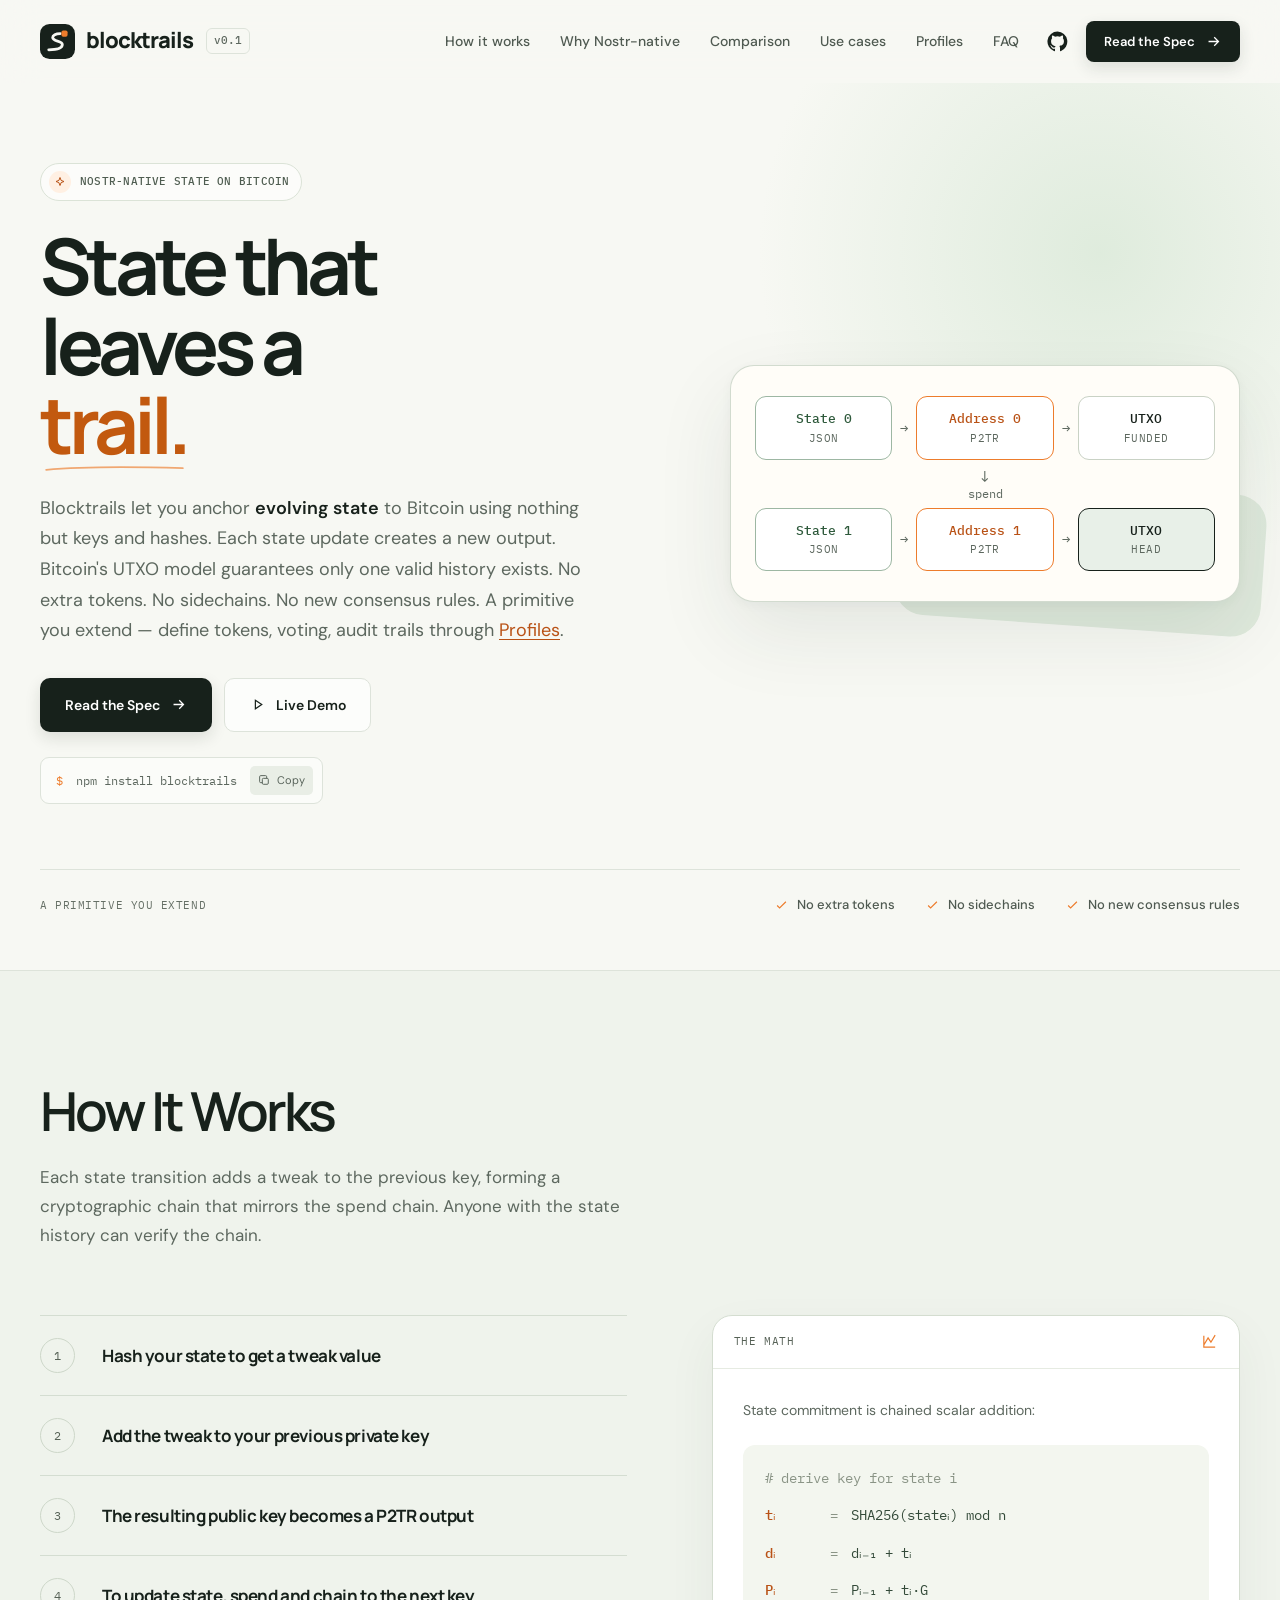
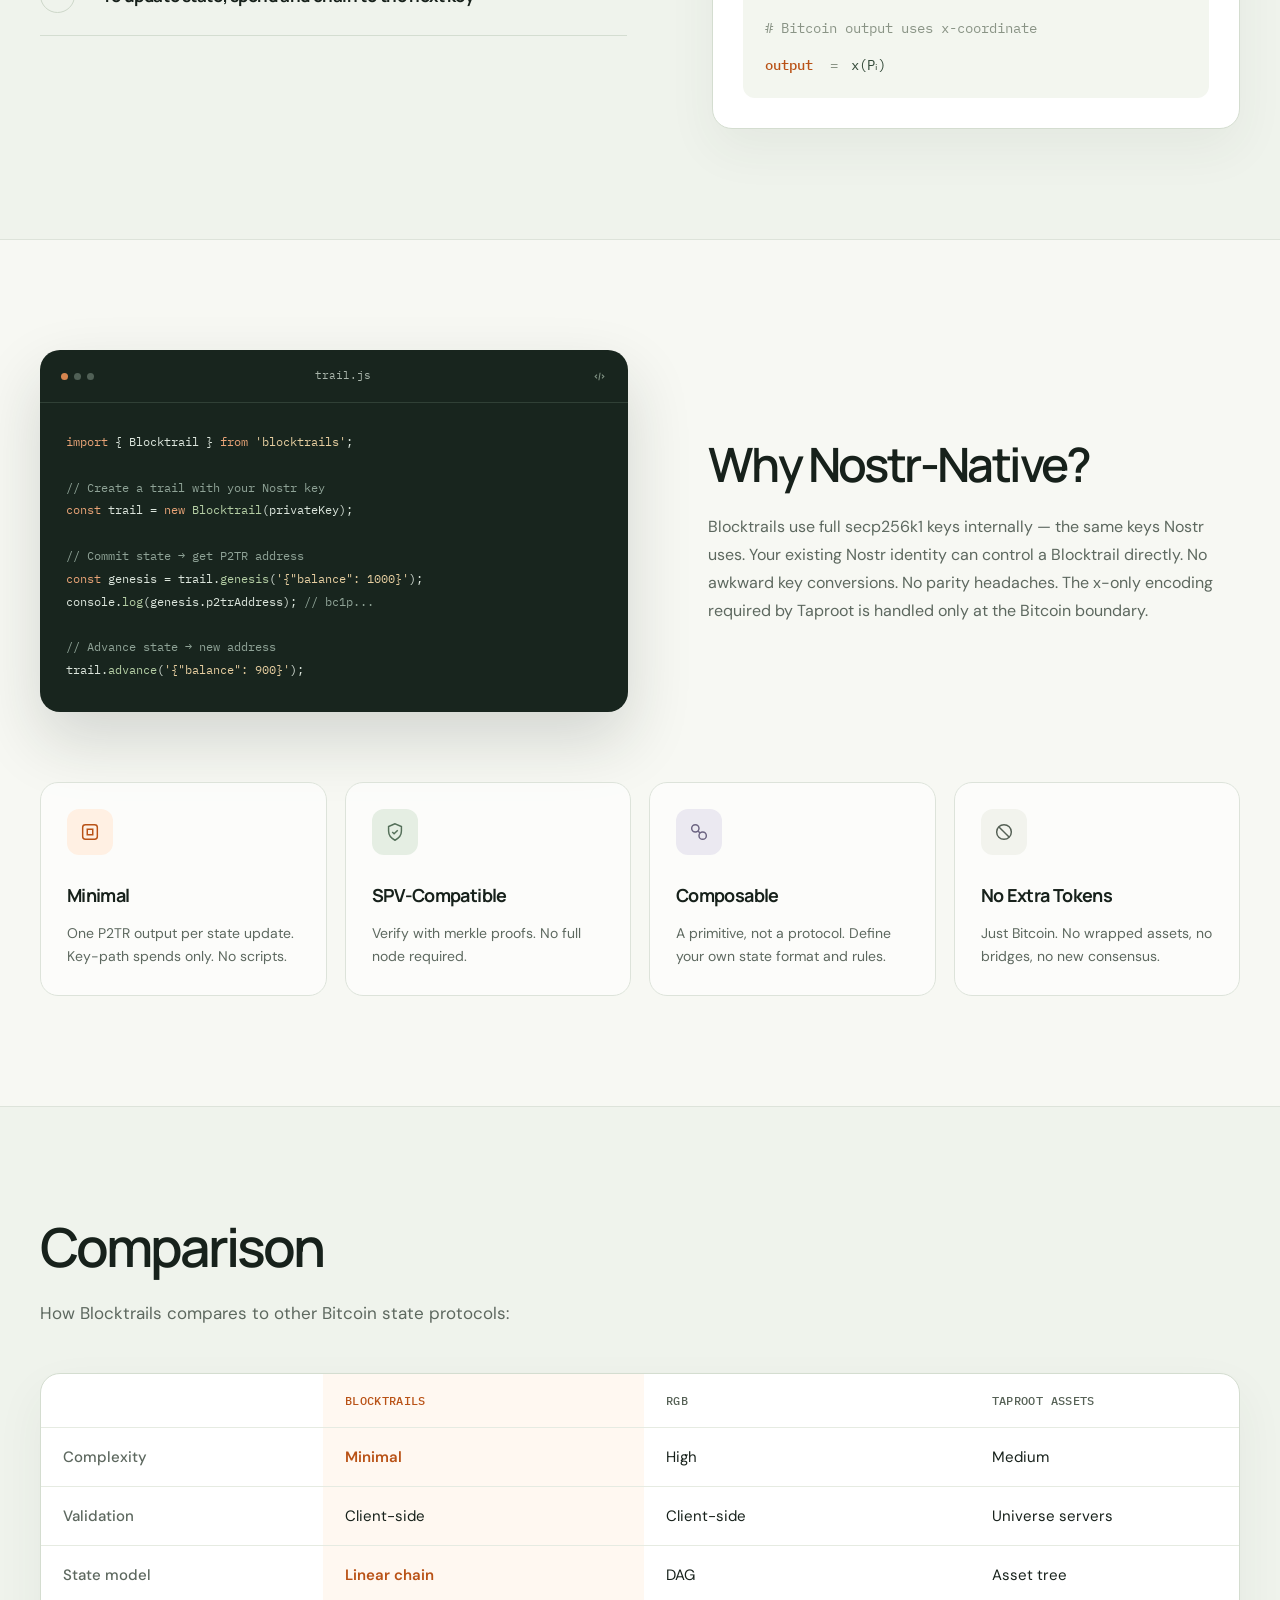
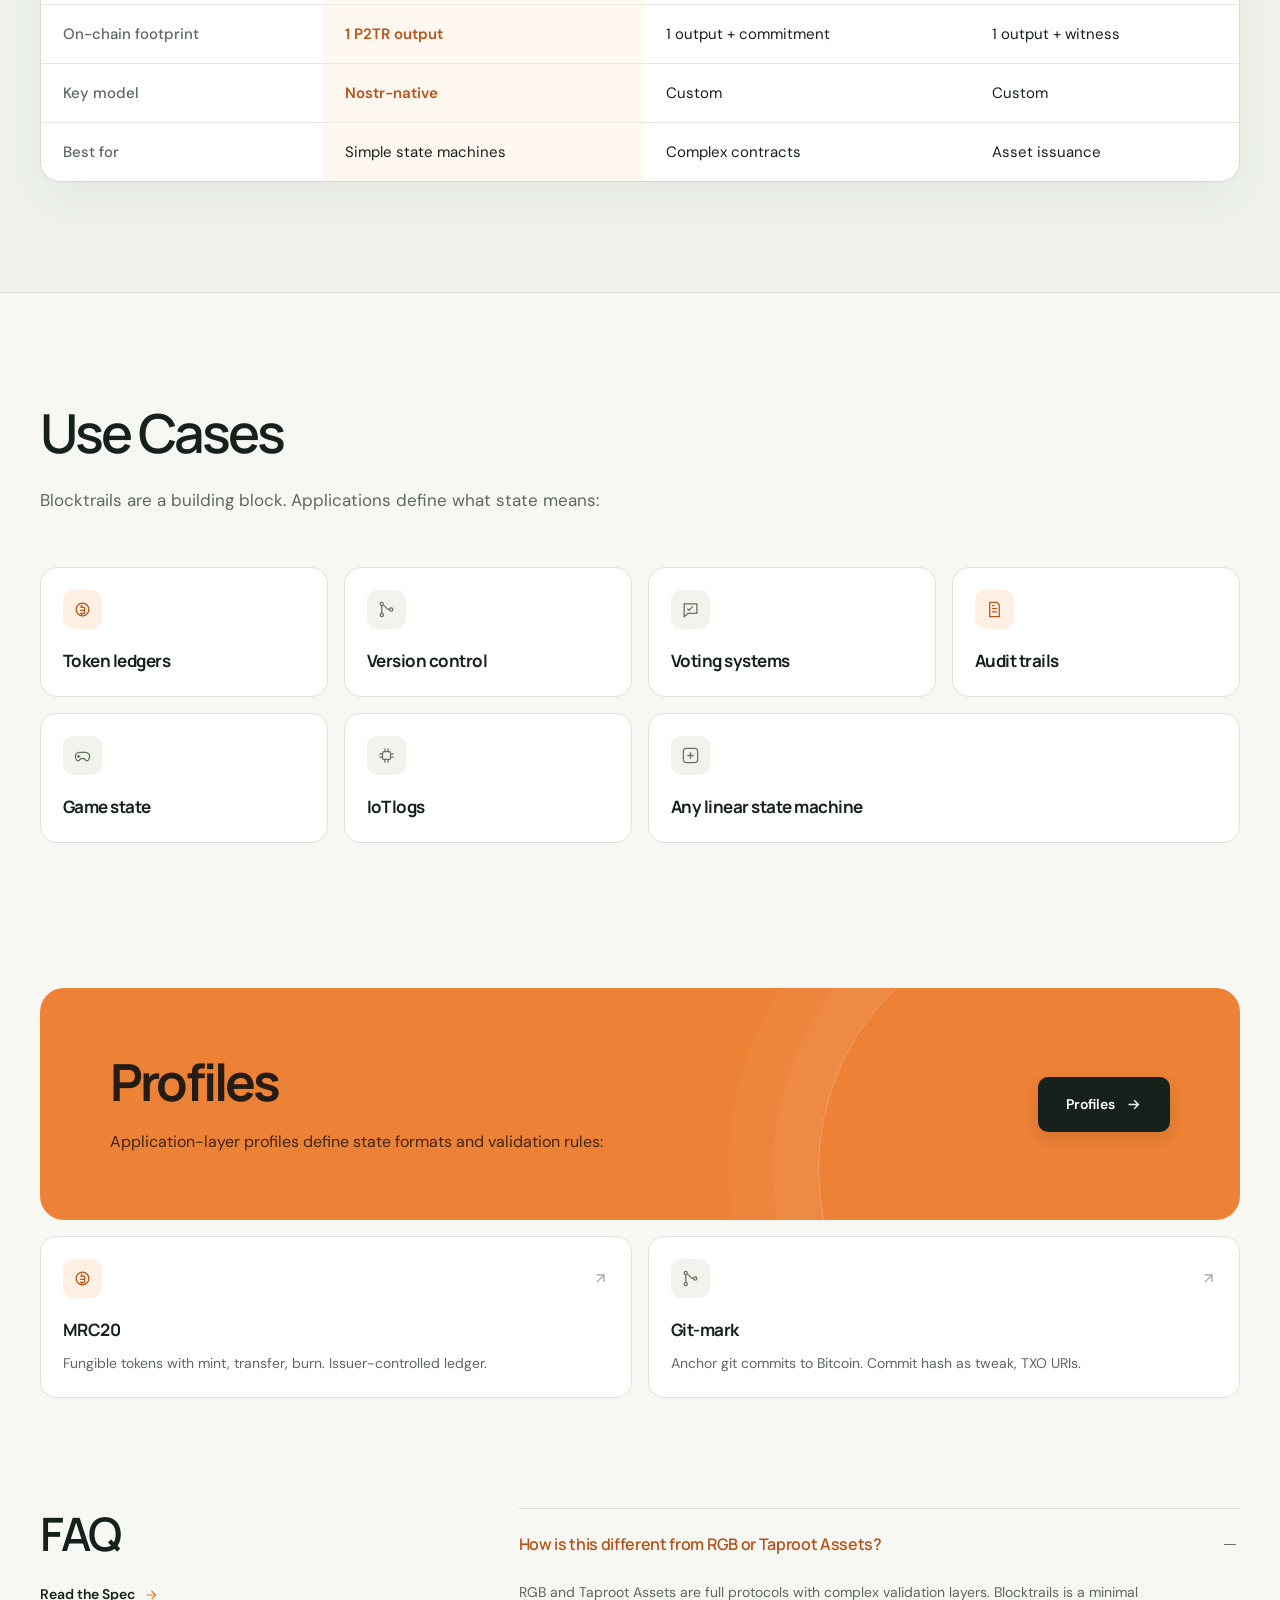
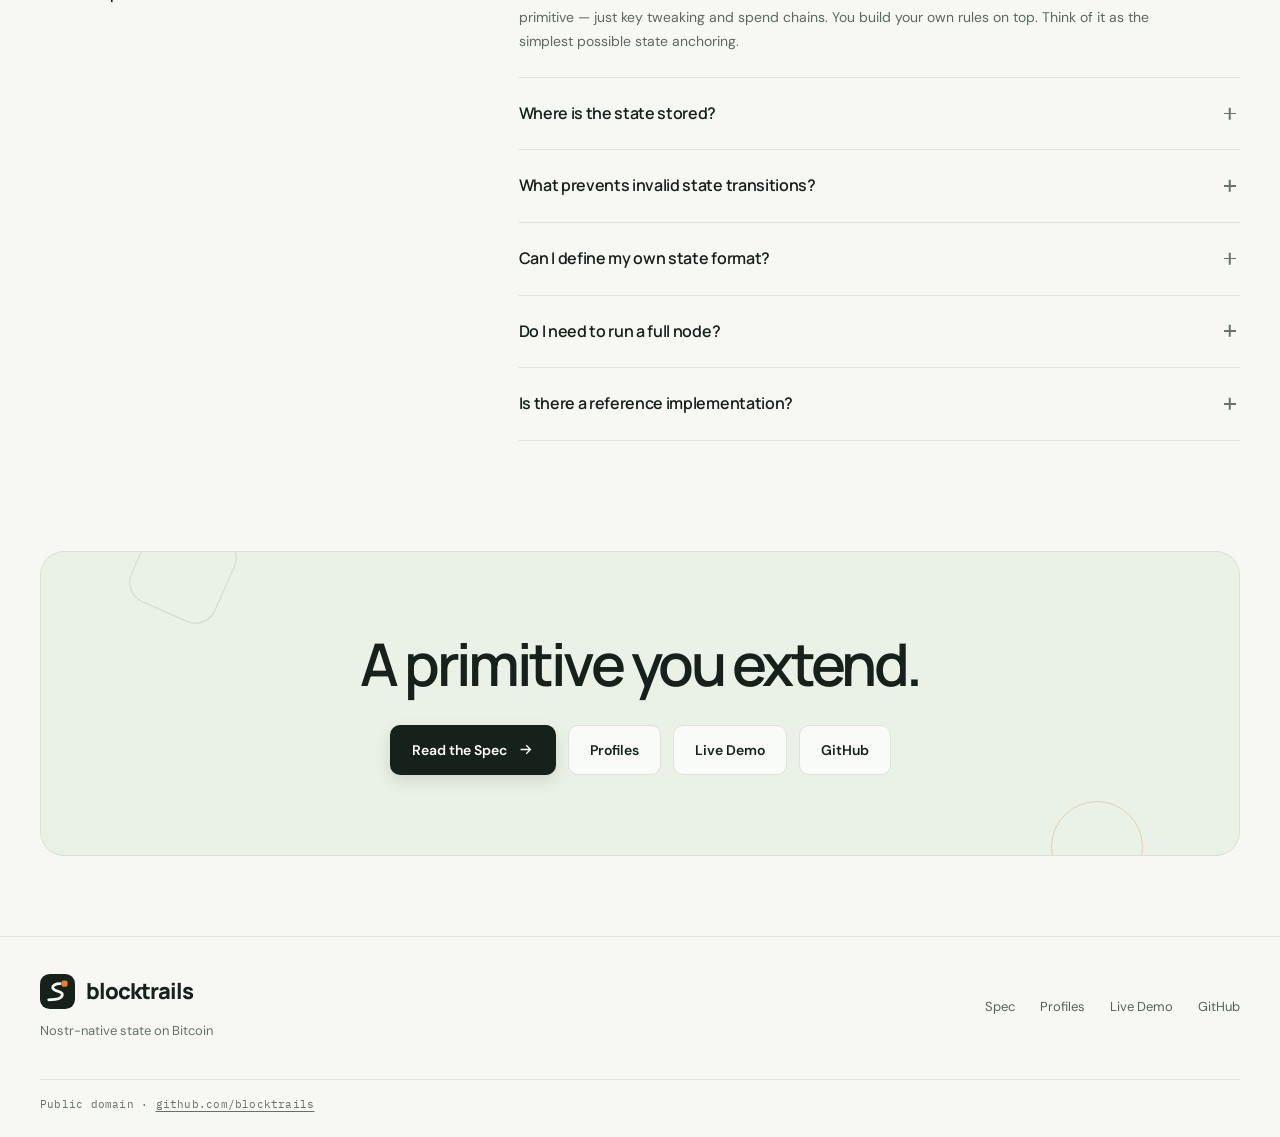
==== commit 7268e5cc: "Move shared colours, fonts and header into site.css Sub-pages load /site.css so the whole site share" ====
--- a/index.html
+++ b/index.html
@@ -31,27 +31,9 @@
   <link rel="preconnect" href="https://fonts.gstatic.com" crossorigin>
   <link href="https://fonts.googleapis.com/css2?family=DM+Sans:wght@400;500;600;700&family=IBM+Plex+Mono:wght@400;500;600&family=Manrope:wght@500;600;700;800&display=swap" rel="stylesheet">
 
+  <link rel="stylesheet" href="/site.css">
+
   <style>
-    :root {
-      --bg: #f7f8f3;
-      --surface: #ffffff;
-      --surface-warm: #fffdf8;
-      --ink: #17211b;
-      --muted: #687269;
-      --soft: #667066;
-      --accent: #ed7c2c;
-      --accent-dark: #b95216;
-      --accent-soft: #fff0e3;
-      --mint: #e8f0e8;
-      --mint-deep: #cfe0d2;
-      --line: #dde3da;
-      --dark: #18251e;
-      --display: 'Manrope', -apple-system, BlinkMacSystemFont, 'Segoe UI', sans-serif;
-      --body: 'DM Sans', -apple-system, BlinkMacSystemFont, 'Segoe UI', sans-serif;
-      --mono: 'IBM Plex Mono', 'SFMono-Regular', Consolas, monospace;
-      --shadow: 0 30px 80px rgba(36, 51, 40, 0.09), 0 3px 12px rgba(36, 51, 40, 0.04);
-    }
-
     * { box-sizing: border-box; margin: 0; padding: 0; }
     html { scroll-behavior: smooth; scroll-padding-top: 100px; }
     body {
@@ -68,8 +50,6 @@
     button, a { -webkit-tap-highlight-color: transparent; }
     button { color: inherit; }
     svg { display: block; }
-    ::selection { background: #fbd4b6; color: var(--ink); }
-    :focus-visible { outline: 3px solid rgba(237, 124, 44, 0.4); outline-offset: 4px; }
 
     .skip-link {
       position: fixed;
@@ -84,24 +64,9 @@
       transform: translateY(-150%);
     }
     .skip-link:focus { transform: translateY(0); }
-    .container { width: min(1200px, calc(100% - 48px)); margin-inline: auto; }
     .mono { font-family: var(--mono); }
     .accent { color: var(--accent); }
 
-    .site-header {
-      position: sticky;
-      top: 0;
-      z-index: 100;
-      border-bottom: 1px solid transparent;
-      background: rgba(247, 248, 243, 0.88);
-      backdrop-filter: blur(18px);
-      transition: border-color 180ms ease, box-shadow 180ms ease;
-    }
-    .site-header.scrolled { border-color: var(--line); box-shadow: 0 4px 20px rgba(23, 33, 27, 0.03); }
-    .navbar { height: 82px; display: flex; align-items: center; justify-content: space-between; gap: 28px; }
-    .brand { display: inline-flex; align-items: center; gap: 11px; text-decoration: none; flex-shrink: 0; }
-    .brand-mark { width: 35px; height: 35px; }
-    .brand-name { font-family: var(--display); font-size: 22px; font-weight: 800; letter-spacing: -0.045em; }
     .version {
       margin-left: 2px;
       padding: 3px 7px;
@@ -215,7 +180,6 @@
       color: var(--accent-dark);
     }
     .eyebrow-icon svg { width: 12px; height: 12px; }
-    h1, h2, h3 { font-family: var(--display); }
     h1 {
       max-width: 650px;
       font-size: clamp(58px, 6.1vw, 86px);
@@ -512,10 +476,6 @@
     }
 
     @media (max-width: 600px) {
-      .container { width: min(1200px, calc(100% - 36px)); }
-      .navbar { height: 72px; }
-      .brand-name { font-size: 20px; }
-      .brand-mark { width: 31px; height: 31px; }
       .version { display: none; }
       .mobile-menu { top: 71px; }
       .hero { padding: 45px 0 35px; }
--- a/site.css
+++ b/site.css
@@ -0,0 +1,81 @@
+/* Shared Blocktrails theme: colours, fonts and site header.
+   Loaded by the landing page and every sub-page at /site.css. */
+:root {
+  --bg: #f7f8f3;
+  --surface: #ffffff;
+  --surface-warm: #fffdf8;
+  --ink: #17211b;
+  --muted: #5d685f;
+  --soft: #667066;
+  --accent: #ed7c2c;
+  --accent-dark: #b95216;
+  --accent-soft: #fff0e3;
+  --mint: #e8f0e8;
+  --mint-deep: #cfe0d2;
+  --line: #dde3da;
+  --dark: #18251e;
+  --display: 'Manrope', -apple-system, BlinkMacSystemFont, 'Segoe UI', sans-serif;
+  --body: 'DM Sans', -apple-system, BlinkMacSystemFont, 'Segoe UI', sans-serif;
+  --mono: 'IBM Plex Mono', 'SFMono-Regular', Consolas, monospace;
+  --shadow: 0 30px 80px rgba(36, 51, 40, 0.09), 0 3px 12px rgba(36, 51, 40, 0.04);
+
+  /* Names used by the sub-pages */
+  --fg: var(--ink);
+  --border: var(--line);
+  --code-bg: #eef1ea;
+  --code-fg: #334a39;
+  --card-bg: var(--surface);
+  --on-accent: #ffffff;
+  --green: #2f7a45;
+  --red: #c0362c;
+  --purple: #6b4fa8;
+  --success: #2f7a45;
+  --warning: #96650a;
+}
+
+body {
+  background: var(--bg);
+  color: var(--ink);
+  font-family: var(--body);
+  -webkit-font-smoothing: antialiased;
+}
+h1, h2, h3 { font-family: var(--display); }
+::selection { background: #fbd4b6; color: var(--ink); }
+:focus-visible { outline: 3px solid rgba(237, 124, 44, 0.4); outline-offset: 4px; }
+
+.container { width: min(1200px, calc(100% - 48px)); margin-inline: auto; }
+
+.site-header {
+  position: sticky;
+  top: 0;
+  z-index: 100;
+  border-bottom: 1px solid transparent;
+  background: rgba(247, 248, 243, 0.88);
+  backdrop-filter: blur(18px);
+  transition: border-color 180ms ease, box-shadow 180ms ease;
+}
+.site-header.scrolled, .site-header.static { border-color: var(--line); }
+.site-header.scrolled { box-shadow: 0 4px 20px rgba(23, 33, 27, 0.03); }
+.navbar { height: 82px; display: flex; align-items: center; justify-content: space-between; gap: 28px; }
+.brand { display: inline-flex; align-items: center; gap: 11px; color: var(--ink); text-decoration: none; flex-shrink: 0; }
+.brand:hover { text-decoration: none; }
+.brand-mark { display: block; width: 35px; height: 35px; }
+.brand-name { font-family: var(--display); font-size: 22px; font-weight: 800; letter-spacing: -0.045em; }
+
+/* Sub-page navigation (the landing page has its own menu) */
+.site-nav { display: flex; align-items: center; gap: 26px; }
+.site-nav a { color: #4f5a51; font-family: var(--body); font-size: 14px; font-weight: 500; text-decoration: none; white-space: nowrap; }
+.site-nav a:hover { color: var(--accent-dark); text-decoration: none; }
+.site-nav a[aria-current="page"] { color: var(--accent-dark); font-weight: 600; }
+
+@media (max-width: 600px) {
+  .container { width: min(1200px, calc(100% - 36px)); }
+  .navbar { height: 72px; }
+  .brand-name { font-size: 20px; }
+  .brand-mark { width: 31px; height: 31px; }
+  .site-nav { gap: 15px; }
+  .site-nav a { font-size: 13px; }
+}
+@media (max-width: 460px) {
+  .site-nav-page .brand-name { display: none; }
+}
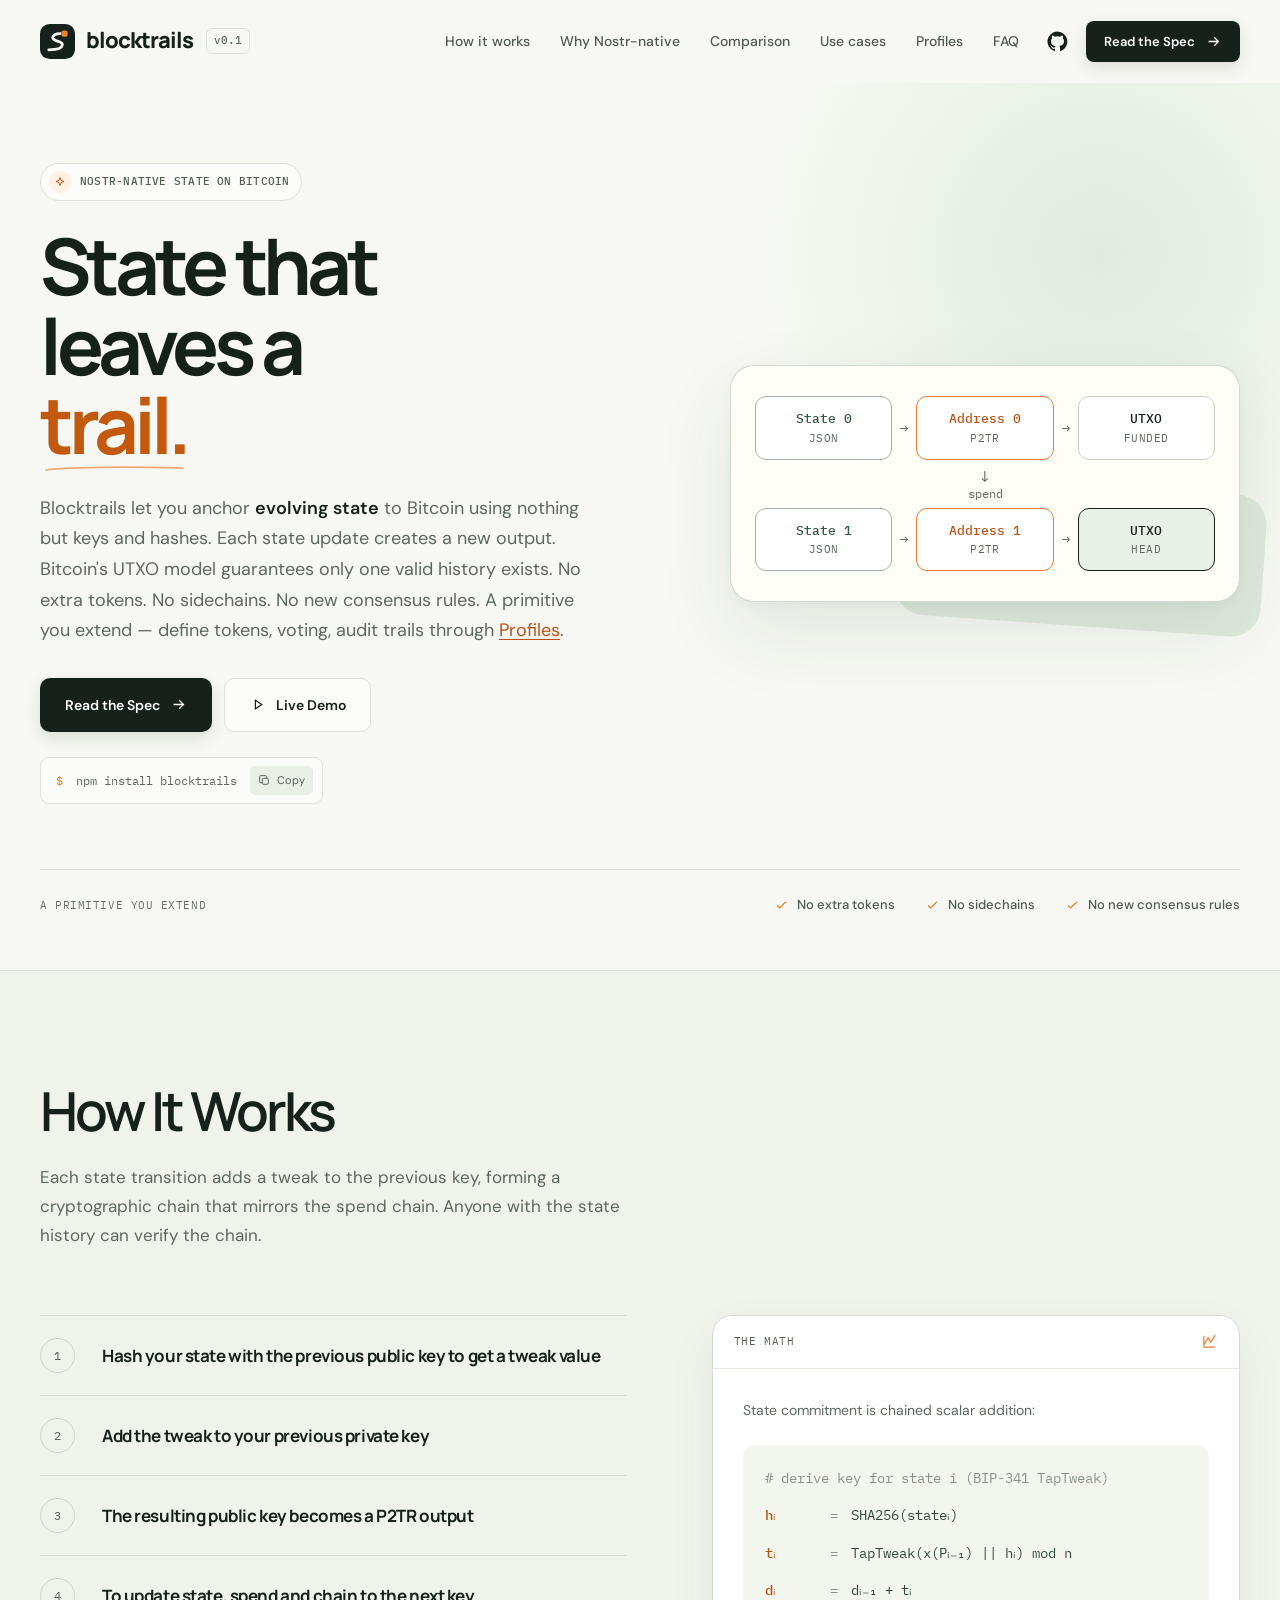
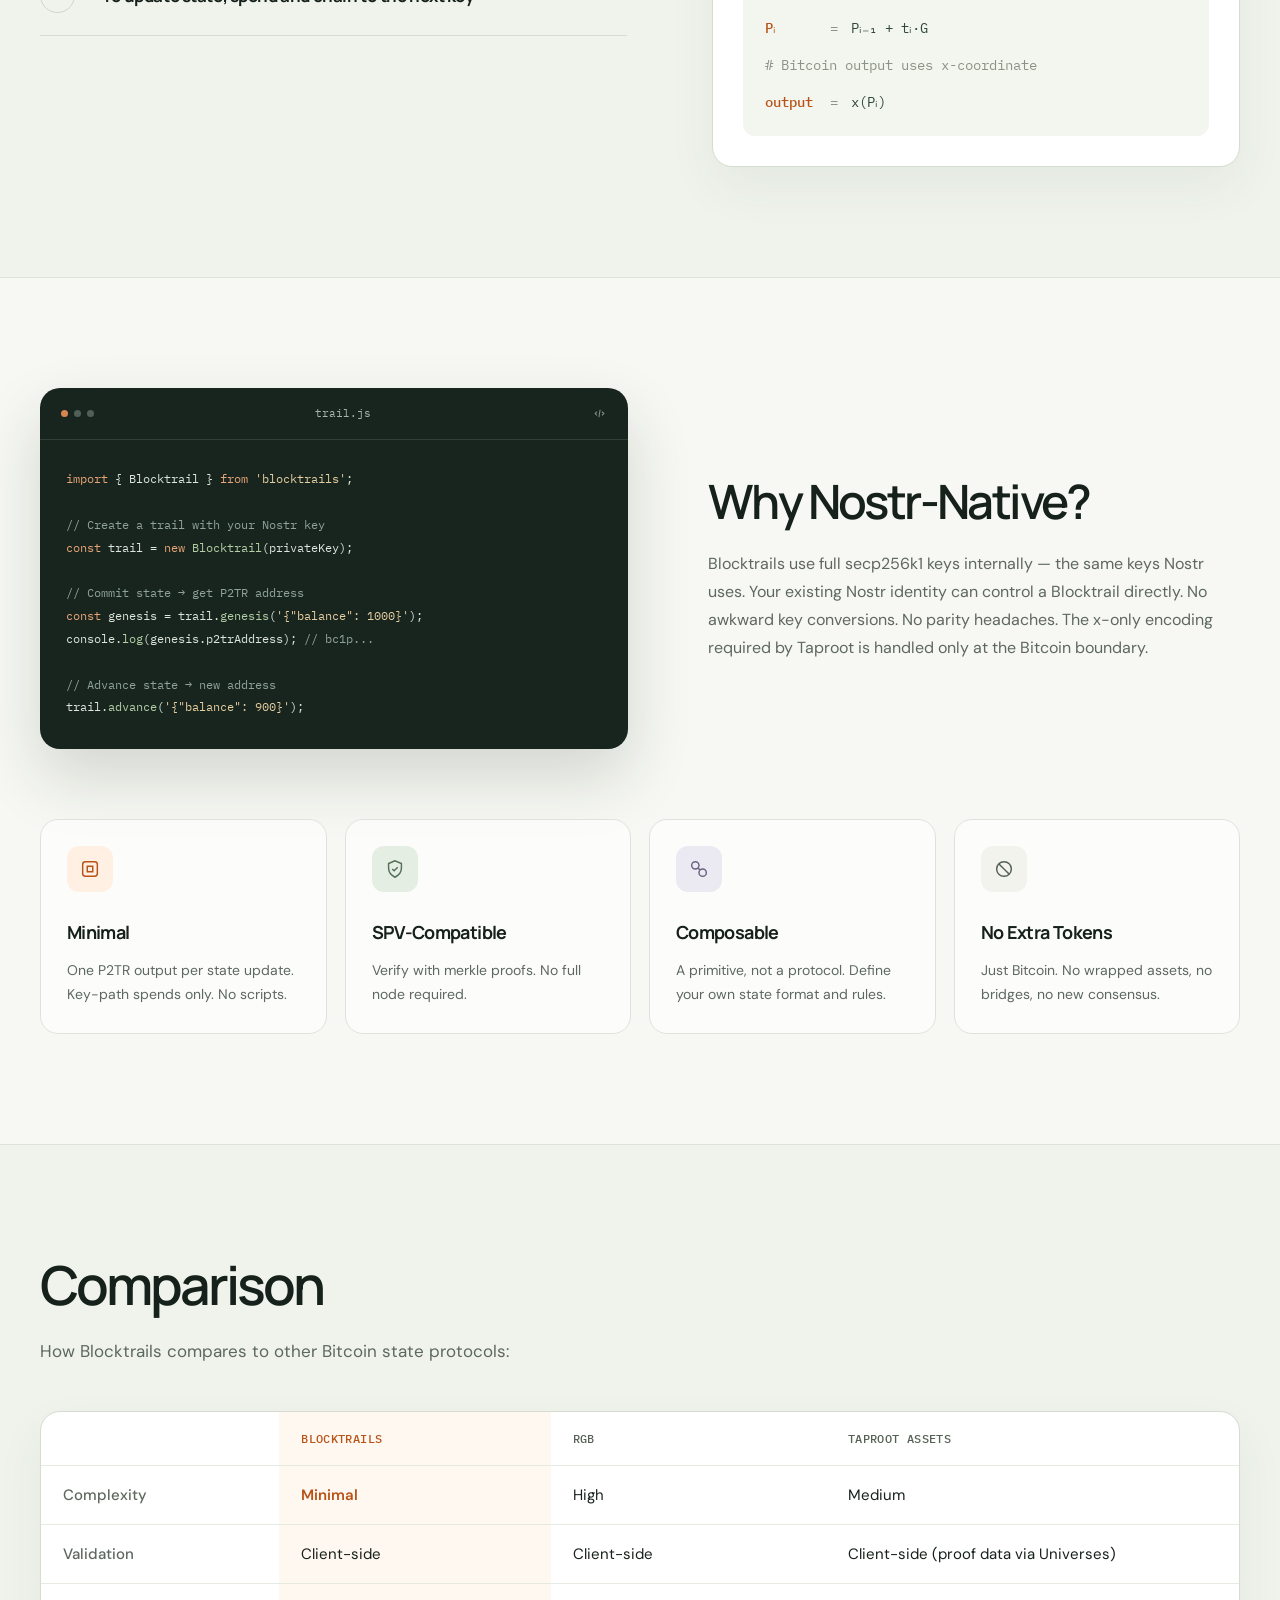
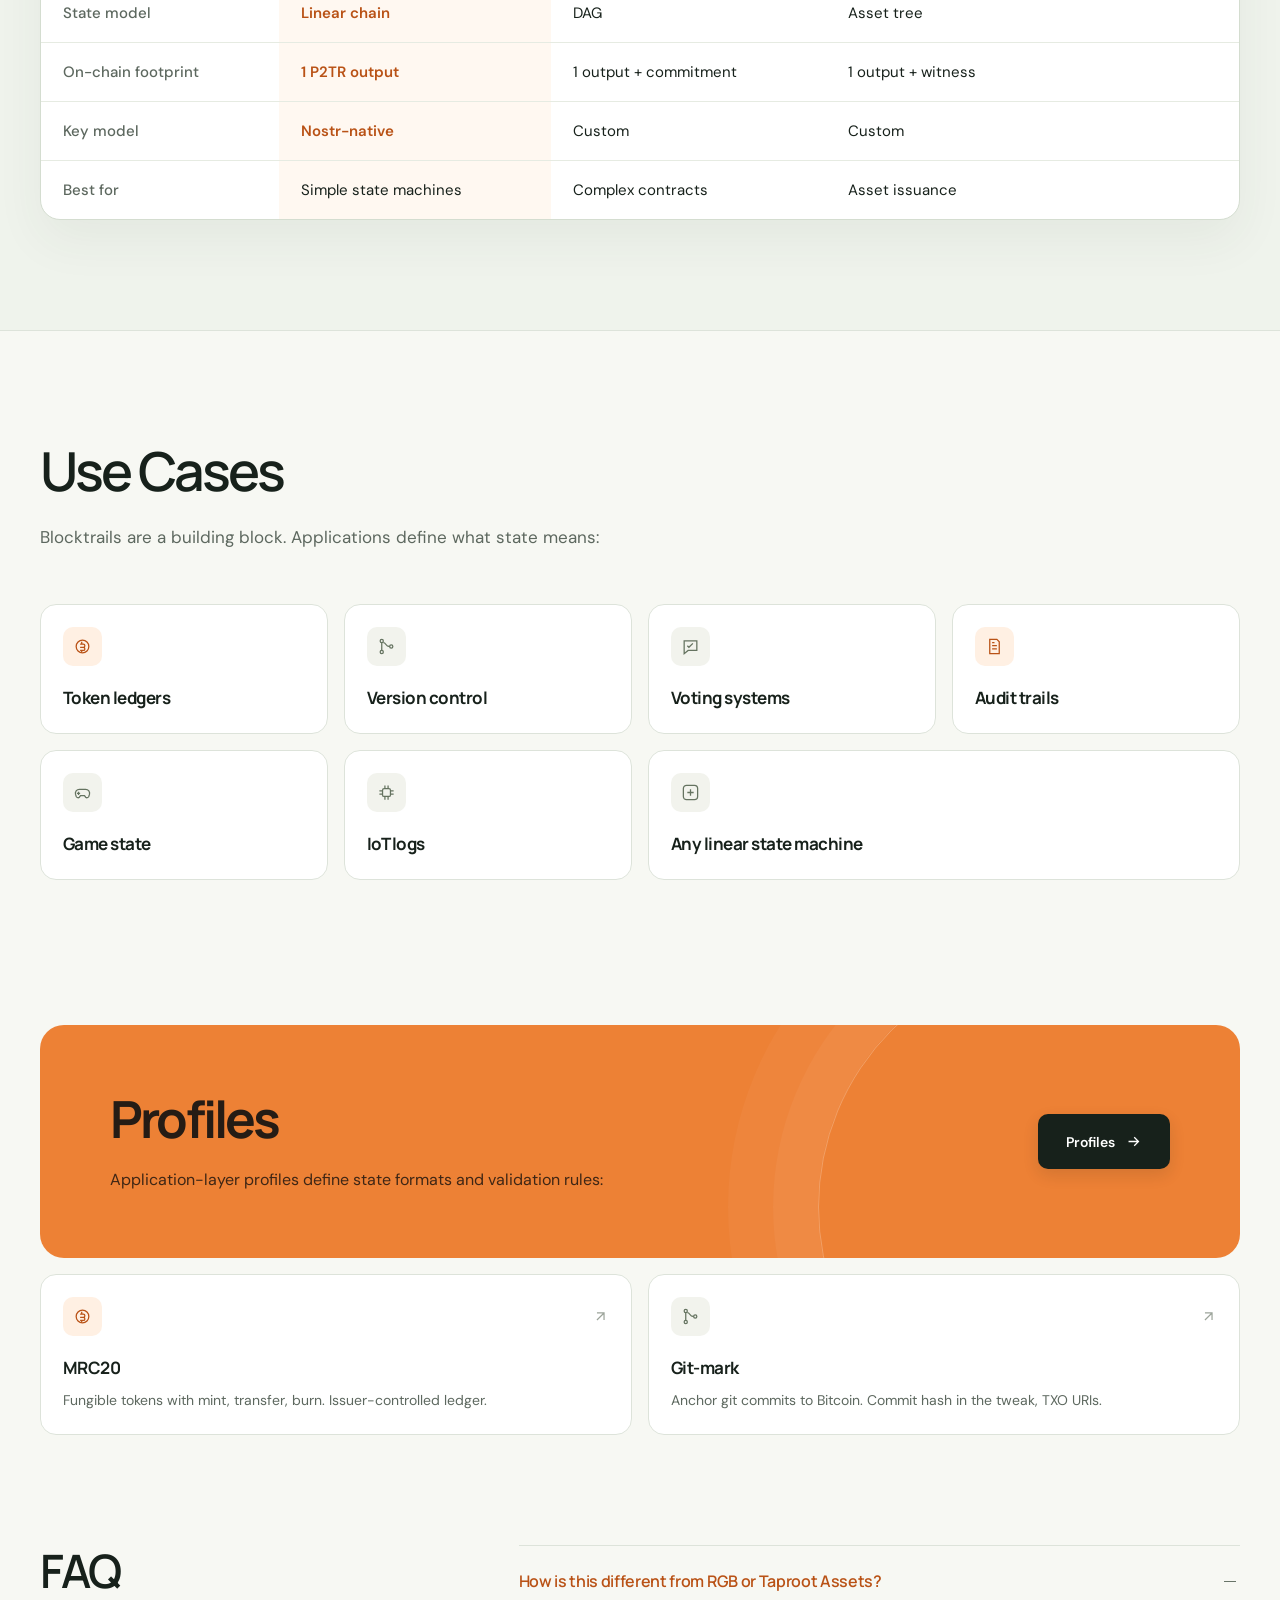
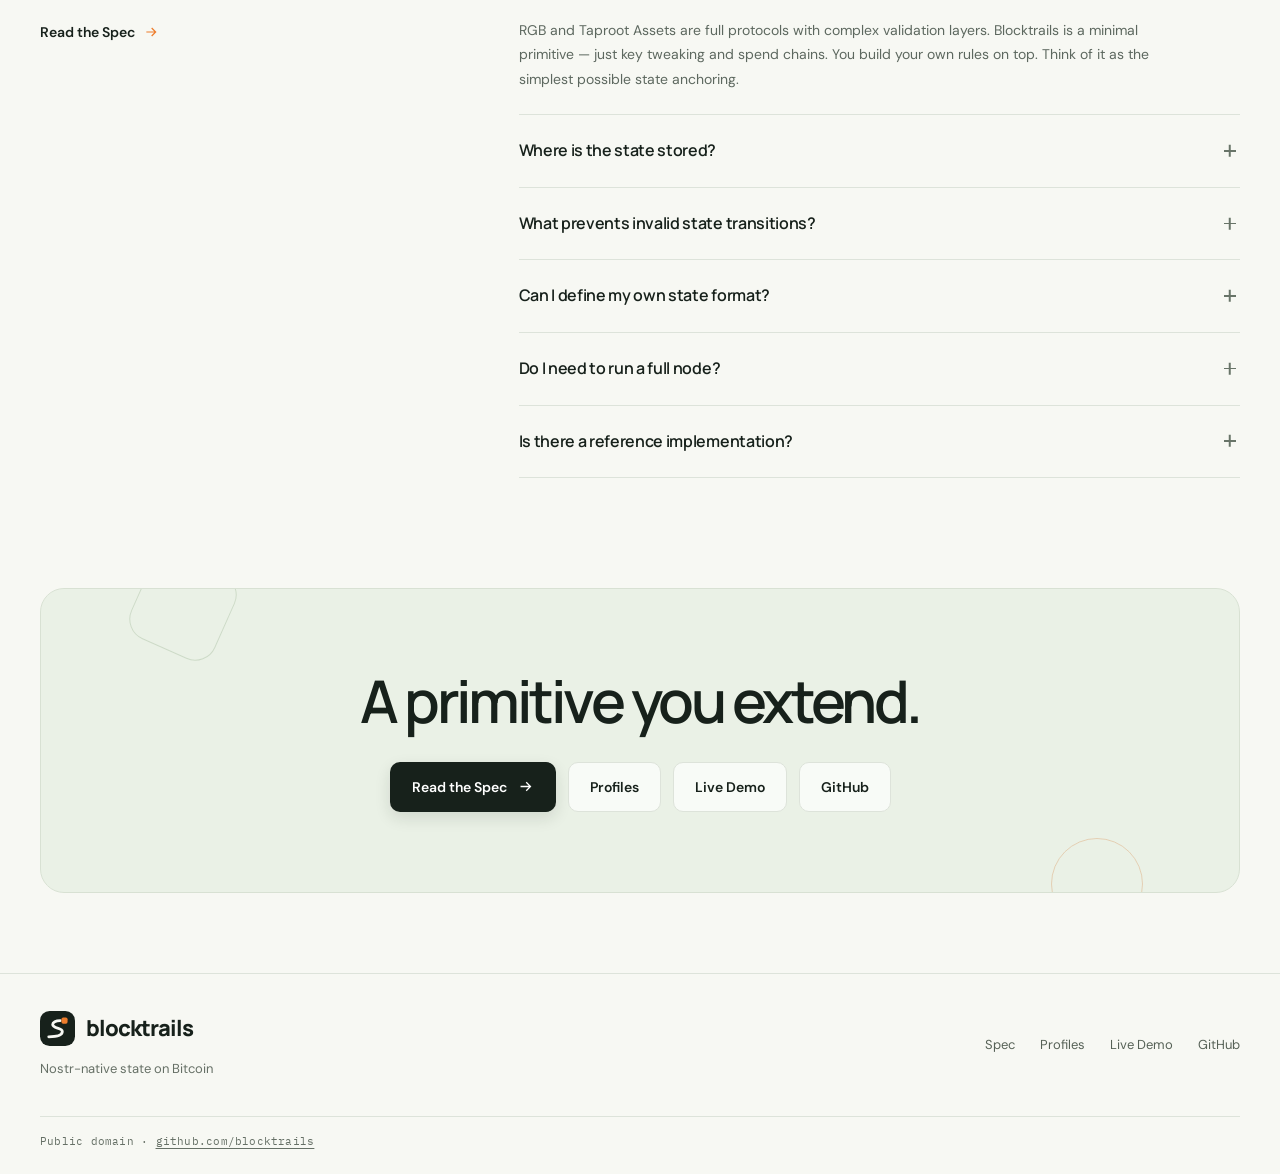
==== commit 55e28643: "Match the spec's BIP-341 tweak; correct Taproot Assets validation The tweak is TapTweak(x(P_prev) ||" ====
--- a/index.html
+++ b/index.html
@@ -664,7 +664,7 @@
 
         <div class="how-grid">
           <ol class="steps">
-            <li class="step"><span class="step-number">1</span><h3>Hash your state to get a tweak value</h3></li>
+            <li class="step"><span class="step-number">1</span><h3>Hash your state with the previous public key to get a tweak value</h3></li>
             <li class="step"><span class="step-number">2</span><h3>Add the tweak to your previous private key</h3></li>
             <li class="step"><span class="step-number">3</span><h3>The resulting public key becomes a P2TR output</h3></li>
             <li class="step"><span class="step-number">4</span><h3>To update state, spend and chain to the next key</h3></li>
@@ -678,8 +678,9 @@
             <div class="math-body">
               <p class="math-caption">State commitment is chained scalar addition:</p>
               <div class="formula">
-                <div class="formula-row formula-op"># derive key for state i</div>
-                <div class="formula-row"><span class="formula-var">tᵢ</span><span class="formula-op">=</span><span class="formula-value">SHA256(stateᵢ) mod n</span></div>
+                <div class="formula-row formula-op"># derive key for state i (BIP-341 TapTweak)</div>
+                <div class="formula-row"><span class="formula-var">hᵢ</span><span class="formula-op">=</span><span class="formula-value">SHA256(stateᵢ)</span></div>
+                <div class="formula-row"><span class="formula-var">tᵢ</span><span class="formula-op">=</span><span class="formula-value">TapTweak(x(Pᵢ₋₁) || hᵢ) mod n</span></div>
                 <div class="formula-row"><span class="formula-var">dᵢ</span><span class="formula-op">=</span><span class="formula-value">dᵢ₋₁ + tᵢ</span></div>
                 <div class="formula-row"><span class="formula-var">Pᵢ</span><span class="formula-op">=</span><span class="formula-value">Pᵢ₋₁ + tᵢ·G</span></div>
                 <div class="formula-row formula-op"># Bitcoin output uses x-coordinate</div>
@@ -752,7 +753,7 @@
             <thead><tr><th scope="col"></th><th scope="col" class="ours">Blocktrails</th><th scope="col">RGB</th><th scope="col">Taproot Assets</th></tr></thead>
             <tbody>
               <tr><th scope="row">Complexity</th><td class="ours highlight">Minimal</td><td>High</td><td>Medium</td></tr>
-              <tr><th scope="row">Validation</th><td class="ours">Client-side</td><td>Client-side</td><td>Universe servers</td></tr>
+              <tr><th scope="row">Validation</th><td class="ours">Client-side</td><td>Client-side</td><td>Client-side (proof data via Universes)</td></tr>
               <tr><th scope="row">State model</th><td class="ours highlight">Linear chain</td><td>DAG</td><td>Asset tree</td></tr>
               <tr><th scope="row">On-chain footprint</th><td class="ours highlight">1 P2TR output</td><td>1 output + commitment</td><td>1 output + witness</td></tr>
               <tr><th scope="row">Key model</th><td class="ours highlight">Nostr-native</td><td>Custom</td><td>Custom</td></tr>
@@ -823,7 +824,7 @@
           <a class="usecase-card" href="https://blocktrails.github.io/git-mark/">
             <div class="usecase-top"><span class="usecase-icon"><svg viewBox="0 0 24 24" fill="none" stroke="currentColor" stroke-width="1.6" aria-hidden="true"><circle cx="6" cy="5" r="2"/><circle cx="6" cy="19" r="2"/><circle cx="18" cy="12" r="2"/><path d="M6 7v10M8 7c4 0 2 5 8 5"/></svg></span><span class="usecase-arrow"><svg viewBox="0 0 24 24" fill="none" stroke="currentColor" stroke-width="1.7" aria-hidden="true"><path d="M7 17 17 7M7 7h10v10"/></svg></span></div>
             <h3>Git-mark</h3>
-            <p>Anchor git commits to Bitcoin. Commit hash as tweak, TXO URIs.</p>
+            <p>Anchor git commits to Bitcoin. Commit hash in the tweak, TXO URIs.</p>
           </a>
         </div>
       </div>
